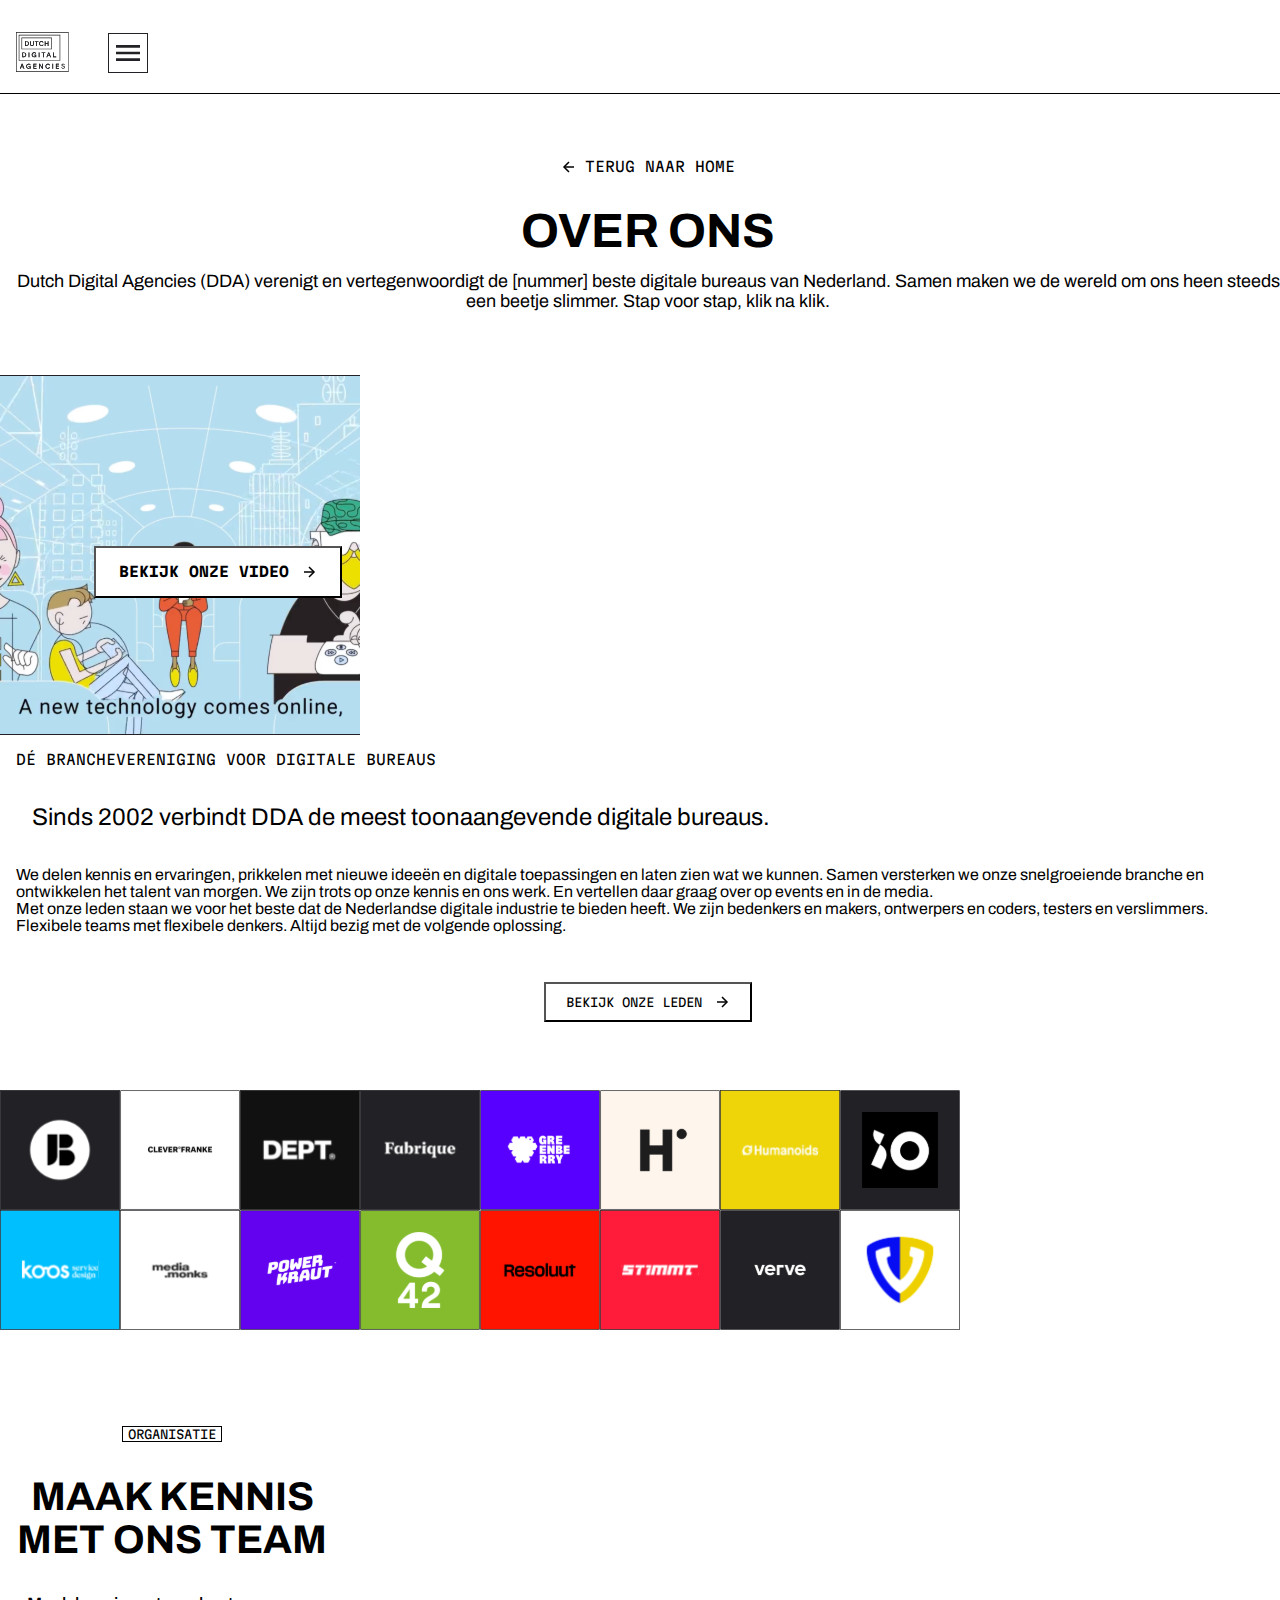
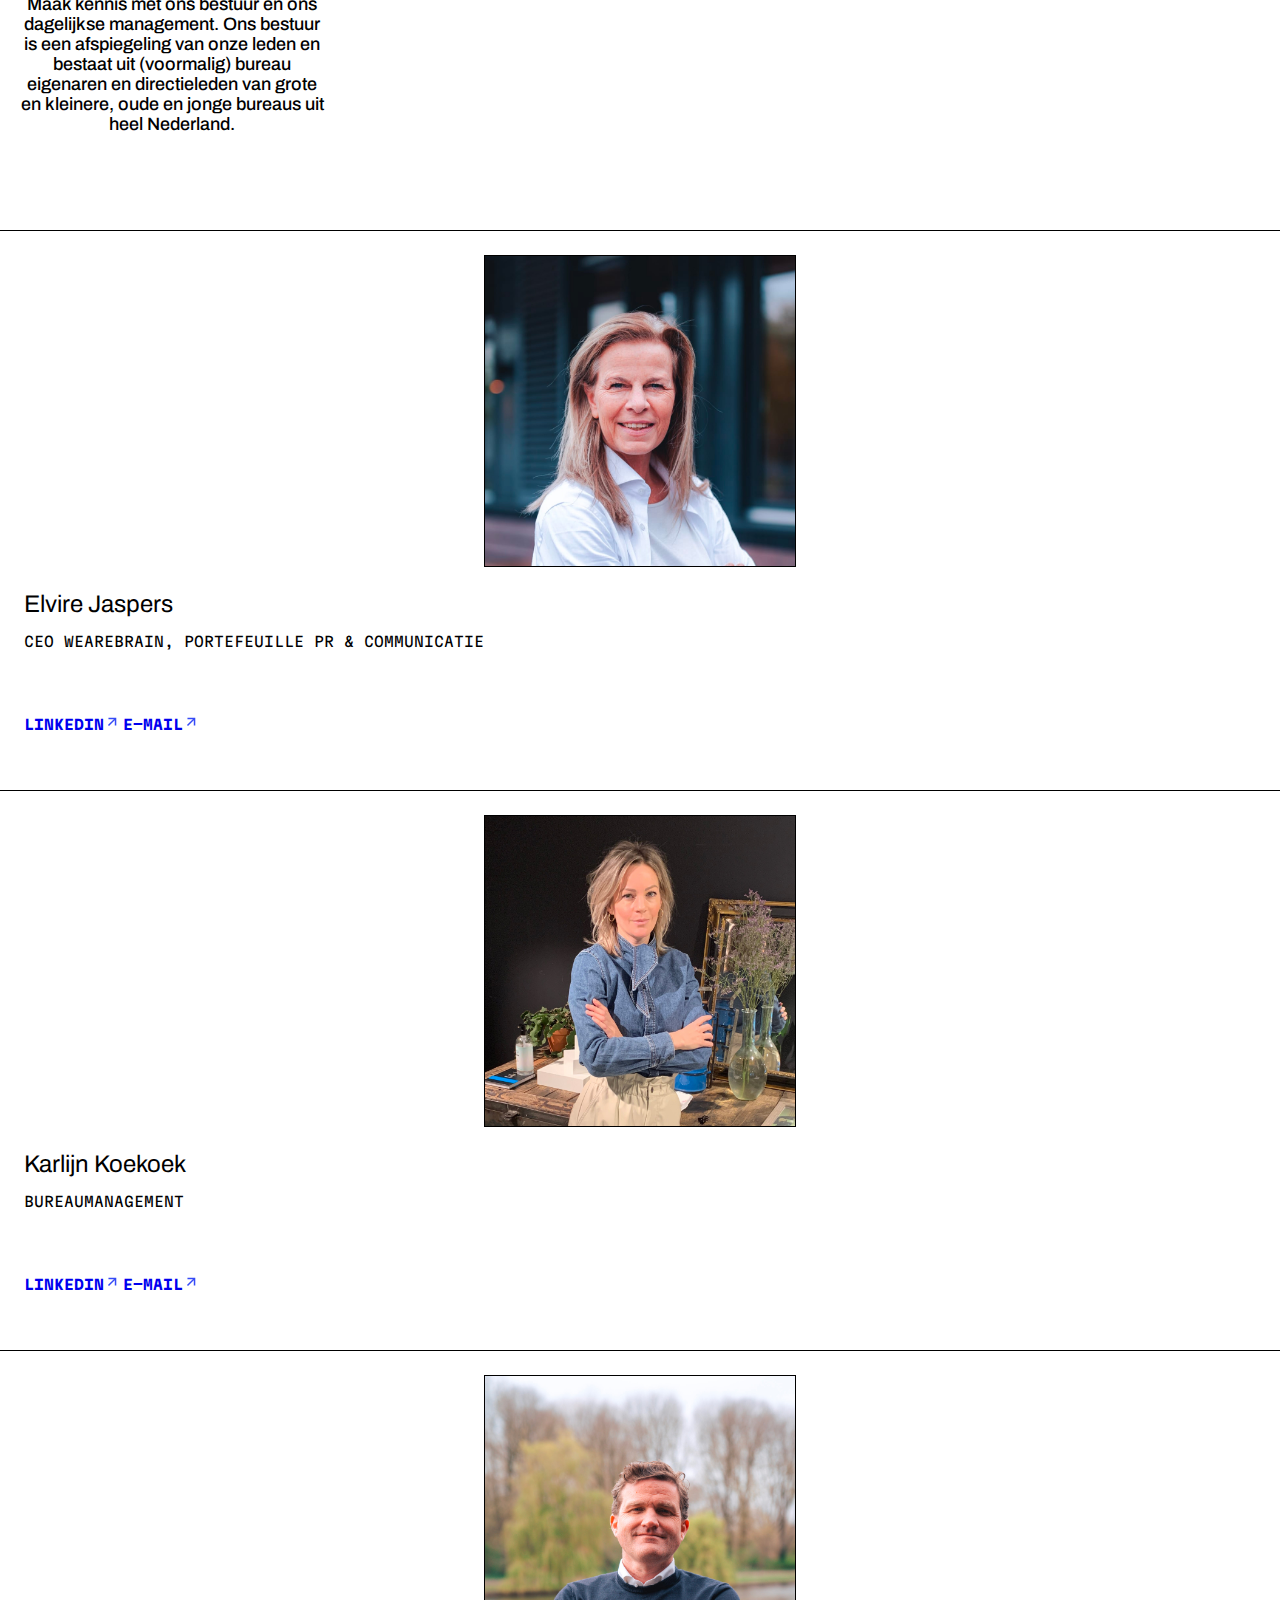
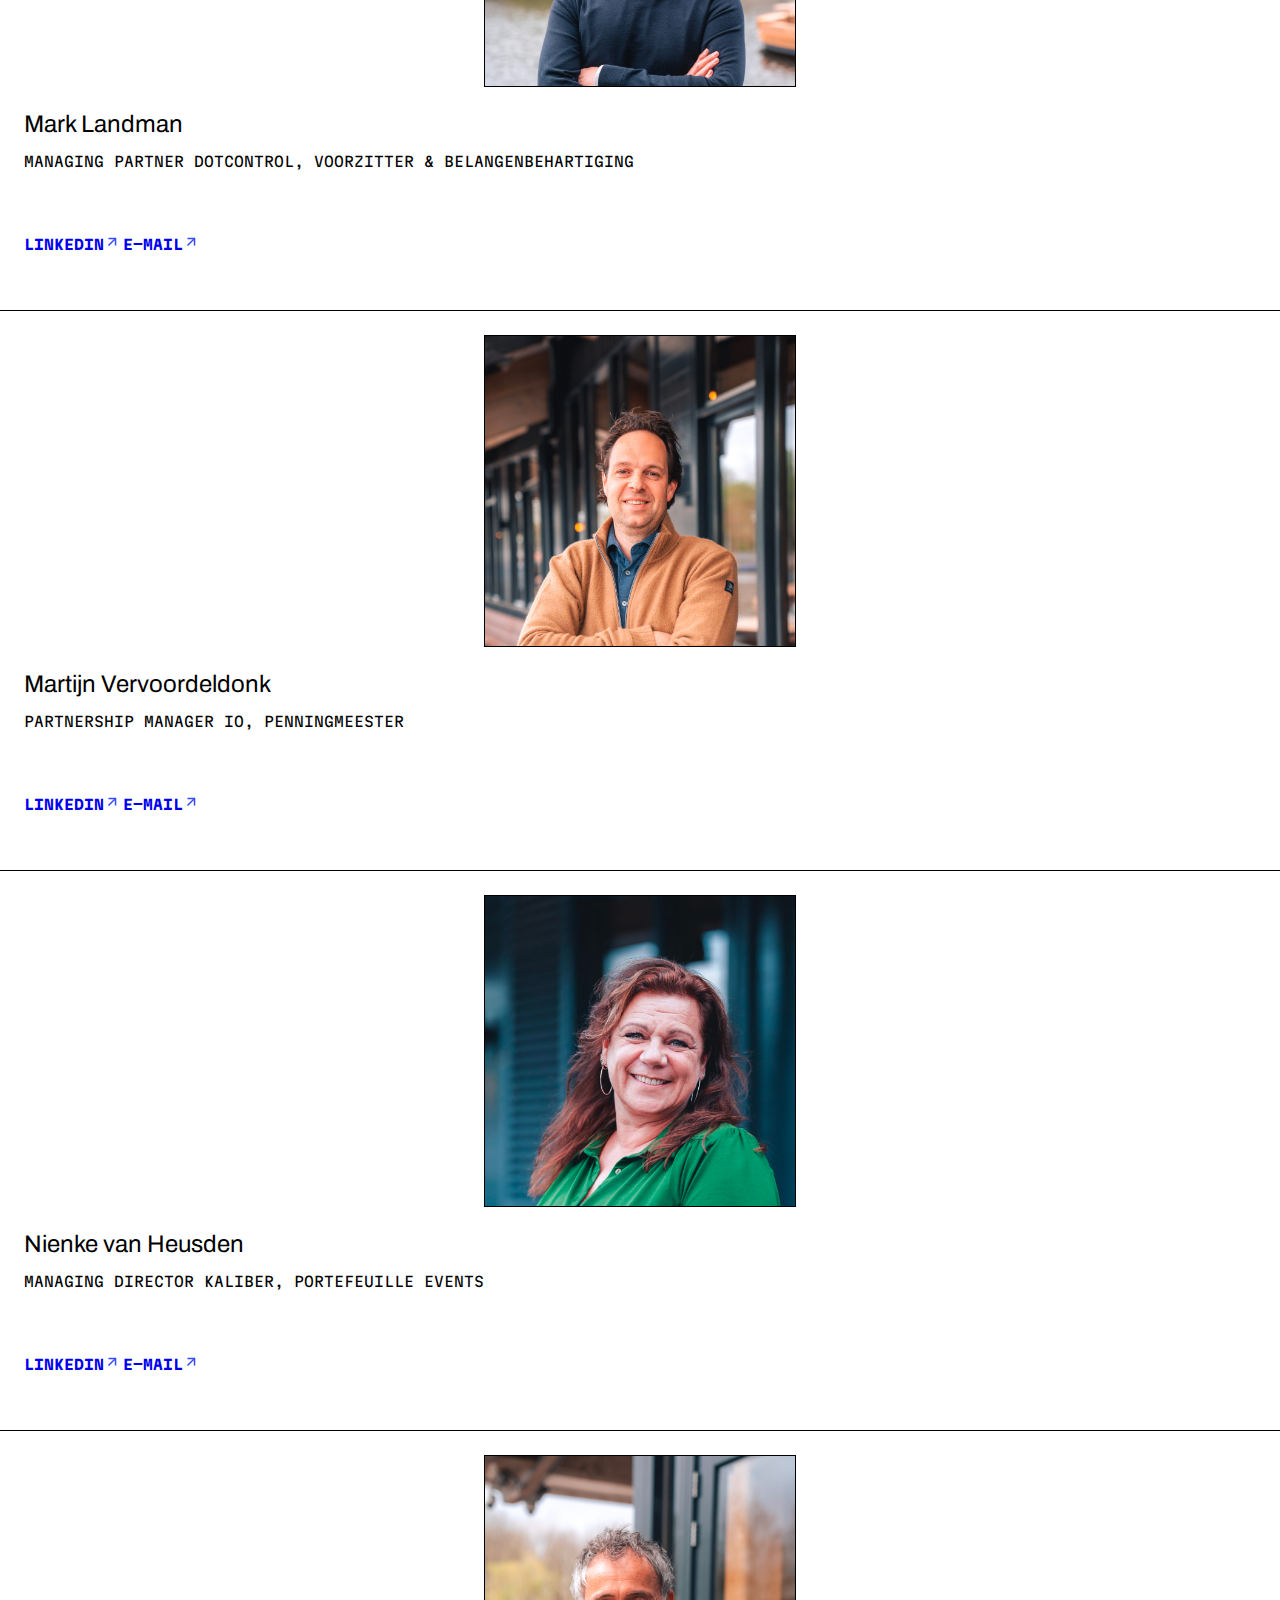
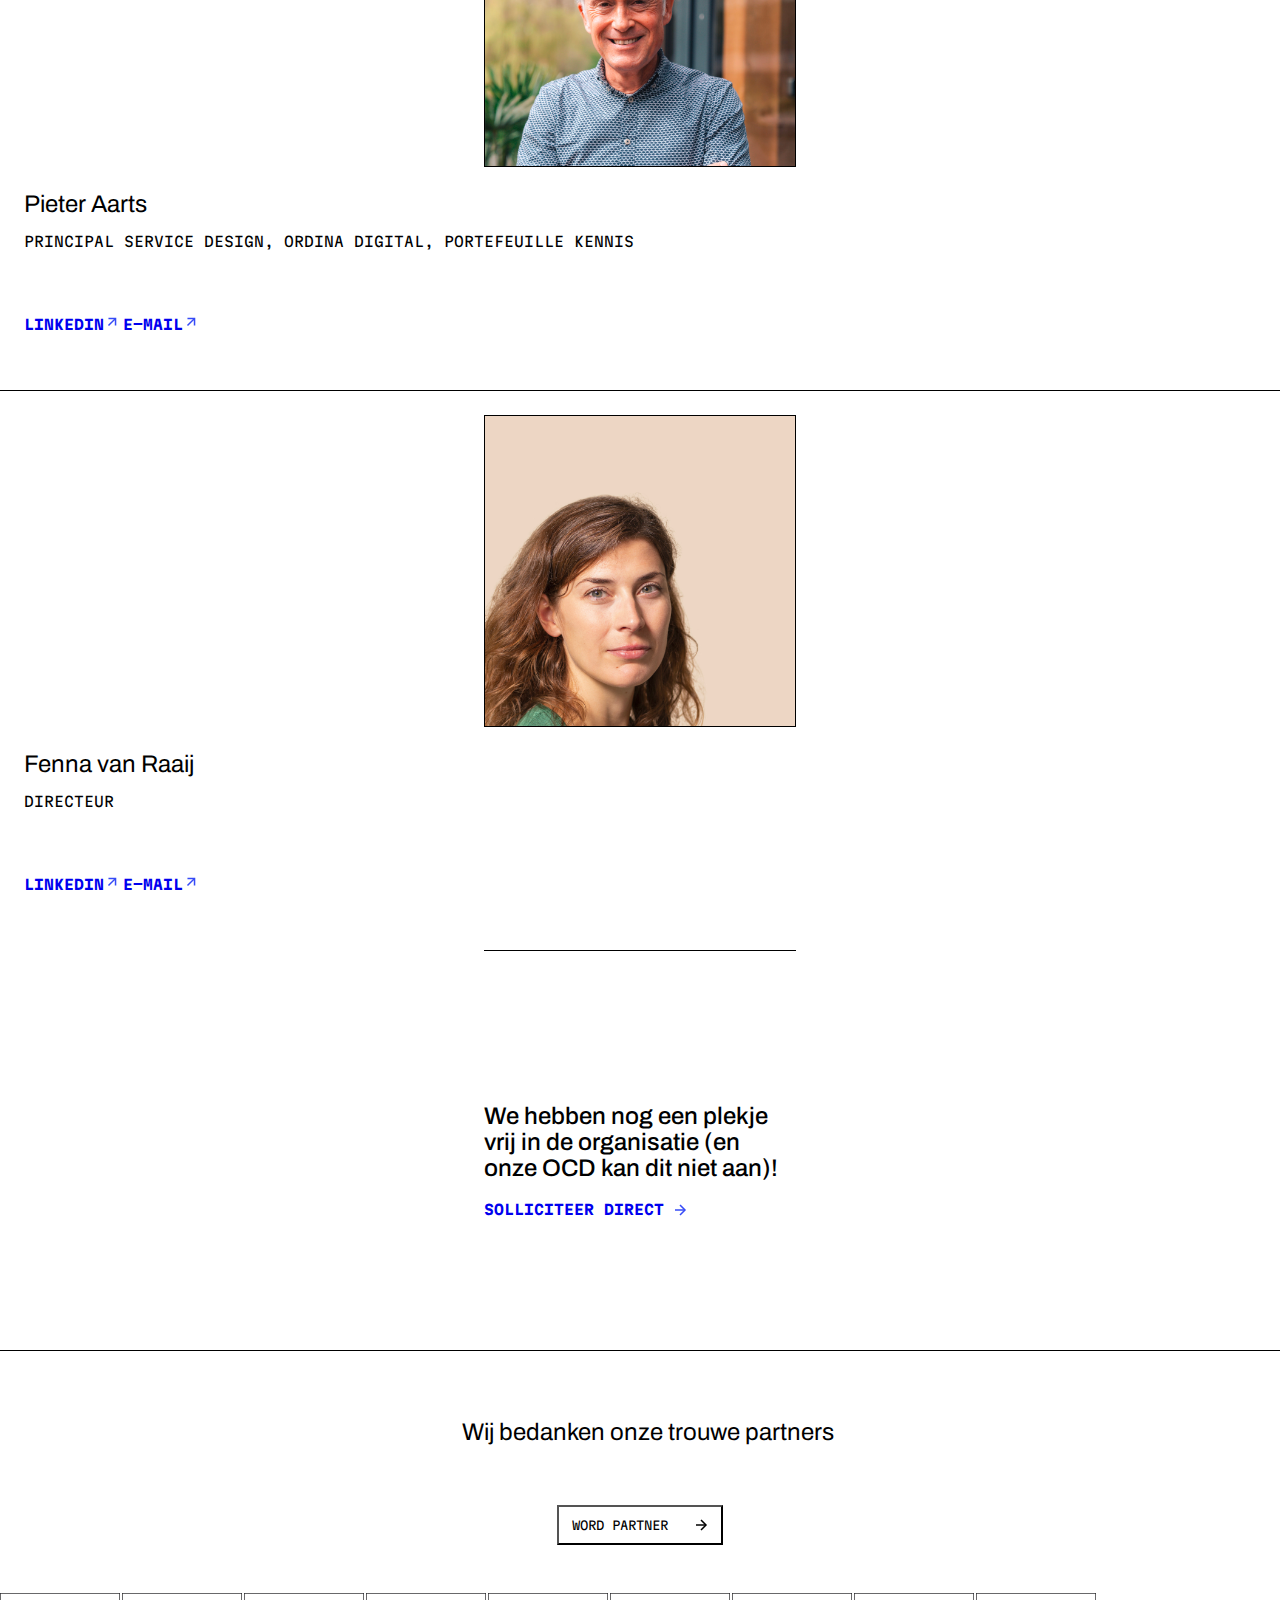
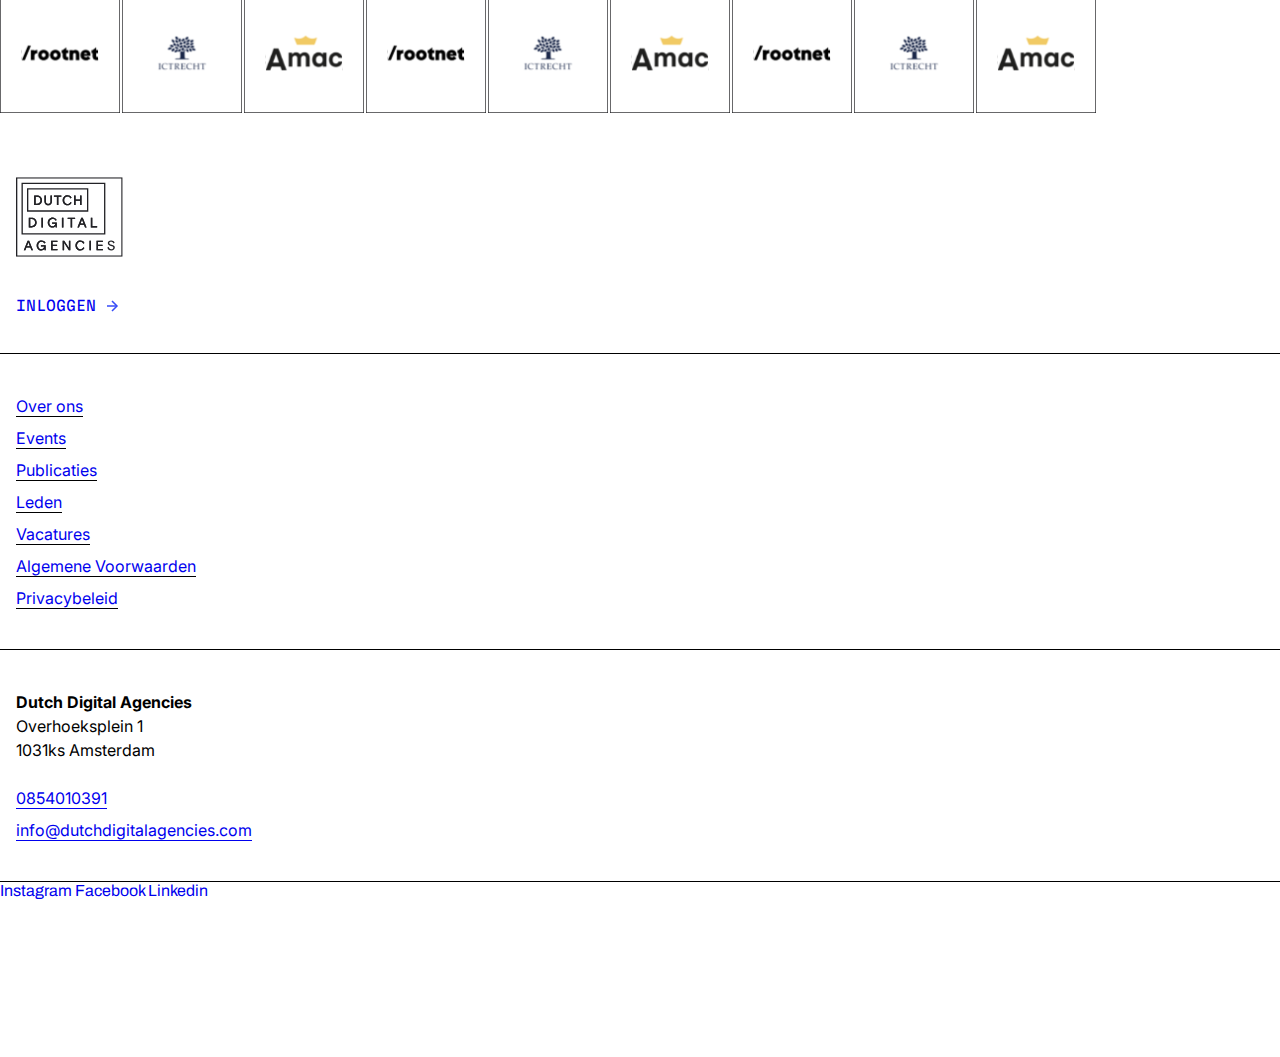
==== dda.html @ 10913c3f "css" ====
<!DOCTYPE html>
<html lang="nl">

 <head>
    <meta charset="UTF-8">
    <meta name="viewport" content="width=device-width, initial-scale=1.0">
    <link rel="stylesheet" href="styles/dda.css">

    <link rel="preconnect" href="https://fonts.googleapis.com">
    <link rel="preconnect" href="https://fonts.gstatic.com" crossorigin>
    <link href="https://fonts.googleapis.com/css2?family=Archivo:ital,wght@0,100..900;1,100..900&display=swap" rel="stylesheet">

    <link rel="preconnect" href="https://fonts.googleapis.com">
    <link rel="preconnect" href="https://fonts.gstatic.com" crossorigin>
    <link href="https://fonts.googleapis.com/css2?family=Martian+Mono:wght@100..800&display=swap" rel="stylesheet">

    <link rel="preconnect" href="https://fonts.googleapis.com">
    <link rel="preconnect" href="https://fonts.gstatic.com" crossorigin>
    <link href="https://fonts.googleapis.com/css2?family=Inter:ital,opsz,wght@0,14..32,100..900;1,14..32,100..900&display=swap" rel="stylesheet">
    
    <title>Squadpage 1H</title>

 </head>

<body>
 <header>
  

  <img id="logo" src="content/dda-logo-white.svg" width="53.33" height="40" alt="logo dda">
    
  <!-- navigatiebalk -->

    <nav>
      <div><a href="#">over ons</a></div>
      <div><a href="#">events</a></div>
      <div><a href="#">publicaties</a></div>
      <div><a href="#">leden</a></div>
      <div><a href="#">vacatures</a></div>
      <div><a href="#">inloggen</a></div>
      <button id="word-lid">word lid           
        <svg width="16" height="16" viewBox="0 0 16 16" fill="none" xmlns="http://www.w3.org/2000/svg">
        <path d="M8 3L13.0001 8.0001L8 13.0002" stroke="#364BF7" stroke-width="1.5" stroke-miterlimit="4.62023"/>
        <path d="M3 8L13 8" stroke="#364BF7" stroke-width="1.5" stroke-miterlimit="4.62023" stroke-linejoin="round"/>
        </svg>
      </button>
      <div onclick=showSidebar()><button id="menubalk" href="#">
        
        <svg width="40" height="40" viewBox="0 0 40 40" fill="none" xmlns="http://www.w3.org/2000/svg">
          <rect x="0.5" y="0.5" width="39" height="39" stroke="#222226"/>
          <mask id="mask0_5_18742" style="mask-type:alpha" maskUnits="userSpaceOnUse" x="4" y="4" width="32" height="32">
          <rect x="4" y="4" width="32" height="32" fill="#D9D9D9"/>
          </mask>
          <g mask="url(#mask0_5_18742)">
          <path d="M8 28V25.3333H32V28H8ZM8 21.3333V18.6667H32V21.3333H8ZM8 14.6667V12H32V14.6667H8Z" fill="#222226"/></g>
        </svg>
      </button>
    </div>
    </nav>
 </header>


    <div class="over-ons black-box" >

      <!-- over dda -->

     <a id="terug-home" href="#">
      <svg width="16" height="16" viewBox="0 0 16 16" fill="none" xmlns="http://www.w3.org/2000/svg">
        <path d="M8 13L2.9999 7.9999L8 2.99979" stroke="#000000" stroke-width="1.5" stroke-miterlimit="4.62023"/>
        <path d="M13 8L3 8" stroke="#000000" stroke-width="1.5" stroke-miterlimit="4.62023" stroke-linejoin="round"/>
        </svg>Terug naar home</a>
         <h1>Over ons</h1>
          <p id="text1">Dutch Digital Agencies (DDA) verenigt en vertegenwoordigt de [nummer] beste digitale bureaus van Nederland. 
             Samen maken we de wereld om ons heen steeds een beetje slimmer. Stap voor stap, klik na klik.</p>
    </div>

  <div class="video-button">

      <!-- video dda -->

   <img id="video" src="content/video.svg" alt="video">
    <div class="video-overlay">
      <button id="bekijk-video">bekijk onze video
       <svg width="16" height="16" viewBox="0 0 16 16" fill="none" xmlns="http://www.w3.org/2000/svg">
        <path d="M8 3L13.0001 8.0001L8 13.0002" stroke="#000000" stroke-width="1.5" stroke-miterlimit="4.62023"/>
        <path d="M3 8L13 8" stroke="#000000" stroke-width="1.5" stroke-miterlimit="4.62023" stroke-linejoin="round"/>
        </svg>
      </button>
    </div>
     <p id="text2">Dé branchevereniging voor digitale bureaus</p>
    </div>

    <div class="informatie">

      <!-- informatie over DDA -->

      <h2>Sinds 2002 verbindt DDA de meest toonaangevende digitale bureaus.</h2>
       <p id="text3">We delen kennis en ervaringen, prikkelen met nieuwe ideeën en digitale toepassingen en laten zien wat we kunnen. 
        Samen versterken we onze snelgroeiende branche en ontwikkelen het talent van morgen. 
        We zijn trots op onze kennis en ons werk. En vertellen daar graag over op events en in de media.
       </p>
        <p id="text4">Met onze leden staan we voor het beste dat de Nederlandse digitale industrie te bieden heeft. 
         We zijn bedenkers en makers, ontwerpers en coders, testers en verslimmers. Flexibele teams met flexibele denkers. 
         Altijd bezig met de volgende oplossing.
       </p>

       <div class="button-leden">
        <button id="bekijk-leden">bekijk onze leden
          <svg width="16" height="16" viewBox="0 0 16 16" fill="none" xmlns="http://www.w3.org/2000/svg">
          <path d="M8 3L13.0001 8.0001L8 13.0002" stroke="#000000" stroke-width="1.5" stroke-miterlimit="4.62023"/>
          <path d="M3 8L13 8" stroke="#000000" stroke-width="1.5" stroke-miterlimit="4.62023" stroke-linejoin="round"/>
          </svg>
        </button>
       </div>
    </div> 

    <div class="logoscroller">

      <!-- logoslider -->

     <img src="content/logos/Logob.svg" alt="logo1">
     <img src="content/logos/Logocleverfranke.svg" alt="logo2">
     <img src="content/logos/Logodept.svg" alt="logo3">
     <img src="content/logos/Logofabrique.svg" alt="logo4">
     <img src="content/logos/Logogrenberry.svg" alt="logo5">
     <img src="content/logos/Logoh.svg" alt="logo6">
     <img src="content/logos/Logohumanoids.svg" alt="logo7">
     <img src="content/logos/Logoio.svg" alt="logo8">
    </div>

    <div class="logoscroller2">

     <!-- logoslider2 -->

      <img src="content/logos/Logokoos.svg" alt="logo9">
      <img src="content/logos/Logomediamonks.svg" alt="logo10">
      <img src="content/logos/Logopowerkraut.svg" alt="logo11">
      <img src="content/logos/Logoq42.svg" alt="logo12">
      <img src="content/logos/Logoresoluut.svg" alt="logo13">
      <img src="content/logos/Logostimmt.svg" alt="logo14">
      <img src="content/logos/Logoverve.svg" alt="logo15">
      <img src="content/logos/Logovoorhoede.svg" alt="logo16">
    </div>
    

    <section class="ons-team">

     <!-- ons team en werknemers -->
      
      <p id="organisatie-kop">organisatie</p>
      <h2 id="ons-team-kop">Maak kennis met ons team</h2>
      <p id="tekst5">Maak kennis met ons bestuur en ons dagelijkse management. 
         Ons bestuur is een afspiegeling van onze leden en bestaat uit (voormalig) bureau eigenaren en directieleden van grote en kleinere,
          oude en jonge bureaus uit heel Nederland.</p>
    </section>
    
    <section class="medewerkers">
      
      <article class="elvire black-box">
        
        <img src="content/personen/elvire-no-border.jpg" alt="elvire" width="312" height="312">

        <div class="article-info" >
          <h3 class="naam-medewerker">Elvire Jaspers</h3>
          <p class="infopersoon">CEO WeAreBrain, portefeuille PR & Communicatie</p>
          <a class="links-personen" href="https://www.linkedin.com/in/elvirejaspers/" target="_blank">Linkedin<img src="content/arrow-right-up.svg" alt="linkedin elvire"></a>
          <a class="links-personen" href="mailto:info@dutchdigitalagencies.com;" target="_blank">E-Mail<img src="content/arrow-right-up.svg" alt="mail elvire"></a>
        </div>
      </article>

      <article class="karlijn black-box">

        <img src="content/personen/karlijn-no-border.jpg" alt="karlijn" width="312" height="312">

        <div class="article-info">
          <h3 class="naam-medewerker">Karlijn Koekoek</h3>
          <p class="infopersoon">Bureaumanagement</p>
          <a class="links-personen" href="https://www.linkedin.com/in/karlijn-koekoek-858248b/" target="_blank">Linkedin<img src="content/arrow-right-up.svg" alt="linkedin karlijn"></a>
          <a class="links-personen" href="mailto:karlijn@dutchdigitalagencies.com;" target="_blank">E-Mail<img src="content/arrow-right-up.svg" alt="email karlijn"></a>
        </div>
      </article>

      <article class="mark black-box">

        <img src="content/personen/mark-no-border.jpg" alt="mark" width="312" height="312">
      
        <div class="article-info">
          <h3 class="naam-medewerker">Mark Landman</h3>
          <p class="infopersoon">Managing partner DotControl, Voorzitter & Belangenbehartiging</p>
          <a class="links-personen" href="https://www.linkedin.com/in/marklandman/" target="_blank">Linkedin<img src="content/arrow-right-up.svg" alt="linkedin mark"></a>
          <a class="links-personen" href="mailto:info@dutchdigitalagencies.com;" target="_blank">E-Mail<img src="content/arrow-right-up.svg" alt="mail mark"></a>
        </div>
      </article>
      
      <article class="martijn black-box">
      
        <img src="content/personen/martijn-no-border.jpg" alt="martijn" width="312" height="312">
        
        <div class="article-info">
          <h3 class="naam-medewerker">Martijn Vervoordeldonk</h3>
          <p class="infopersoon">Partnership manager iO, Penningmeester</p>
          <a class="links-personen" href="https://www.linkedin.com/in/martijnvervoordeldonk/" target="_blank">Linkedin<img src="content/arrow-right-up.svg" alt="linkedin martijn"></a>
          <a class="links-personen" href="mailto:info@dutchdigitalagencies.com;" target="_blank">E-Mail<img src="content/arrow-right-up.svg" alt="mail martijn"></a>
        </div>
      </article>

      <article class="nienke black-box">

        <img src="content/personen/nienke-no-border.jpg" alt="nienke" width="312" height="312">
        
        <div class="article-info">
          <h3 class="naam-medewerker">Nienke van Heusden</h3>
          <p class="infopersoon">Managing Director Kaliber, portefeuille Events</p>
          <a class="links-personen" href="https://www.linkedin.com/in/nienkevanheusden/" target="_blank">Linkedin<img src="content/arrow-right-up.svg" alt="linkedin nienke"></a>
          <a class="links-personen" href="mailto:info@dutchdigitalagencies.com;" target="_blank">E-Mail<img src="content/arrow-right-up.svg" alt="mail nienke"></a>
        </div>
      </article>
     
      <article class="pieter black-box">
  
        <img src="content/personen/pieter-no-border.jpg" alt="pieter" width="312" height="312">

        <div class="article-info">
          <h3 class="naam-medewerker">Pieter Aarts</h3>
          <p class="infopersoon">Principal Service Design, Ordina Digital, portefeuille Kennis</p>
          <a class="links-personen" href="https://www.linkedin.com/in/pietera/" target="_blank">Linkedin<img src="content/arrow-right-up.svg" alt="linkedin pieter"></a>
          <a class="links-personen" href="mailto:info@dutchdigitalagencies.com;" target="_blank">E-Mail<img src="content/arrow-right-up.svg" alt="mail pieter"></a>
        </div>
      </article>

      <article class="fenna black-box">

        <img src="content/personen/fenna-no-border.jpg" alt="fenna" width="312" height="312">

        <div class="article-info">
         <h3 class="naam-medewerker">Fenna van Raaij</h3>
         <p class="infopersoon">Directeur</p>
         <a class="links-personen" href="https://www.linkedin.com/in/fenna-van-raaij-a4652733/" target="_blank">Linkedin<img src="content/arrow-right-up.svg" alt="linkedin fenna"></a>
         <a class="links-personen" href="mailto:fenna@dutchdigitalagencies.com;" target="_blank">E-Mail<img src="content/arrow-right-up.svg" alt="mail fenna"></a>
        </div>
      </article>

      <div class="solliciteer black-box">
  
       <h2>We hebben nog een plekje vrij in de organisatie 
        (en onze OCD kan dit niet aan)!</h2>
       <a href="#">solliciteer direct
        <svg width="16" height="16" viewBox="0 0 16 16" fill="none" xmlns="http://www.w3.org/2000/svg">
          <path d="M8 3L13.0001 8.0001L8 13.0002" stroke="#364BF7" stroke-width="1.5" stroke-miterlimit="4.62023"/>
          <path d="M3 8L13 8" stroke="#364BF7" stroke-width="1.5" stroke-miterlimit="4.62023" stroke-linejoin="round"/>
          </svg></a>

        </div>
    </section>

    <section class="partner black-box">

      <!-- samenwerkingen -->

     <h2>Wij bedanken onze trouwe partners</h2>
     <button>word partner 
      <svg width="16" height="16" viewBox="0 0 16 16" fill="none" xmlns="http://www.w3.org/2000/svg">
        <path d="M8 3L13.0001 8.0001L8 13.0002" stroke="#000000" stroke-width="1.5" stroke-miterlimit="4.62023"/>
        <path d="M3 8L13 8" stroke="#000000" stroke-width="1.5" stroke-miterlimit="4.62023" stroke-linejoin="round"/>
      </svg>
     </button>
    </section>

    <section class="partner-logos">

     <img src="content/logos/Logorootnet.svg" alt="logo rootnet">
     <img src="content/logos/LogoIctrecht.svg" alt="logo ictrecht">
     <img src="content/logos/Logoamac.svg" alt="logo amac">
     <img src="content/logos/Logorootnet.svg" alt="logo rootnet">
     <img src="content/logos/LogoIctrecht.svg" alt="logo ictrecht">
     <img src="content/logos/Logoamac.svg" alt="logo amac">
     <img src="content/logos/Logorootnet.svg" alt="logo rootnet">
     <img src="content/logos/LogoIctrecht.svg" alt="logo ictrecht">
     <img src="content/logos/Logoamac.svg" alt="logo amac">
    </section>

    
      <div class="logo-inloggen">
      <!-- links naar andere subpaginas en contact -->

        <img id="logo-dda-footer" src="content/dda-logo-white.svg" width="106.67" height="80" alt="logo dda">
         <a id="inloggen" href="#">inloggen 
           <svg width="16" height="16" viewBox="0 0 16 16" fill="none" xmlns="http://www.w3.org/2000/svg">
            <path d="M8 3L13.0001 8.0001L8 13.0002" stroke="#364BF7" stroke-width="1.5" stroke-miterlimit="4.62023"/>
            <path d="M3 8L13 8" stroke="#364BF7" stroke-width="1.5" stroke-miterlimit="4.62023" stroke-linejoin="round"/>
           </svg>
         </a>
        </div>

      <nav class="footer-linkjes black-box ">
        <a href="#">Over ons</a>
        <a href="#">Events</a>
        <a href="#">Publicaties</a>
        <a href="#">Leden</a>
        <a href="#">Vacatures</a>
        <a href="#">Algemene Voorwaarden</a>
        <a href="#">Privacybeleid</a>
      </nav>

     <section class="footer-info black-box">

        <p id="tekst-naam-dda">Dutch Digital Agencies</p>
        <p class="tekst-adres">Overhoeksplein 1</p>
        <p class="tekst-adres">1031ks Amsterdam</p>
        <a id="telefoonnummer"href="#">0854010391</a>
        <a id="emailbedrijf" href="mailto:info@dutchdigitalagencies.com">info@dutchdigitalagencies.com</a>
     </section>

     <section class="footer-social black-box">

        <a href="https://www.instagram.com/dutchdigitalagencies/">Instagram</a>
        <a href="https://www.facebook.com/DutchDigitalAgencies/">Facebook</a>
        <a href="https://nl.linkedin.com/company/dutch-digital-agencies">Linkedin</a>
     </section>
</body>
---- styles/dda.css ----
html {
    background: white; 

    * {
        box-sizing: border-box; } }

body {
    font-family:"Archivo", Arial, Helvetica, sans-serif; 
    margin: 0px;}

button {
    font-family: "Martian Mono";
    text-transform: uppercase; }
   
h3, p {
    margin: 0; }    

a {
    text-decoration: none; }

header {
    display: grid;
    grid-template-columns: 70px 70px 70px 70px;
    gap: 16px;
    margin: 16px;
    padding-top: 16px;

    #menubalk {
        color: white;
        background: none;
        border: none; }

    a, #word-lid { 
        display:none ; } }

#word-lid {
    display: flex;
    align-items: center;
    justify-content: center;
    font-size: 14px;
    font-weight: bold;
    height: 52px;
    width: 248px ;
    gap: 12px;
    background-color: white;
    border: 10% solid black; }

.black-box {
    border-top: 1px solid black;
    border-width: auto; }   
    
#terug-home {
    display: flex;
    align-items: center;
    justify-content: center;
    font-family: "Martian Mono";
    text-transform: uppercase;
    font-size: 14px;
    gap: 8px;
    color: black;
    padding-top: 64px; }

.over-ons {
    display: flex;
    align-items: center;
    flex-direction: column;
    text-align: center; 
    padding-bottom: 64px;
    padding-left:16px ;}

h1 {
    font-size: 48px;
    text-transform: uppercase;
    margin-bottom: 16px;
    line-height: 100%;
    letter-spacing: -4%; }

#text1 {
    font-size: 18px; }    


.video-button {
    position: relative;
    width: fit-content; }

#video {
    display: flex;
    justify-content: center;
    align-items: center;}

.video-overlay {
    position: absolute;
    top: 0;
    left: 0;
    width: 100%;
    height: 100%;
    display: flex;
    justify-content: center;
    align-items: center;}
    
#bekijk-video {
    display: flex;
    align-items: center;
    justify-content: center;
    font-size: 14px;
    font-weight: bold;
    height: 52px;
    width: 248px ;
    gap: 12px;
    background-color: white;
    border: 10% solid black; }
   
#text2 {
    font-family: "Martian Mono" ;
    font-size: 14px;
    text-transform: uppercase;
    padding-left: 16px; 
    padding-top: 16px;}


.informatie {
    padding-left: 16px;

   h2 { 
    font-size: 24px;
    font-weight: 400;
    padding-bottom: 62px;
    padding-top: 92px;
    padding: 16px; } 

    p {
        padding-right: 16px; } }


.button-leden {
    display: flex;
    align-items: center;
    justify-content: center;
    padding-top: 48px;
    padding-bottom: 68px; }

#bekijk-leden {
    display: flex;
    align-items: center;
    justify-content: center;
    font-size: 12px;
    height: 40px;
    width: 208px ;
    gap: 12px;
    background-color: white;
    border: 10% solid black; }    


.logoscroller {
    display: flex;
    flex-direction: row;
    overflow: hidden;

    img {
        width: 120px;
        height: 120px; }}

.logoscroller2 {
    display: flex;
    flex-direction: row; 
    overflow: hidden;

    img {
        width: 120px;
        height: 120px; }}


.ons-team {
    display: flex;
    justify-content: center;
    align-items: center;
    flex-direction: column;
    text-align: center;
    padding-top: 96px;
    padding-bottom: 96px;
    width: 328px;
    padding-left: 16px; }

#organisatie-kop {
    display: flex;
    align-items: center;
    justify-content: center;
    font-family: "Martian Mono" ;
    font-size: 12px;
    text-transform: uppercase;
    border: solid 1px;
    width: 100px; }    

#ons-team-kop {
    font-size: 40px;
    text-transform: uppercase; }   
 
#tekst5 {
    font-size: 18px;
    font-weight: 500; }    


.medewerkers {
    display: flex;
    justify-content: center;
    align-items: center;
    flex-direction: column;
    
    article {
        display: flex;
        flex-direction: column;
        height: 560px;
        width: 100%; 
        padding: 24px; }

    article > img {
        align-self: center;
        object-fit: cover; 
        object-position: top;
        outline: 1px solid black;
        outline-offset: -1px; } }

.naam-medewerker {
    font-family:"Archivo";
    font-size: 24px;
    font-weight: 400;
    padding-top: 24px; }     

.infopersoon {
    font-family: "Martian Mono";
    text-transform: uppercase;
    font-size: 14px;
    padding-top: 16px; 
    padding-bottom: 64px; }

.links-personen {

    font-family: "Martian Mono";
    font-weight: bold;
    font-size: 14px;
    text-transform: uppercase;
    gap: 16px;
    padding-bottom: 24px; }    

.solliciteer {
    display: flex;
    justify-content: center;
    flex-direction: column;
    height: 400px;
    width: 312px;
   
    h2 {
      font-family: "Archivo";
      font-size: 24px;
      font-weight: 500;
    }
    a {
      display: flex;  
      align-items: center;
      font-family: "Martian Mono";
      font-size: 14px;
      gap: 8px;
      text-transform: uppercase;
      font-weight: bold; } }

.partner {
    display: flex;
    flex-direction: column;
    align-items: center; 
    padding-top: 48px;
    padding-bottom: 48px;

    button {
        display: flex;
        align-items: center;
        justify-content: center;
        font-size: 12px;
        font-weight: 400;
        height: 40px;
        width: 166px;
        gap: 25px;
        background-color: white;
        border: 10% solid black; }
    
    h2 {
        padding-left: 16px;
        font-size: 24px;
        font-weight: 400;
        padding-bottom: 40px; } }


.partner-logos {
    display: flex;
    align-items: center;
    overflow: hidden; 
    gap: 2px; 
   
    img { 
        width: 120px;
        height: 120px; }}

.logo-inloggen {
    display: flex;
    flex-direction: column;
    height: 240px; 
    padding-left: 16px;}

#logo-dda-footer {
   margin-top: 64px; }    

 #inloggen {
    display: flex;
    align-items: center;
    font-family: "Martian Mono";
    text-transform: uppercase;
    gap:8px;
    font-size: 14px; 
    margin-top: 40px;}
    
.footer-linkjes {
    display: flex;
    justify-content: center;
    flex-direction: column;
    font-family: "Inter";
    font-size: 16px;
    line-height: 24px;
    text-transform: unset;
    text-decoration: underline; 
    text-underline-offset: 4px;
    row-gap: 8px;
    padding-left: 16px; 
    height: 296px; }

.footer-info {
    display: flex;
    justify-content: center;
    flex-direction: column;
    height: 232px; 
    font-family: "Inter";
    font-size: 16px;
    line-height: 24px;
    padding-left: 16px;

    a {
        text-decoration: underline; 
        text-underline-offset: 4px; }}

#tekst-naam-dda {
    font-weight: bold; }

#telefoonnummer {
    margin-top: 24px;
    margin-bottom: 8px;

}

.footer-social {
    height:176px; }
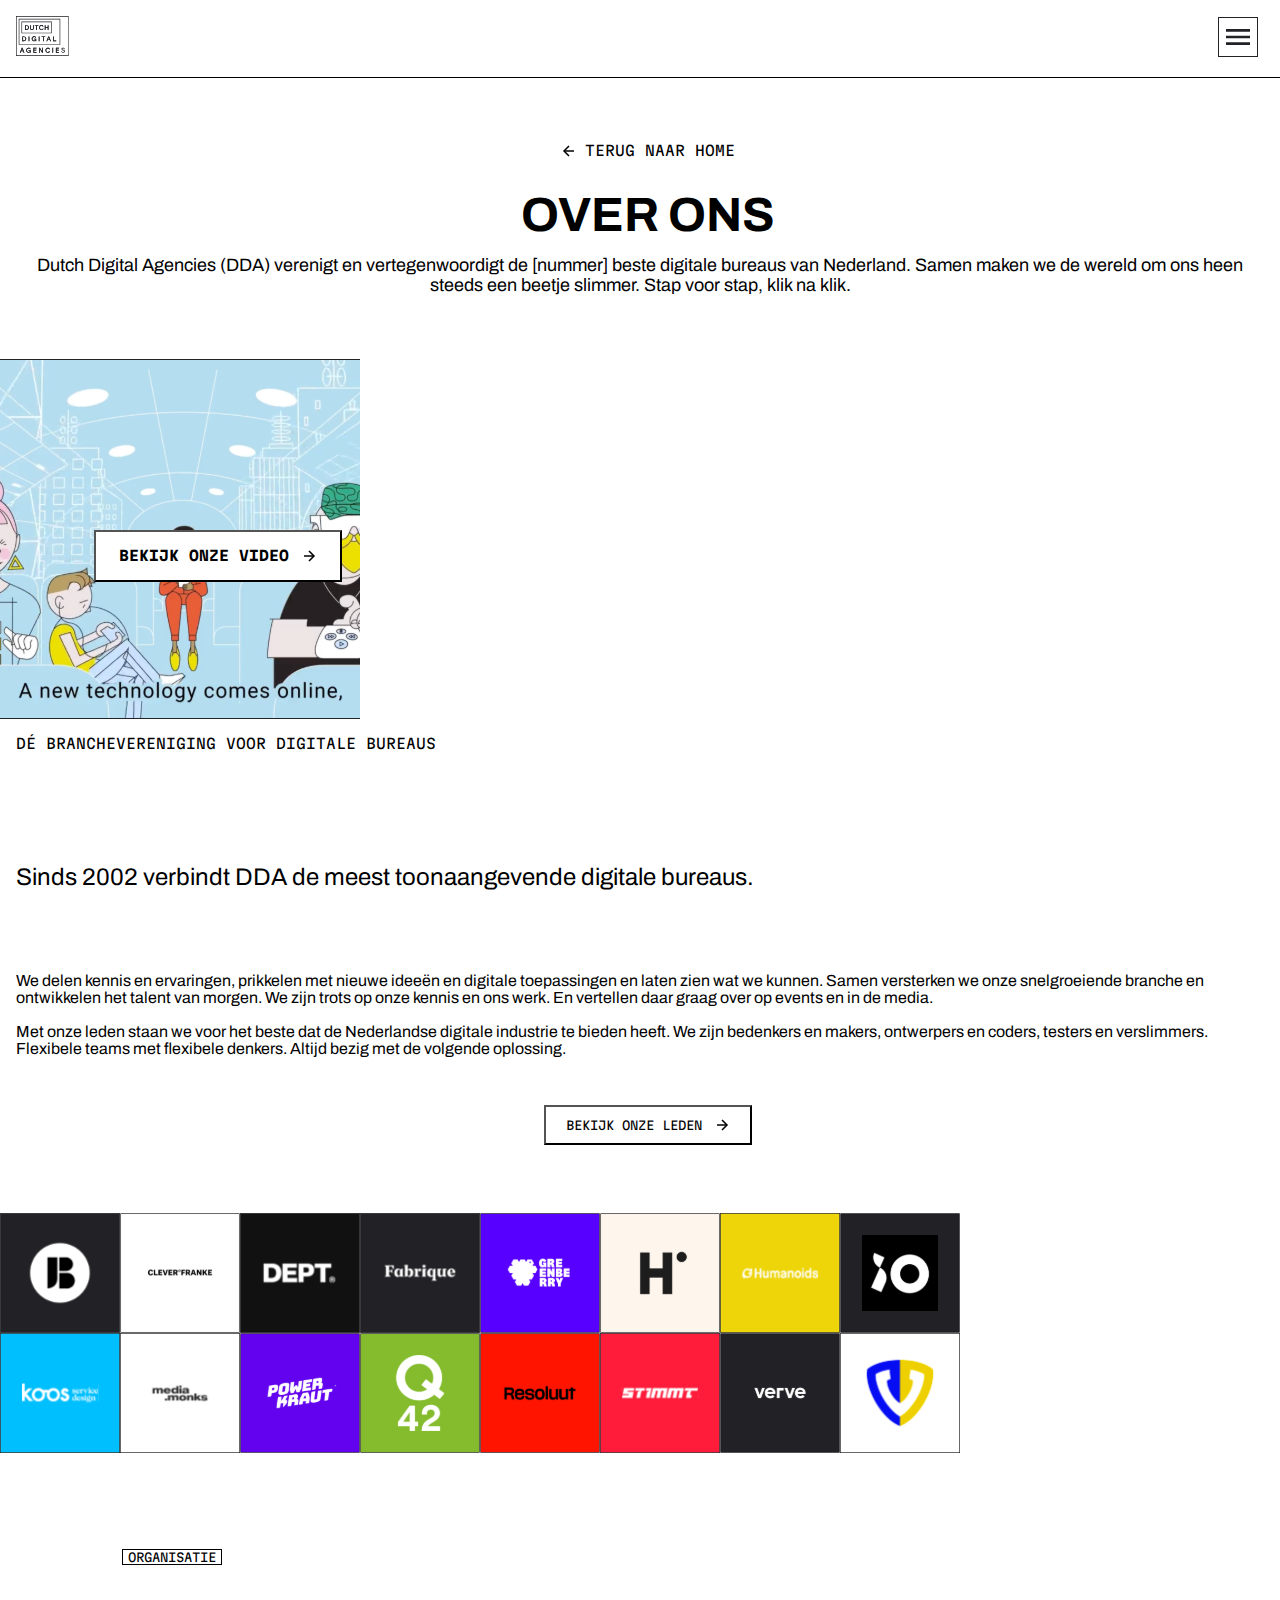
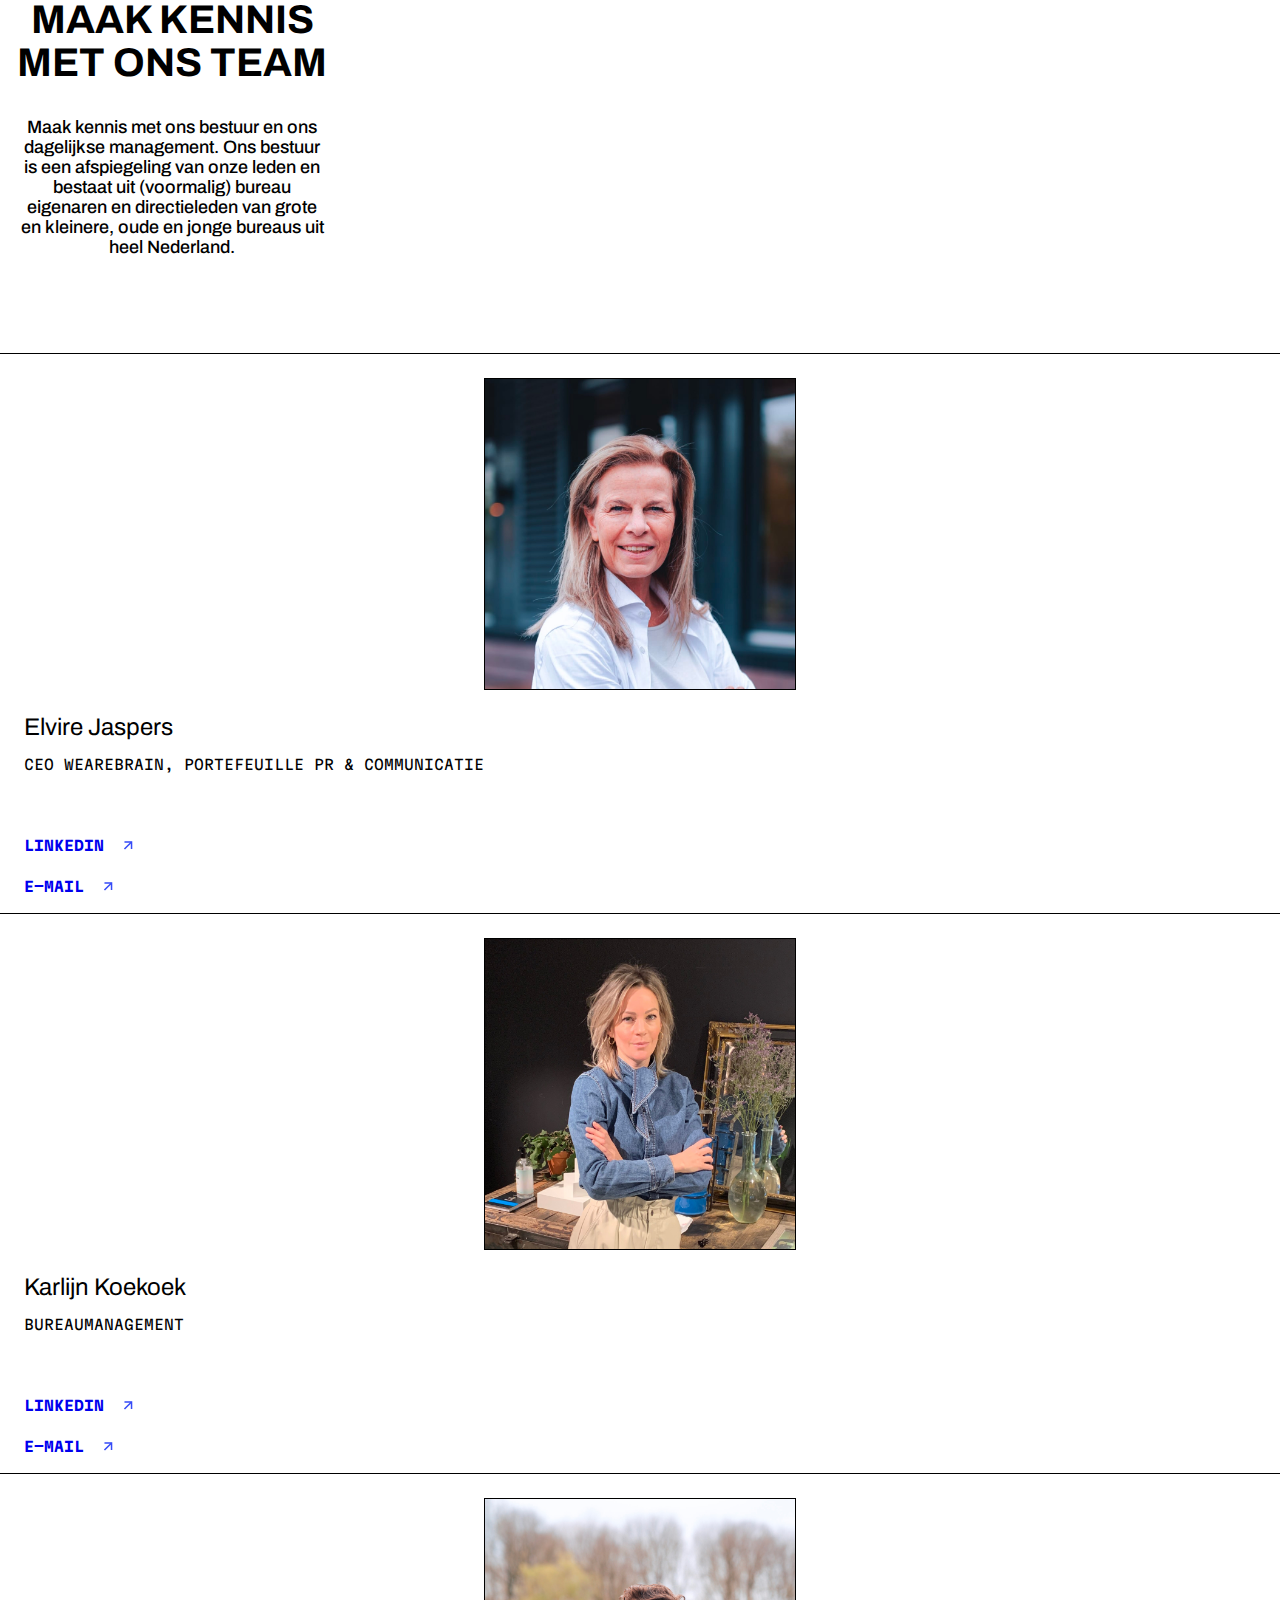
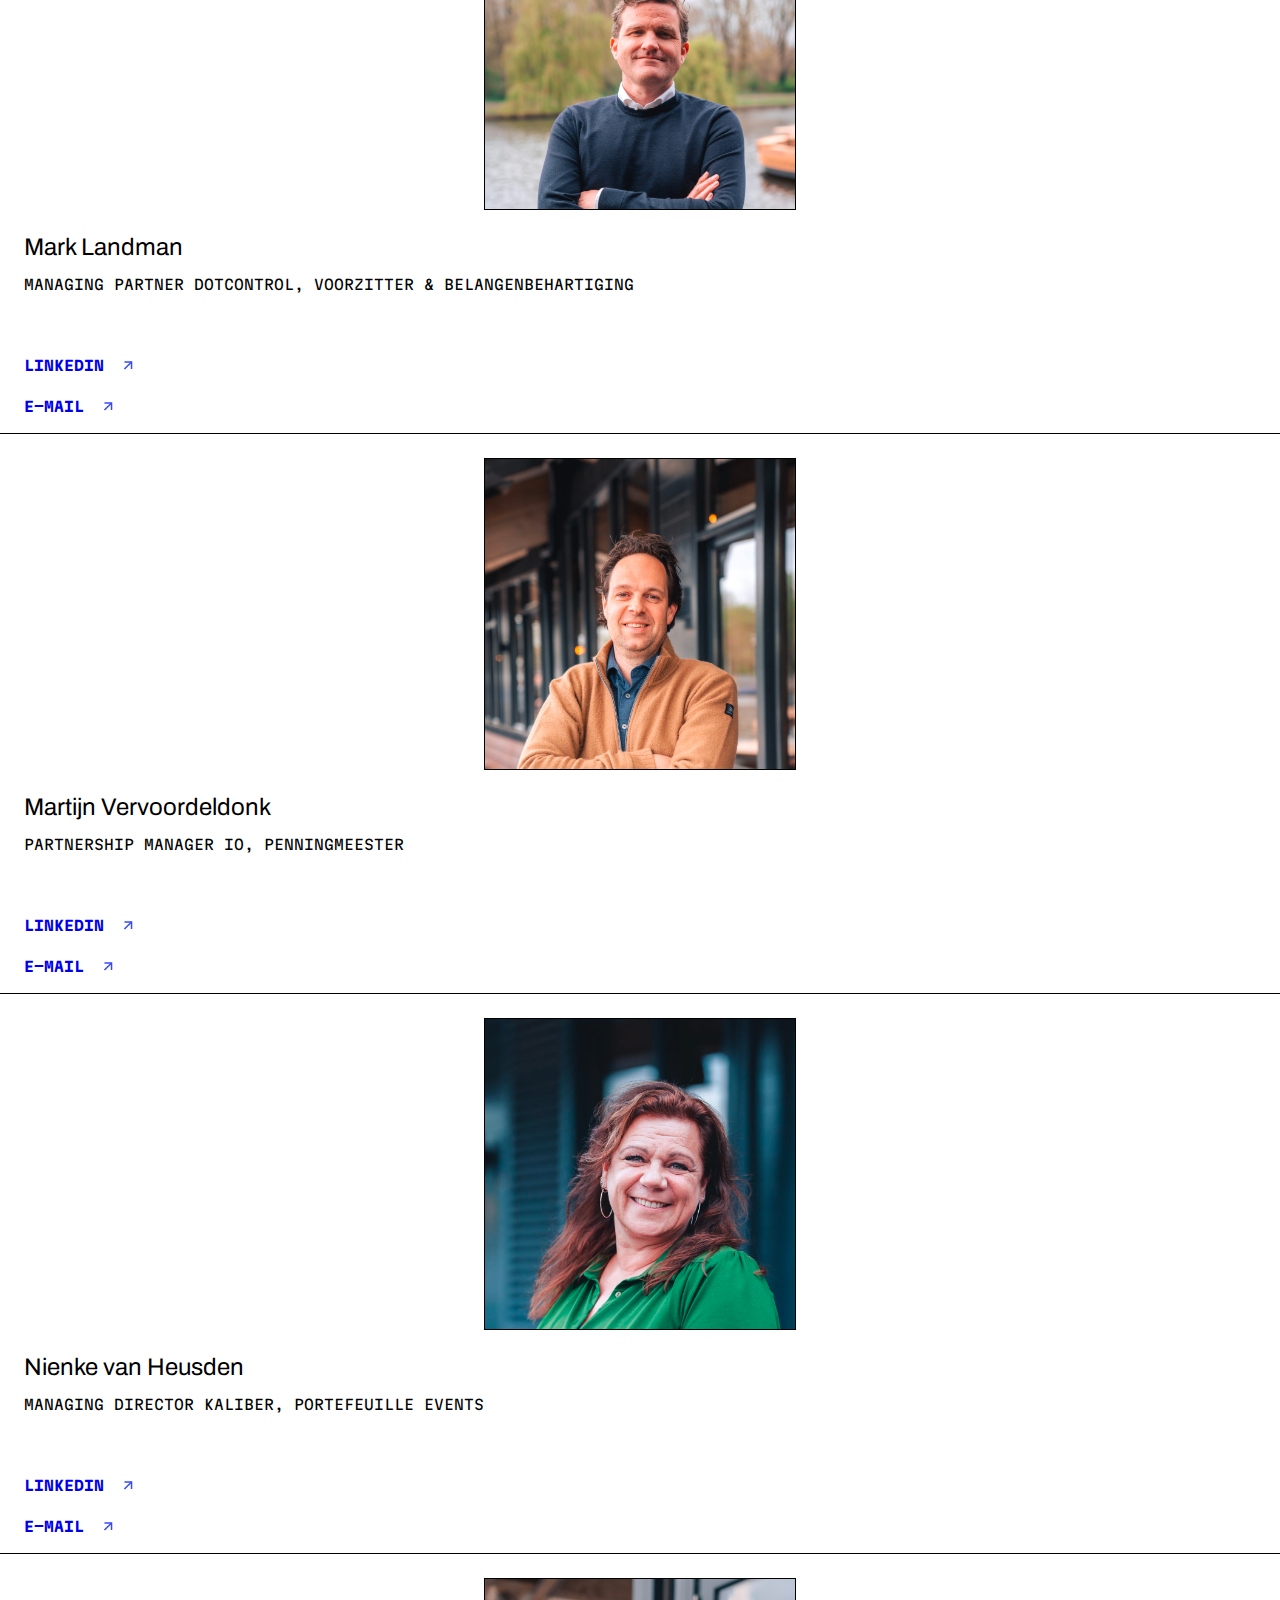
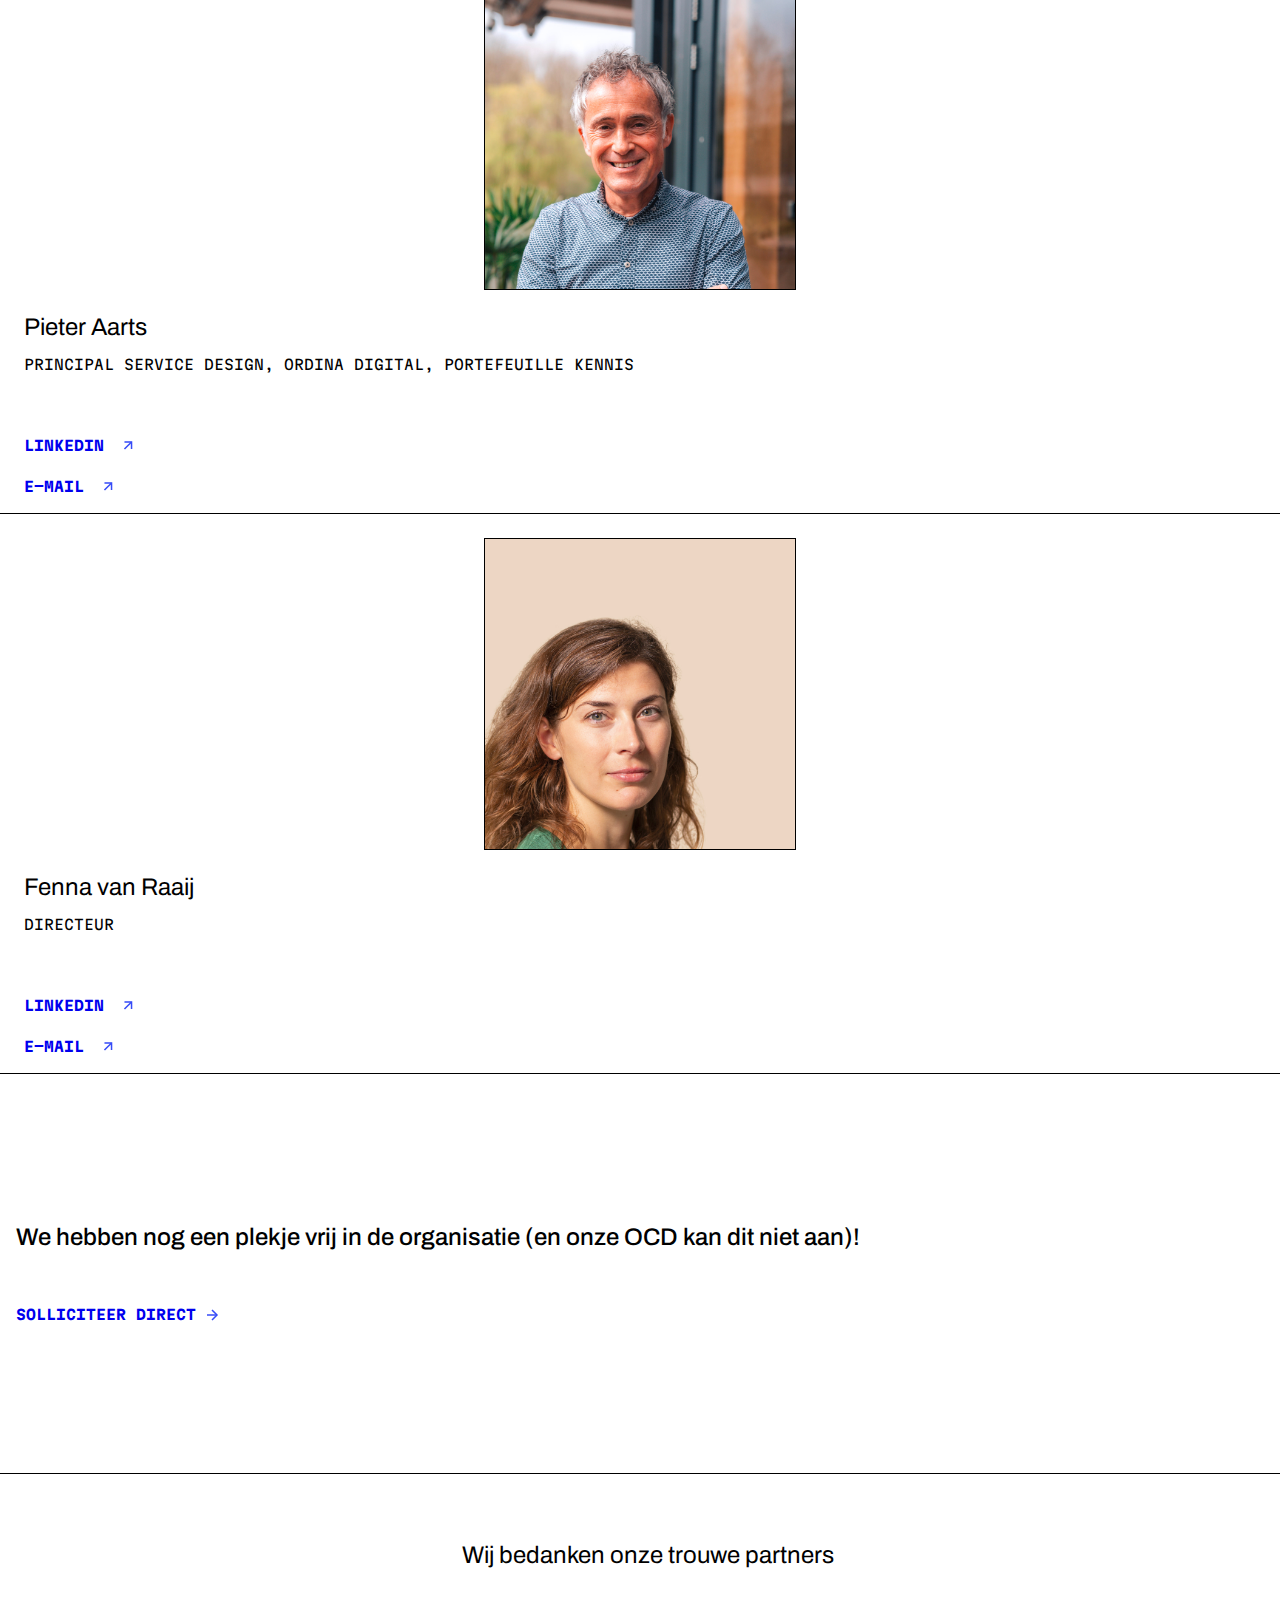
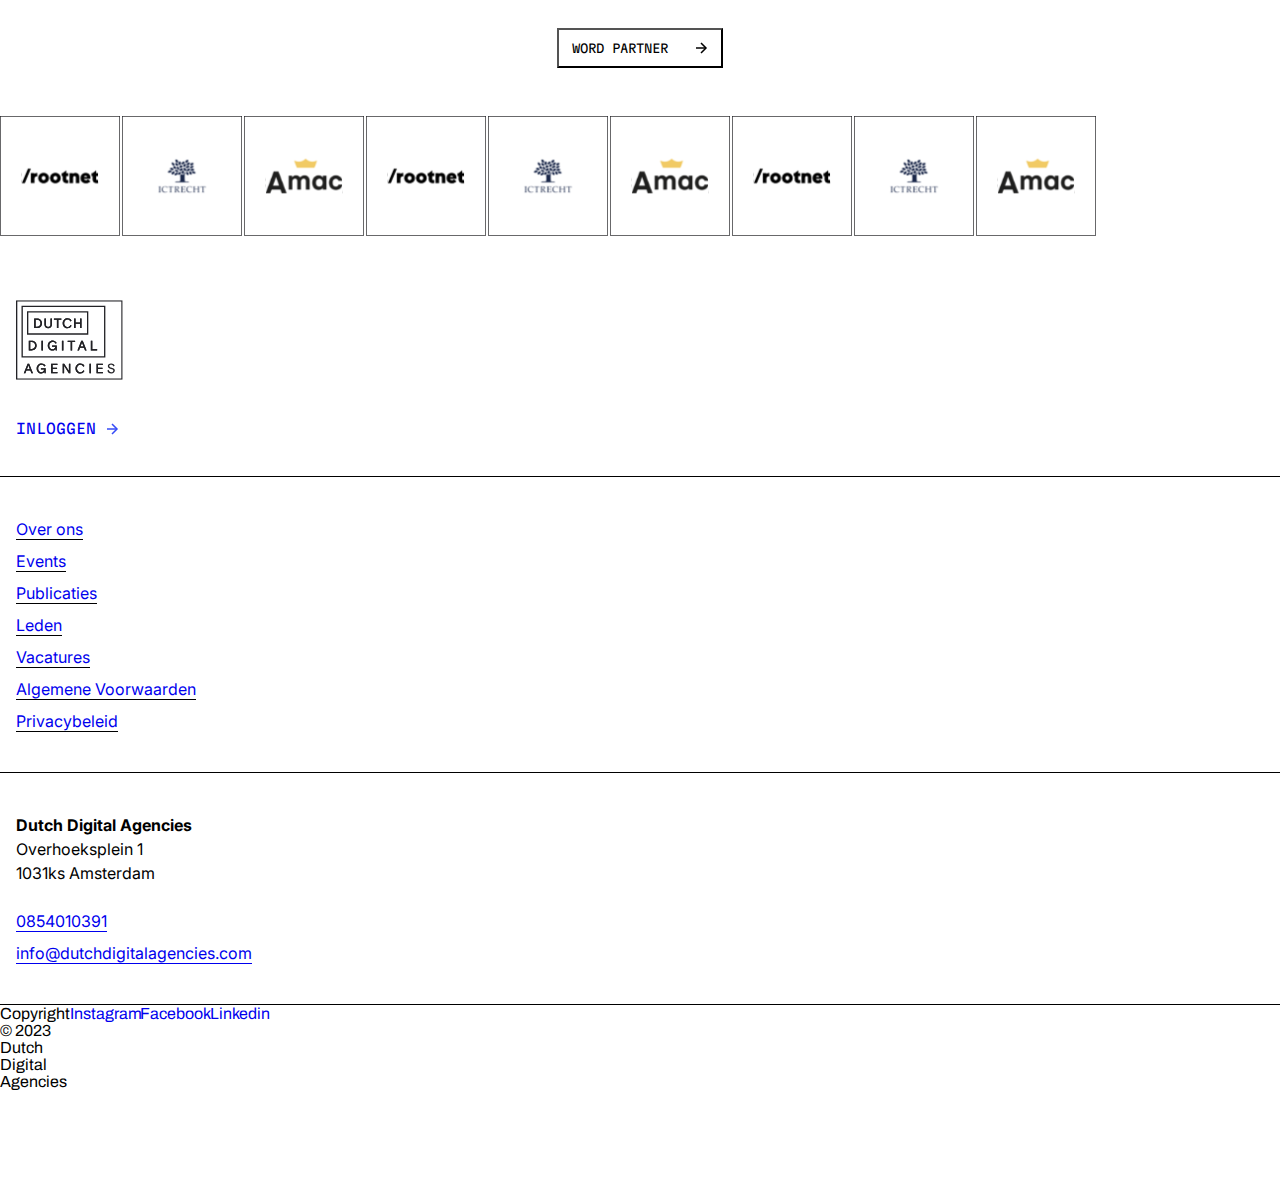
==== commit 7a0b7997: "fixed some P" ====
--- a/dda.html
+++ b/dda.html
@@ -98,6 +98,7 @@
         Samen versterken we onze snelgroeiende branche en ontwikkelen het talent van morgen. 
         We zijn trots op onze kennis en ons werk. En vertellen daar graag over op events en in de media.
        </p>
+        <br>
         <p id="text4">Met onze leden staan we voor het beste dat de Nederlandse digitale industrie te bieden heeft. 
          We zijn bedenkers en makers, ontwerpers en coders, testers en verslimmers. Flexibele teams met flexibele denkers. 
          Altijd bezig met de volgende oplossing.
@@ -234,15 +235,17 @@
         <div class="article-info">
          <h3 class="naam-medewerker">Fenna van Raaij</h3>
          <p class="infopersoon">Directeur</p>
-         <a class="links-personen" href="https://www.linkedin.com/in/fenna-van-raaij-a4652733/" target="_blank">Linkedin<img src="content/arrow-right-up.svg" alt="linkedin fenna"></a>
-         <a class="links-personen" href="mailto:fenna@dutchdigitalagencies.com;" target="_blank">E-Mail<img src="content/arrow-right-up.svg" alt="mail fenna"></a>
-        </div>
+         <div class="container-links-personen">
+          <a class="links-personen" href="https://www.linkedin.com/in/fenna-van-raaij-a4652733/" target="_blank">Linkedin<img src="content/arrow-right-up.svg" alt="linkedin fenna"></a>
+          <a class="links-personen" href="mailto:fenna@dutchdigitalagencies.com;" target="_blank">E-Mail<img src="content/arrow-right-up.svg" alt="mail fenna"></a>
+         </div>
+         </div>
       </article>
 
       <div class="solliciteer black-box">
   
-       <h2>We hebben nog een plekje vrij in de organisatie 
-        (en onze OCD kan dit niet aan)!</h2>
+       <h3>We hebben nog een plekje vrij in de organisatie 
+        (en onze OCD kan dit niet aan)!</h3>
        <a href="#">solliciteer direct
         <svg width="16" height="16" viewBox="0 0 16 16" fill="none" xmlns="http://www.w3.org/2000/svg">
           <path d="M8 3L13.0001 8.0001L8 13.0002" stroke="#364BF7" stroke-width="1.5" stroke-miterlimit="4.62023"/>
@@ -311,7 +314,8 @@
      </section>
 
      <section class="footer-social black-box">
-
+        
+        <p>Copyright © 2023 Dutch Digital Agencies</p>
         <a href="https://www.instagram.com/dutchdigitalagencies/">Instagram</a>
         <a href="https://www.facebook.com/DutchDigitalAgencies/">Facebook</a>
         <a href="https://nl.linkedin.com/company/dutch-digital-agencies">Linkedin</a>
--- a/styles/dda.css
+++ b/styles/dda.css
@@ -19,11 +19,10 @@
     text-decoration: none; }
 
 header {
-    display: grid;
-    grid-template-columns: 70px 70px 70px 70px;
+    display: flex;
+    justify-content: space-between;
     gap: 16px;
     margin: 16px;
-    padding-top: 16px;
 
     #menubalk {
         color: white;
@@ -76,7 +75,8 @@
     letter-spacing: -4%; }
 
 #text1 {
-    font-size: 18px; }    
+    font-size: 18px; 
+    margin-right: 16px;}    
 
 
 .video-button {
@@ -105,7 +105,7 @@
     font-size: 14px;
     font-weight: bold;
     height: 52px;
-    width: 248px ;
+    width: 248px;
     gap: 12px;
     background-color: white;
     border: 10% solid black; }
@@ -125,8 +125,7 @@
     font-size: 24px;
     font-weight: 400;
     padding-bottom: 62px;
-    padding-top: 92px;
-    padding: 16px; } 
+    padding-top: 92px; } 
 
     p {
         padding-right: 16px; } }
@@ -158,7 +157,7 @@
 
     img {
         width: 120px;
-        height: 120px; }}
+        height: 120px; } }
 
 .logoscroller2 {
     display: flex;
@@ -167,7 +166,7 @@
 
     img {
         width: 120px;
-        height: 120px; }}
+        height: 120px; } }
 
 
 .ons-team {
@@ -219,6 +218,7 @@
         object-position: top;
         outline: 1px solid black;
         outline-offset: -1px; } }
+        
 
 .naam-medewerker {
     font-family:"Archivo";
@@ -234,7 +234,7 @@
     padding-bottom: 64px; }
 
 .links-personen {
-
+    display: flex;
     font-family: "Martian Mono";
     font-weight: bold;
     font-size: 14px;
@@ -247,19 +247,24 @@
     justify-content: center;
     flex-direction: column;
     height: 400px;
-    width: 312px;
+    width: 100%;
    
-    h2 {
+    h3 {
       font-family: "Archivo";
       font-size: 24px;
       font-weight: 500;
-    }
+      margin-left: 16px;
+      margin-right: 16px;}
+      
     a {
       display: flex;  
       align-items: center;
       font-family: "Martian Mono";
       font-size: 14px;
       gap: 8px;
+      margin-left: 16px;
+      margin-right: 16px;
+      margin-top: 56px;
       text-transform: uppercase;
       font-weight: bold; } }
 
@@ -355,4 +360,6 @@
 }
 
 .footer-social {
+    display: grid;
+    grid-template-columns: repeat(4,70px);
     height:176px; }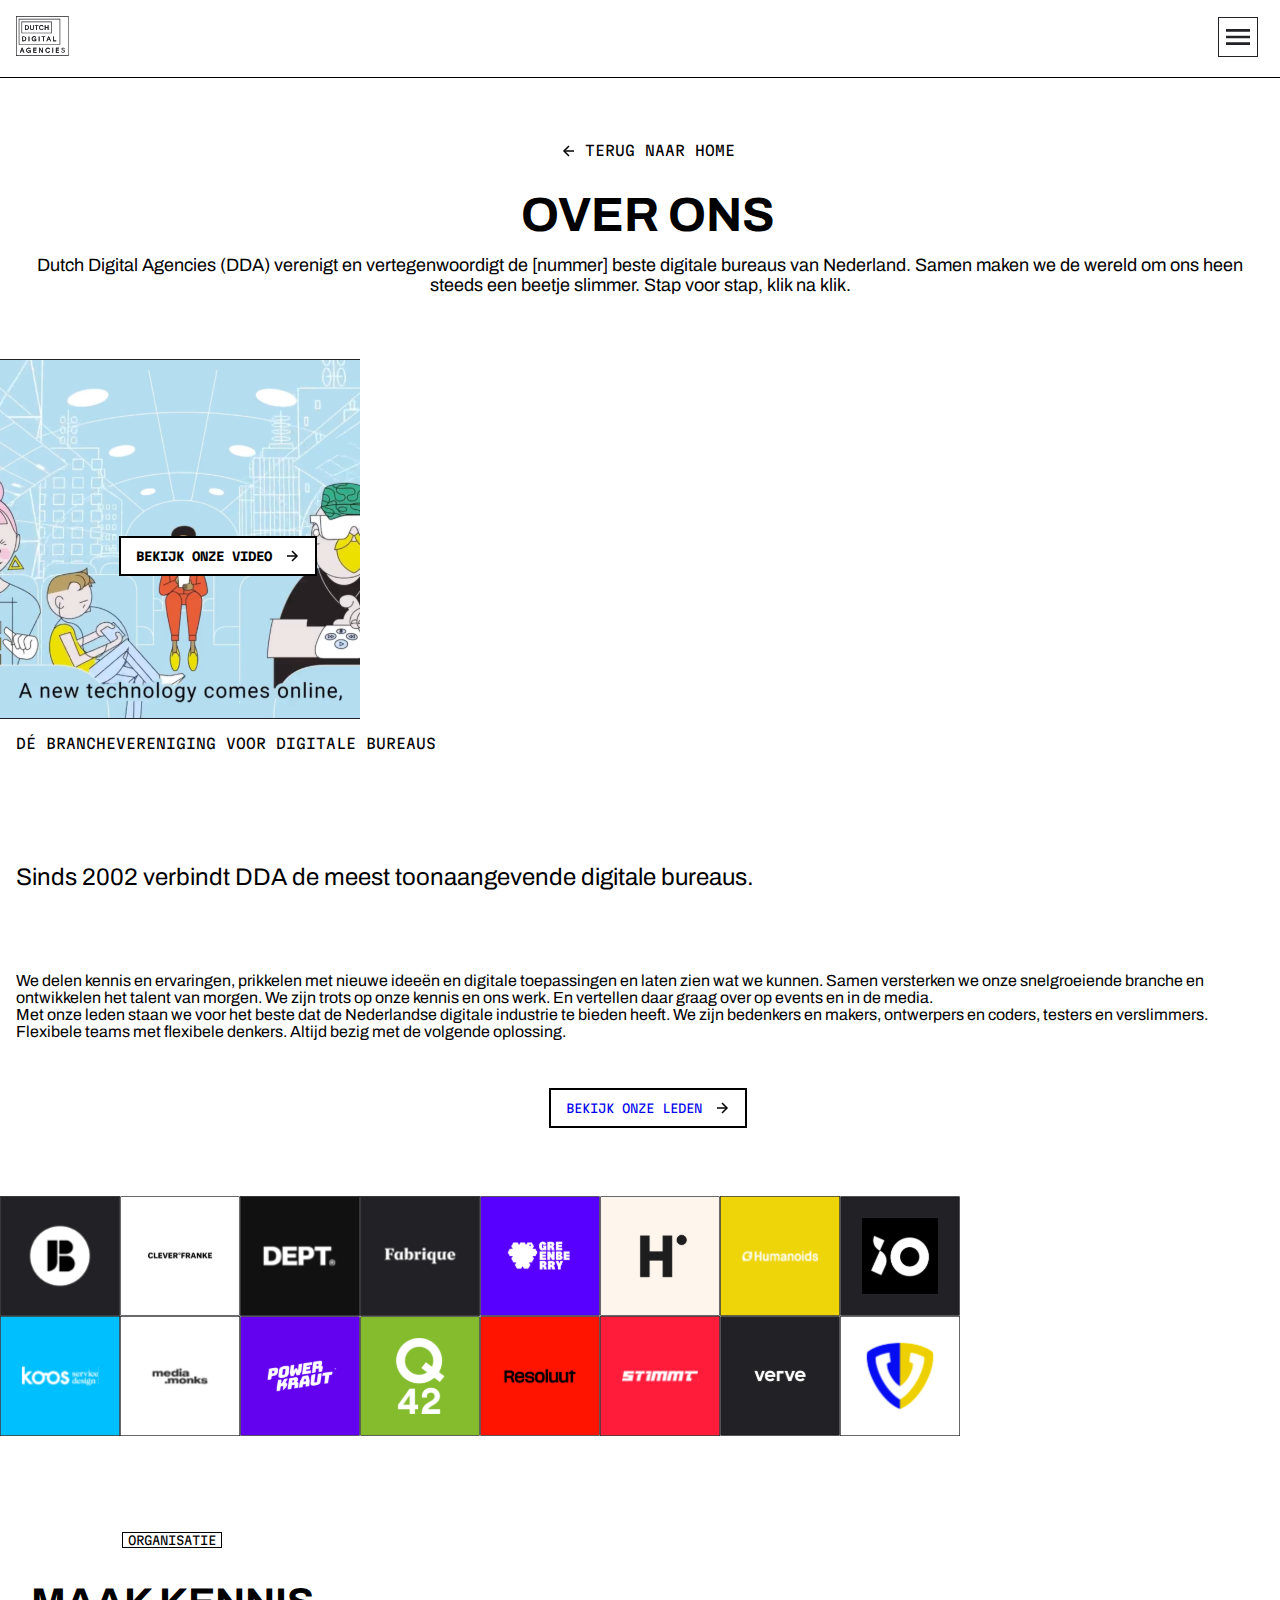
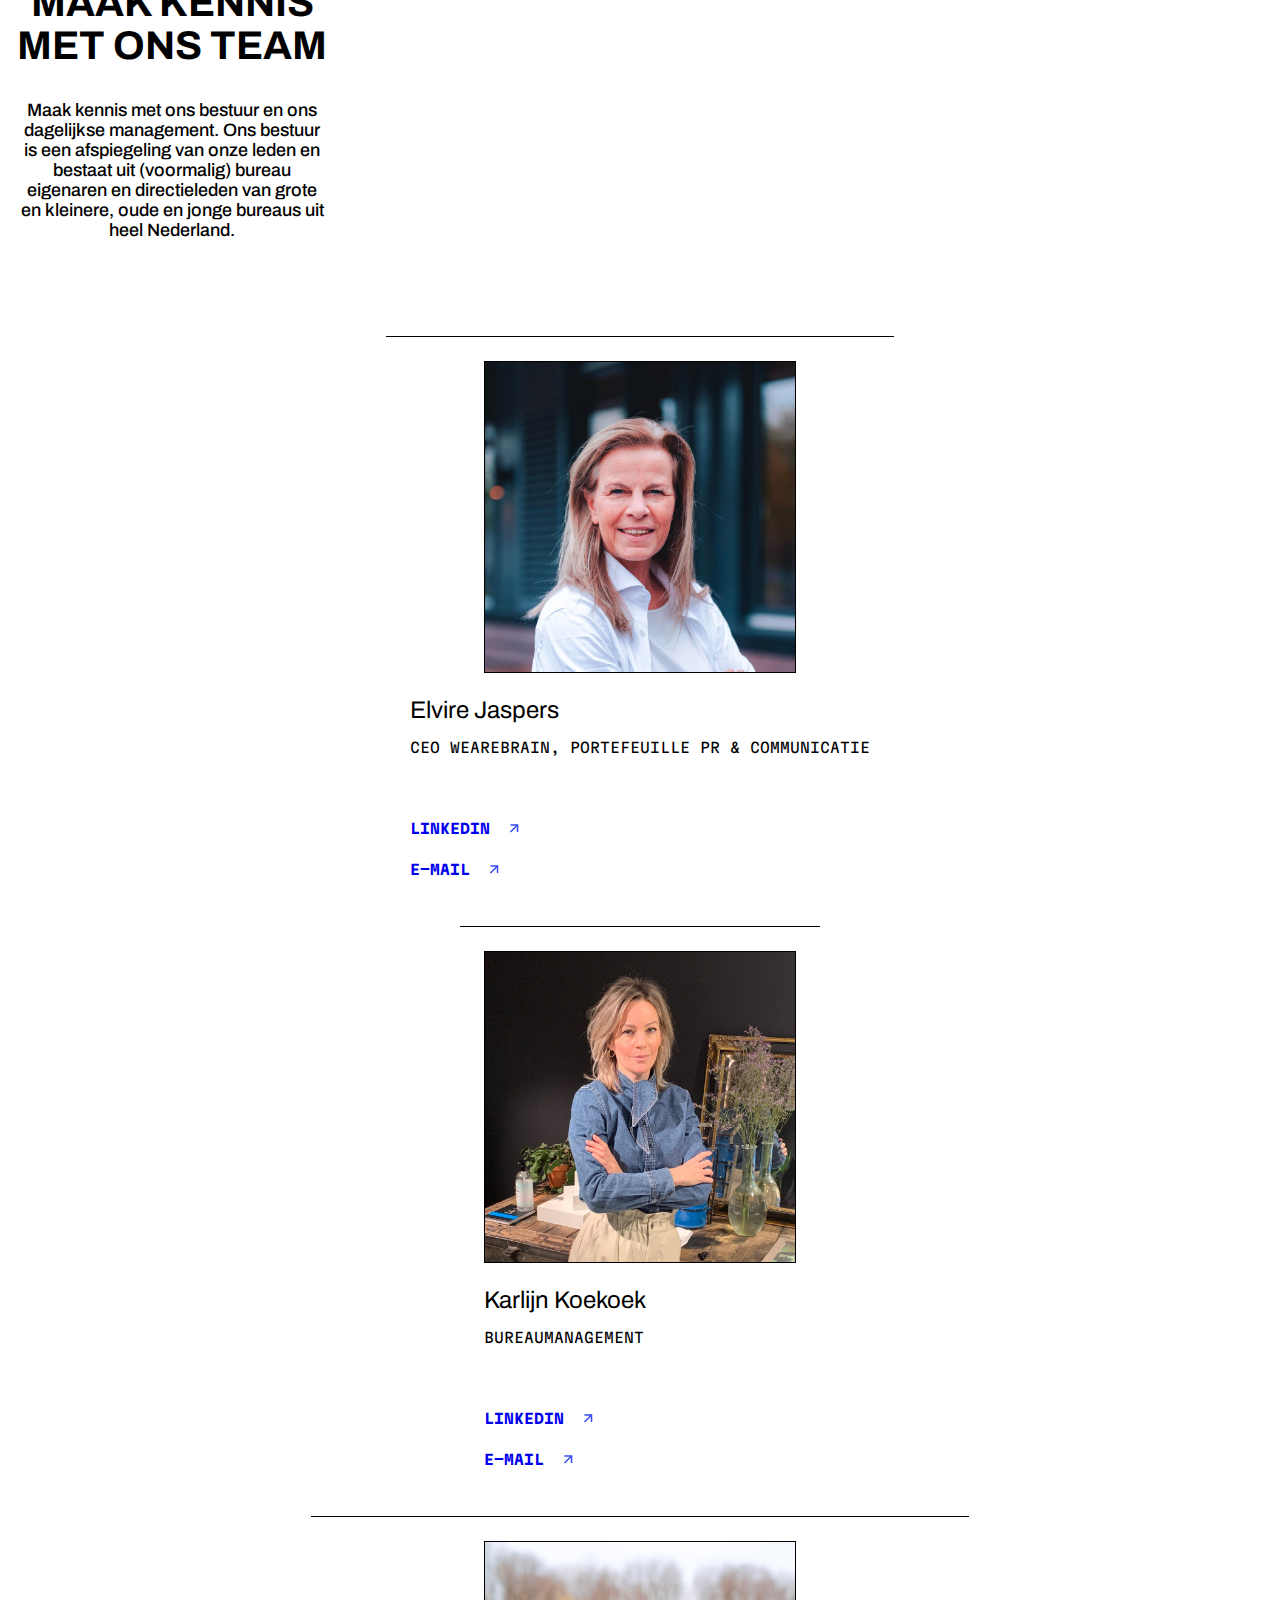
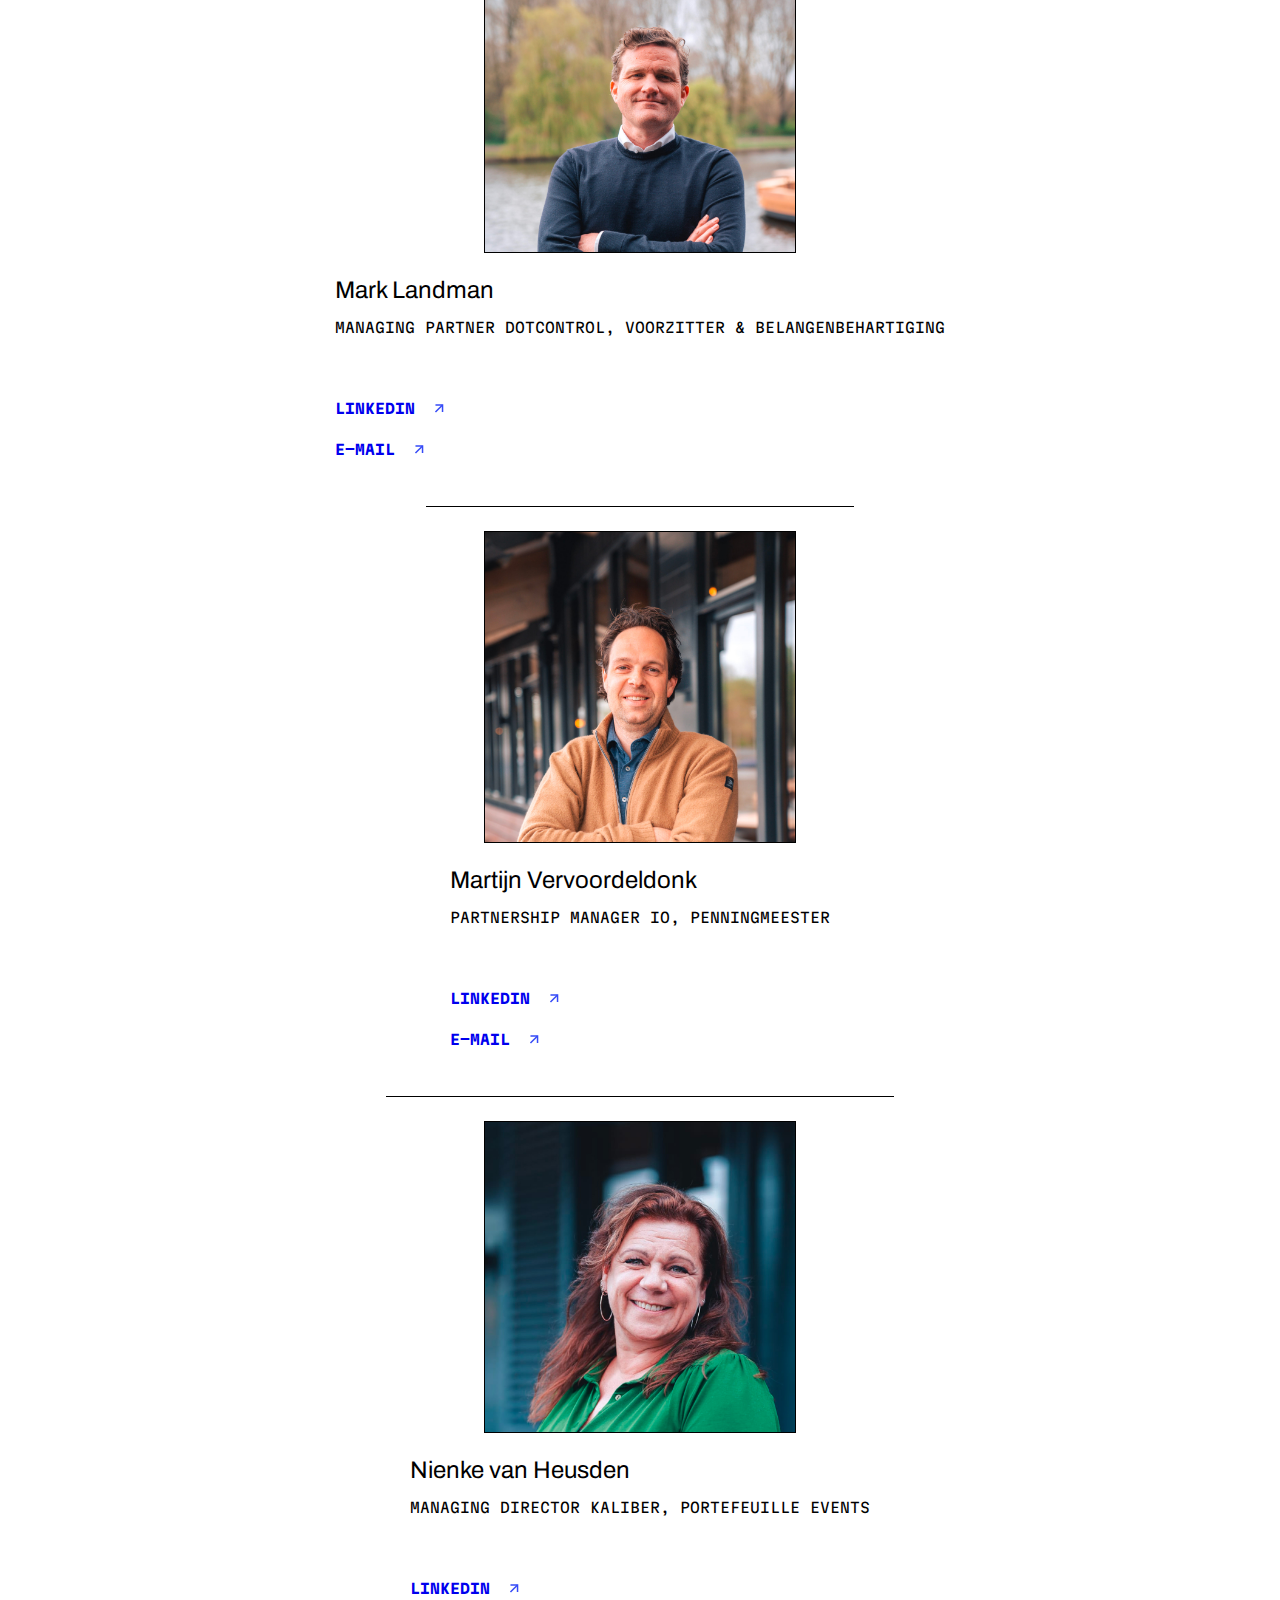
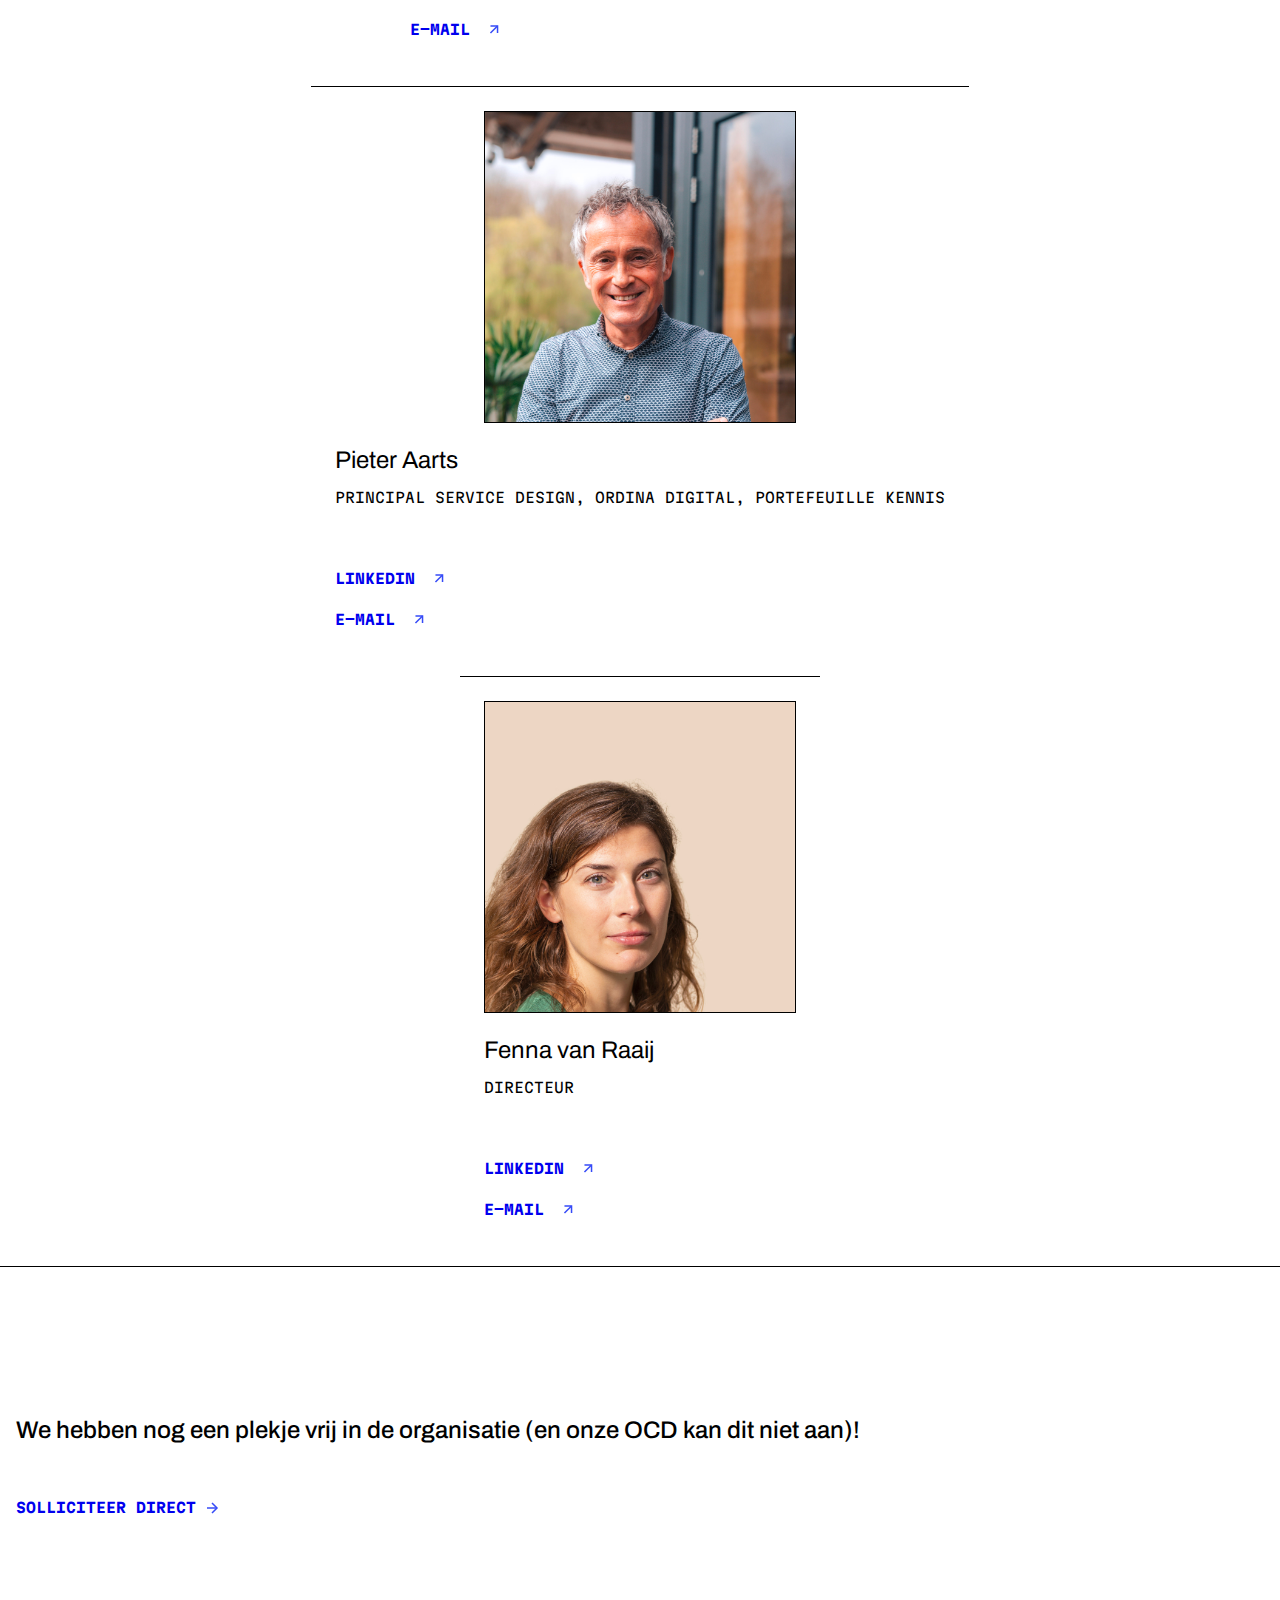
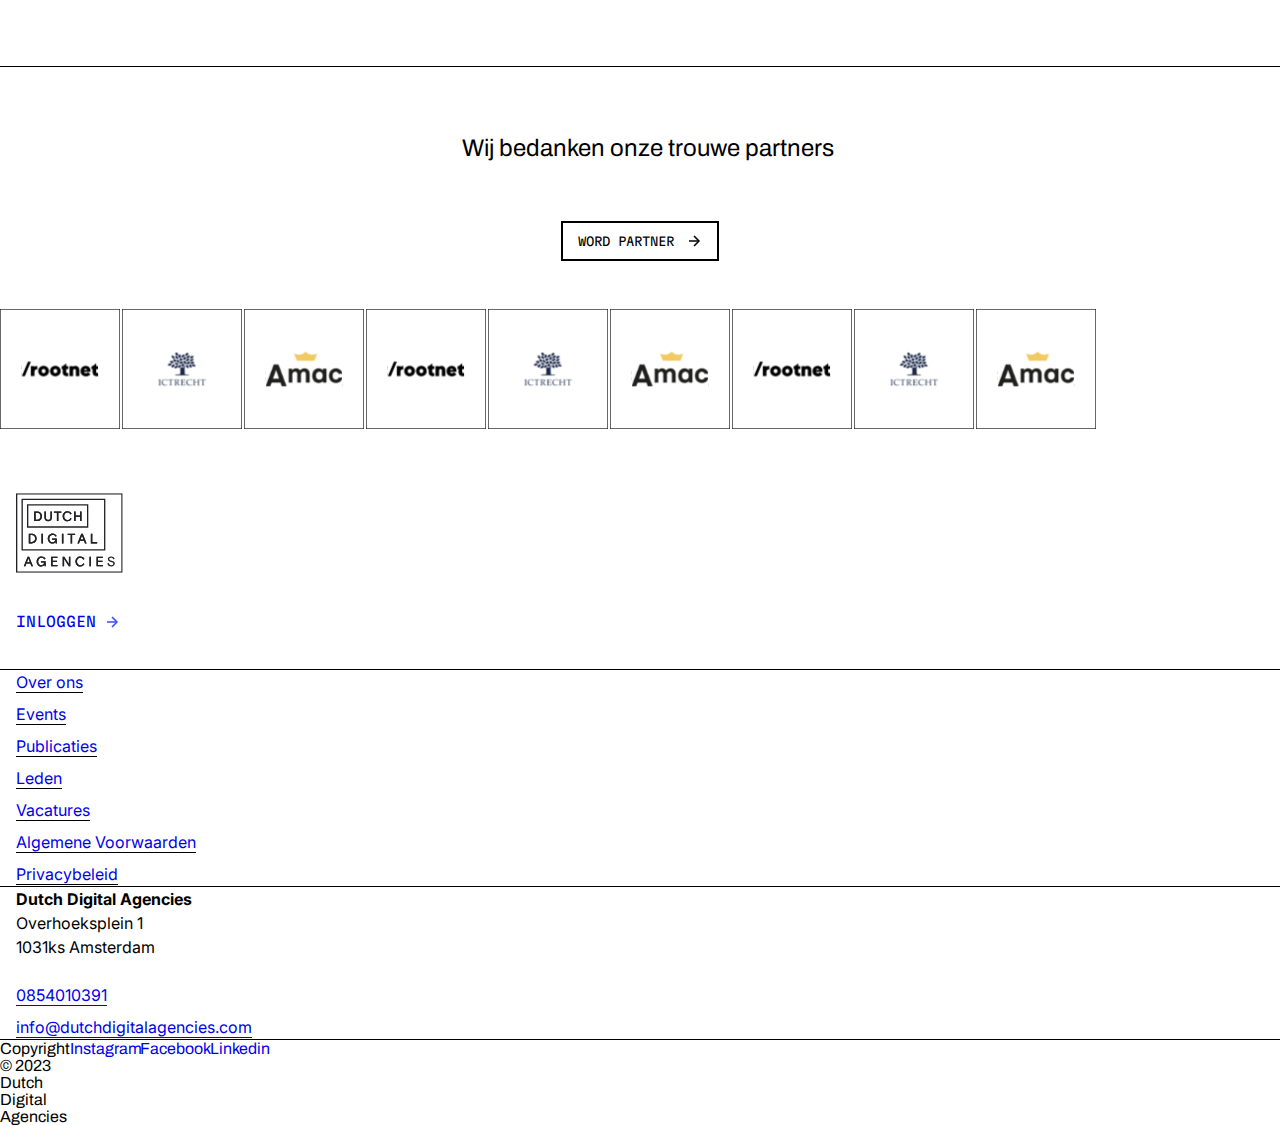
==== commit 4fee918d: "made the css smaller" ====
--- a/dda.html
+++ b/dda.html
@@ -18,7 +18,7 @@
     <link rel="preconnect" href="https://fonts.gstatic.com" crossorigin>
     <link href="https://fonts.googleapis.com/css2?family=Inter:ital,opsz,wght@0,14..32,100..900;1,14..32,100..900&display=swap" rel="stylesheet">
     
-    <title>Squadpage 1H</title>
+    <title>DDA Vacatures</title>
 
  </head>
 
@@ -79,7 +79,7 @@
 
    <img id="video" src="content/video.svg" alt="video">
     <div class="video-overlay">
-      <button id="bekijk-video">bekijk onze video
+      <button class="button button-bold">bekijk onze video
        <svg width="16" height="16" viewBox="0 0 16 16" fill="none" xmlns="http://www.w3.org/2000/svg">
         <path d="M8 3L13.0001 8.0001L8 13.0002" stroke="#000000" stroke-width="1.5" stroke-miterlimit="4.62023"/>
         <path d="M3 8L13 8" stroke="#000000" stroke-width="1.5" stroke-miterlimit="4.62023" stroke-linejoin="round"/>
@@ -98,19 +98,18 @@
         Samen versterken we onze snelgroeiende branche en ontwikkelen het talent van morgen. 
         We zijn trots op onze kennis en ons werk. En vertellen daar graag over op events en in de media.
        </p>
-        <br>
         <p id="text4">Met onze leden staan we voor het beste dat de Nederlandse digitale industrie te bieden heeft. 
          We zijn bedenkers en makers, ontwerpers en coders, testers en verslimmers. Flexibele teams met flexibele denkers. 
          Altijd bezig met de volgende oplossing.
        </p>
 
        <div class="button-leden">
-        <button id="bekijk-leden">bekijk onze leden
+        <a href="#TODO" class="button">bekijk onze leden
           <svg width="16" height="16" viewBox="0 0 16 16" fill="none" xmlns="http://www.w3.org/2000/svg">
           <path d="M8 3L13.0001 8.0001L8 13.0002" stroke="#000000" stroke-width="1.5" stroke-miterlimit="4.62023"/>
           <path d="M3 8L13 8" stroke="#000000" stroke-width="1.5" stroke-miterlimit="4.62023" stroke-linejoin="round"/>
           </svg>
-        </button>
+        </a>
        </div>
     </div> 
 
@@ -260,7 +259,7 @@
       <!-- samenwerkingen -->
 
      <h2>Wij bedanken onze trouwe partners</h2>
-     <button>word partner 
+     <button class="button">word partner 
       <svg width="16" height="16" viewBox="0 0 16 16" fill="none" xmlns="http://www.w3.org/2000/svg">
         <path d="M8 3L13.0001 8.0001L8 13.0002" stroke="#000000" stroke-width="1.5" stroke-miterlimit="4.62023"/>
         <path d="M3 8L13 8" stroke="#000000" stroke-width="1.5" stroke-miterlimit="4.62023" stroke-linejoin="round"/>
--- a/styles/dda.css
+++ b/styles/dda.css
@@ -7,16 +7,30 @@
 body {
     font-family:"Archivo", Arial, Helvetica, sans-serif; 
     margin: 0px;}
-
-button {
-    font-family: "Martian Mono";
-    text-transform: uppercase; }
    
 h3, p {
     margin: 0; }    
 
 a {
     text-decoration: none; }
+
+.button {
+    display: flex;
+    align-items: center;
+    justify-content: center;
+    font-size: 12px;
+    height: 40px;
+    padding: 0 15px;
+    font-family: "Martian Mono";
+    text-transform: uppercase;
+    gap: 12px;
+    background-color: white;
+    border: 2px solid black; }
+
+.button-bold {
+    font-weight: 700;
+}
+
 
 header {
     display: flex;
@@ -97,18 +111,7 @@
     display: flex;
     justify-content: center;
     align-items: center;}
-    
-#bekijk-video {
-    display: flex;
-    align-items: center;
-    justify-content: center;
-    font-size: 14px;
-    font-weight: bold;
-    height: 52px;
-    width: 248px;
-    gap: 12px;
-    background-color: white;
-    border: 10% solid black; }
+
    
 #text2 {
     font-family: "Martian Mono" ;
@@ -131,23 +134,12 @@
         padding-right: 16px; } }
 
 
-.button-leden {
-    display: flex;
-    align-items: center;
-    justify-content: center;
-    padding-top: 48px;
-    padding-bottom: 68px; }
-
-#bekijk-leden {
-    display: flex;
-    align-items: center;
-    justify-content: center;
-    font-size: 12px;
-    height: 40px;
-    width: 208px ;
-    gap: 12px;
-    background-color: white;
-    border: 10% solid black; }    
+        .button-leden {
+            display: flex;
+            align-items: center;
+            justify-content: center;
+            padding-top: 48px;
+            padding-bottom: 68px; }
 
 
 .logoscroller {
@@ -208,8 +200,6 @@
     article {
         display: flex;
         flex-direction: column;
-        height: 560px;
-        width: 100%; 
         padding: 24px; }
 
     article > img {
@@ -274,18 +264,6 @@
     align-items: center; 
     padding-top: 48px;
     padding-bottom: 48px;
-
-    button {
-        display: flex;
-        align-items: center;
-        justify-content: center;
-        font-size: 12px;
-        font-weight: 400;
-        height: 40px;
-        width: 166px;
-        gap: 25px;
-        background-color: white;
-        border: 10% solid black; }
     
     h2 {
         padding-left: 16px;
@@ -333,14 +311,12 @@
     text-decoration: underline; 
     text-underline-offset: 4px;
     row-gap: 8px;
-    padding-left: 16px; 
-    height: 296px; }
+    padding-left: 16px; }
 
 .footer-info {
     display: flex;
     justify-content: center;
     flex-direction: column;
-    height: 232px; 
     font-family: "Inter";
     font-size: 16px;
     line-height: 24px;
@@ -361,5 +337,6 @@
 
 .footer-social {
     display: grid;
-    grid-template-columns: repeat(4,70px);
-    height:176px; }+    grid-template-columns: repeat(4,70px); }
+
+
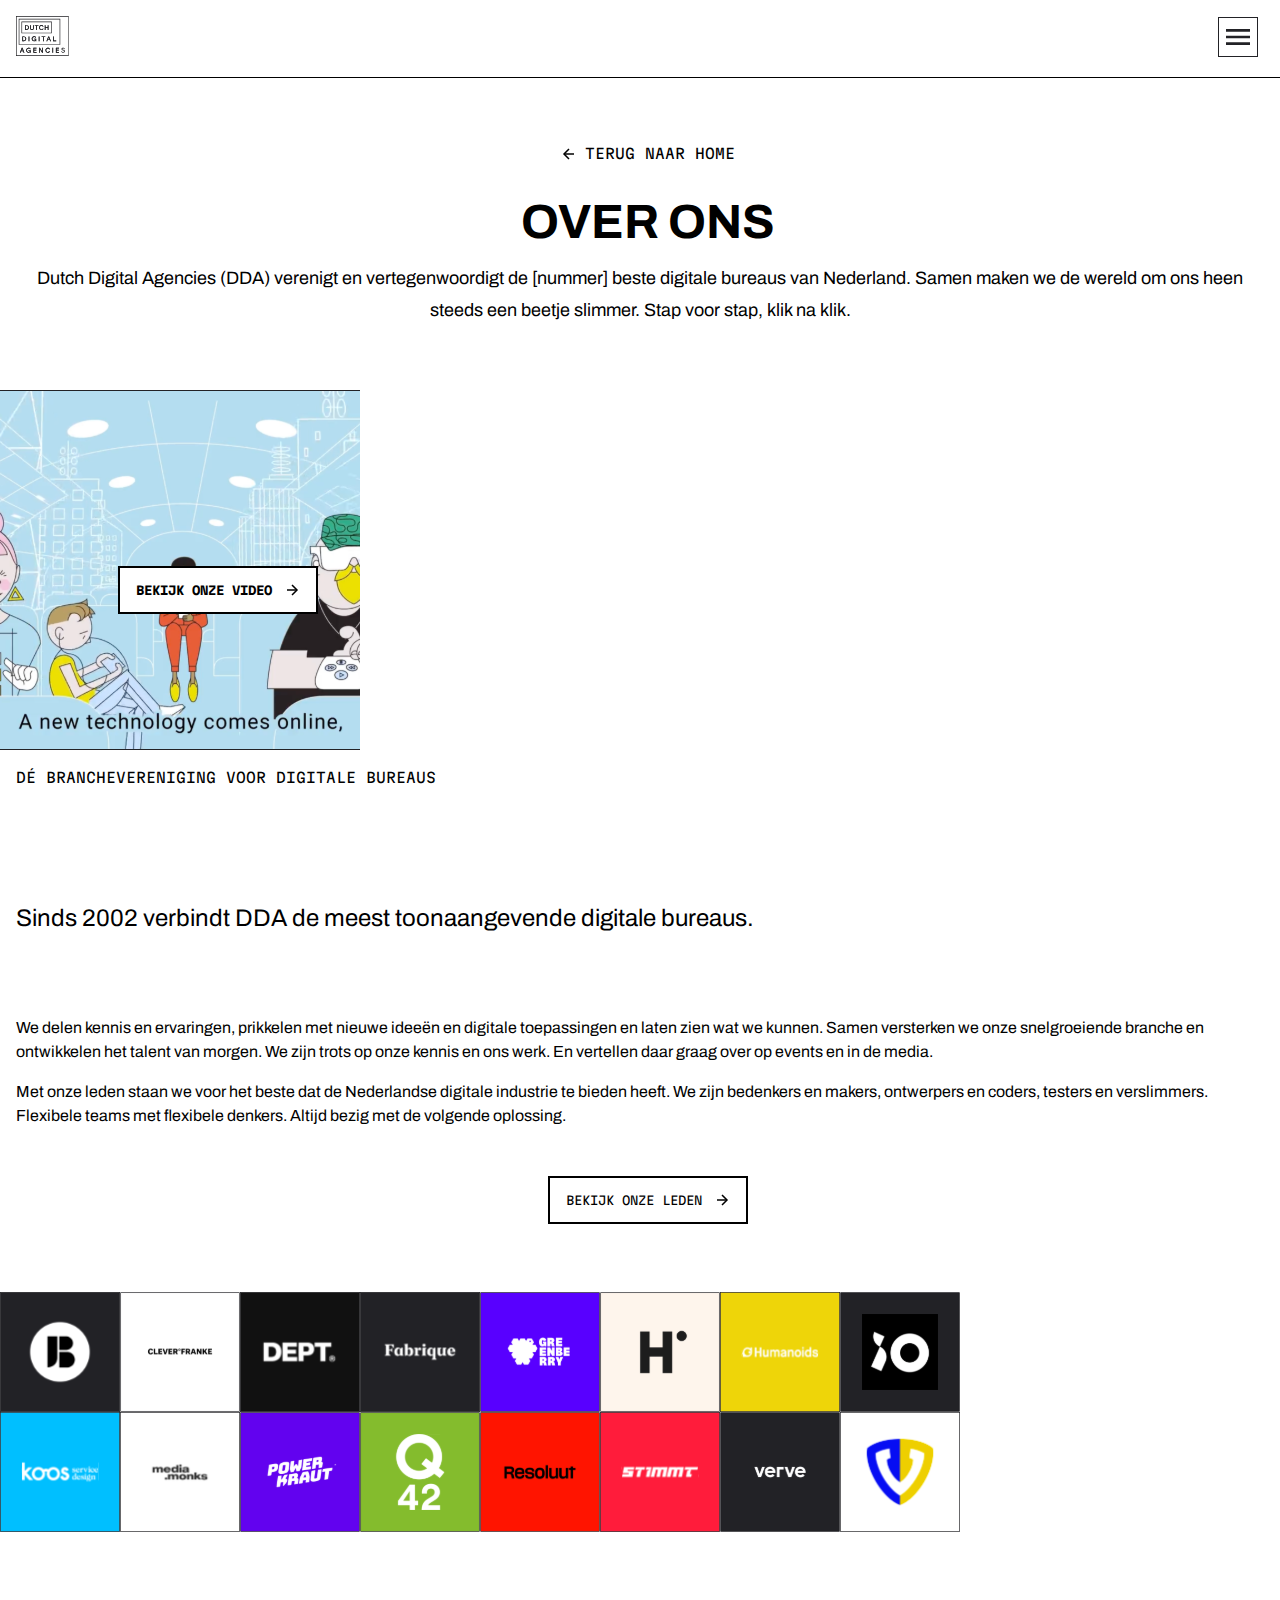
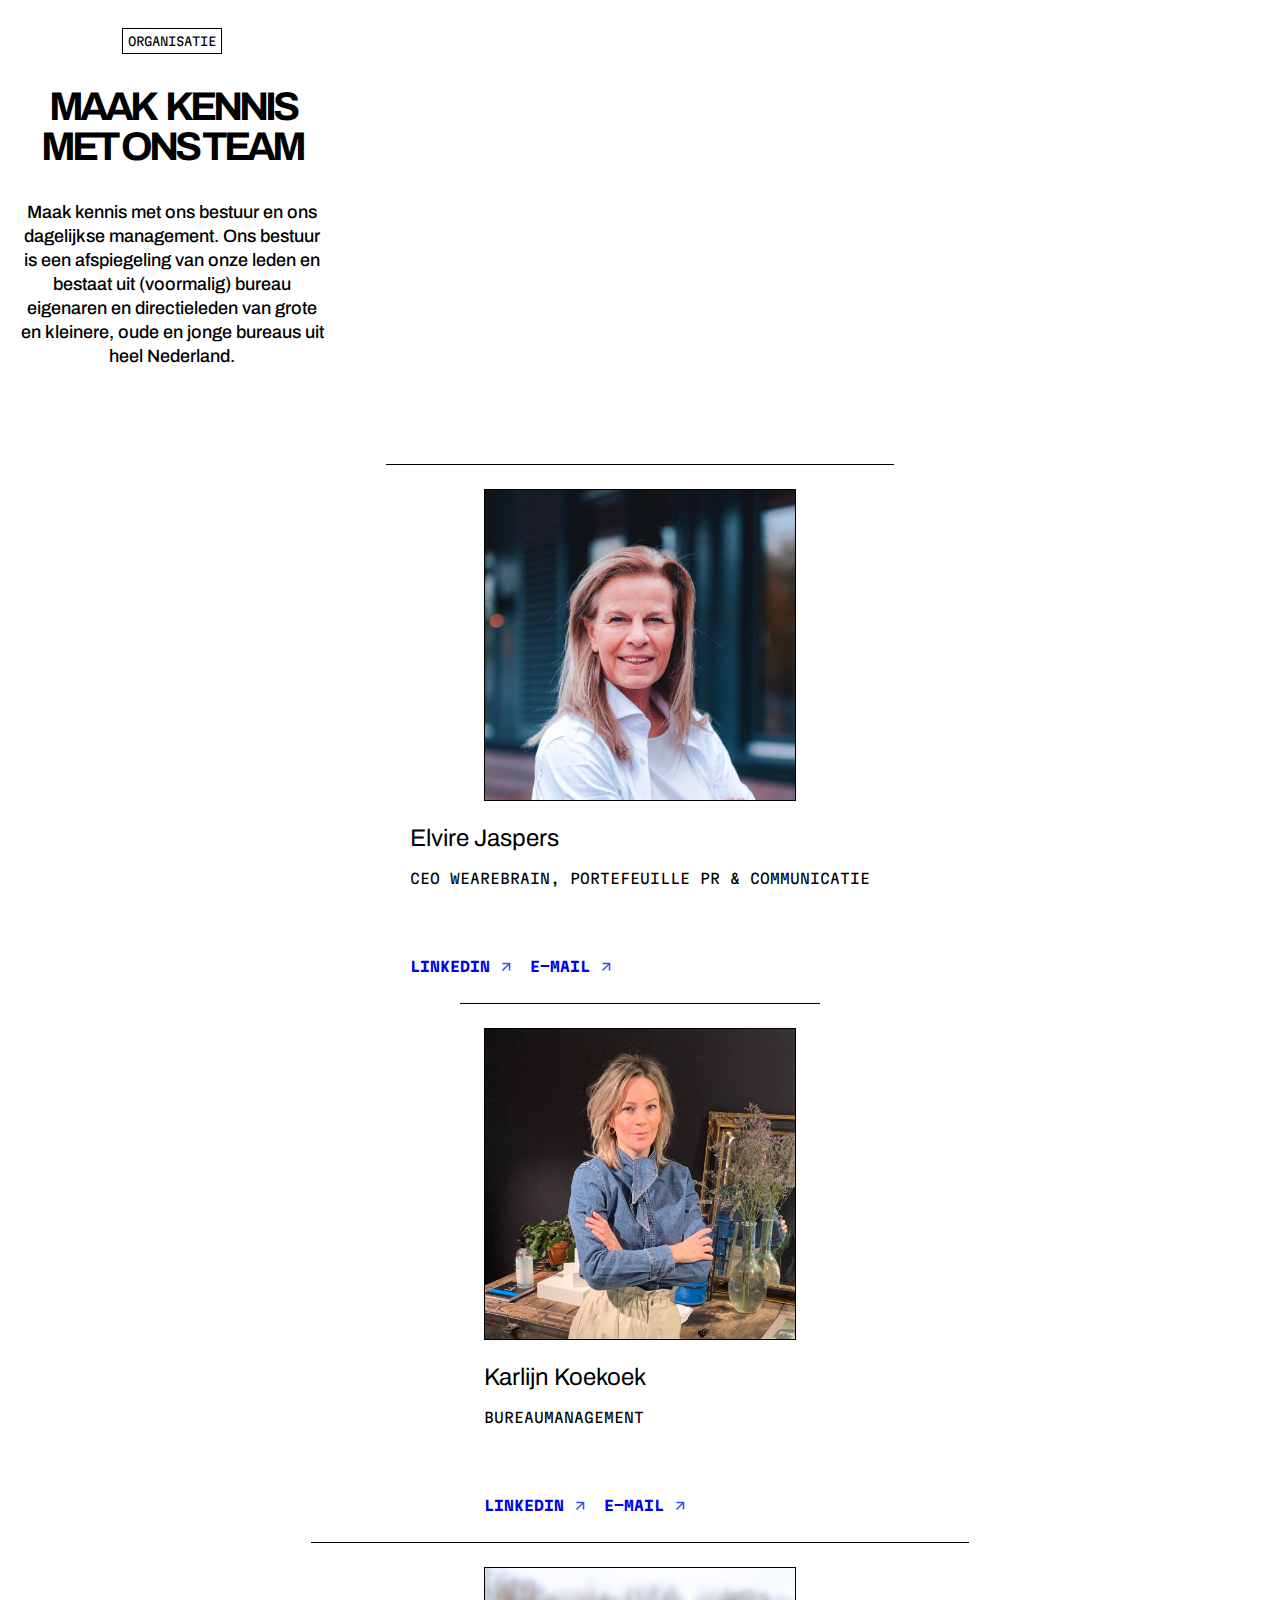
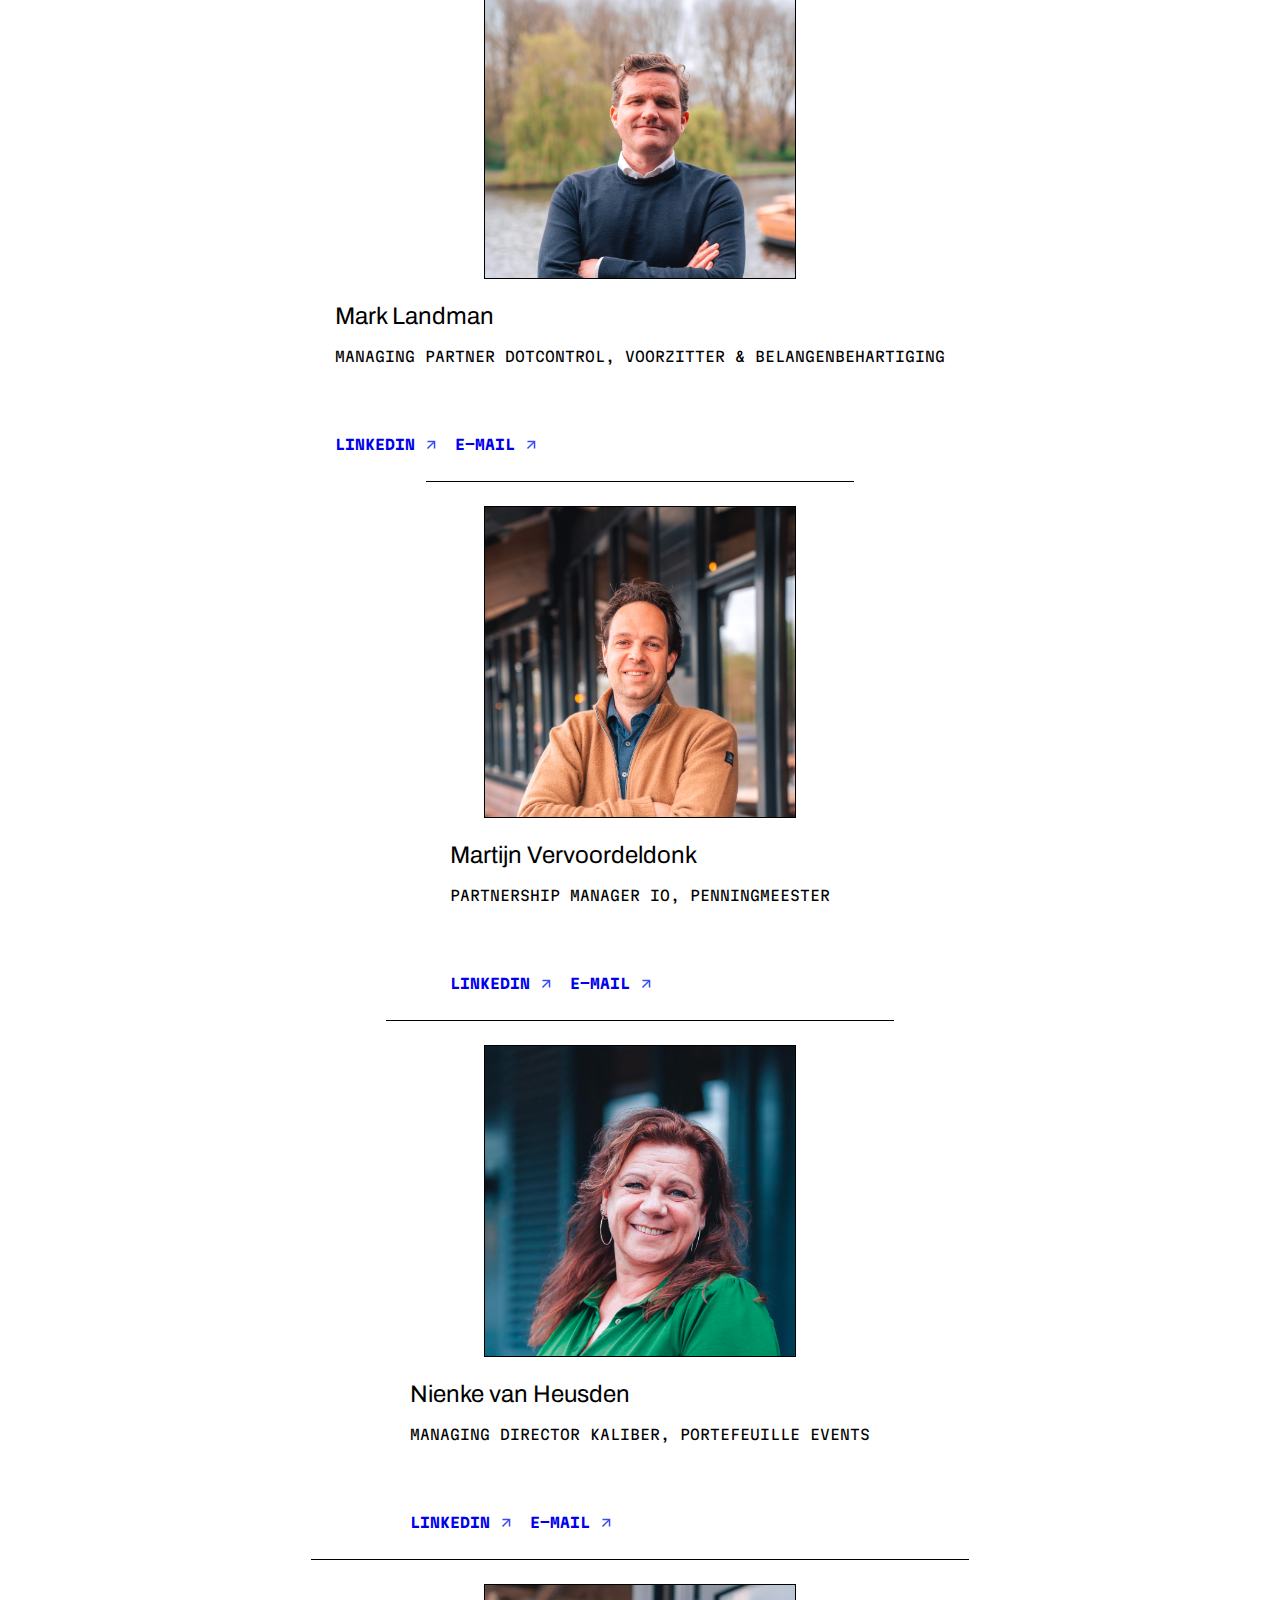
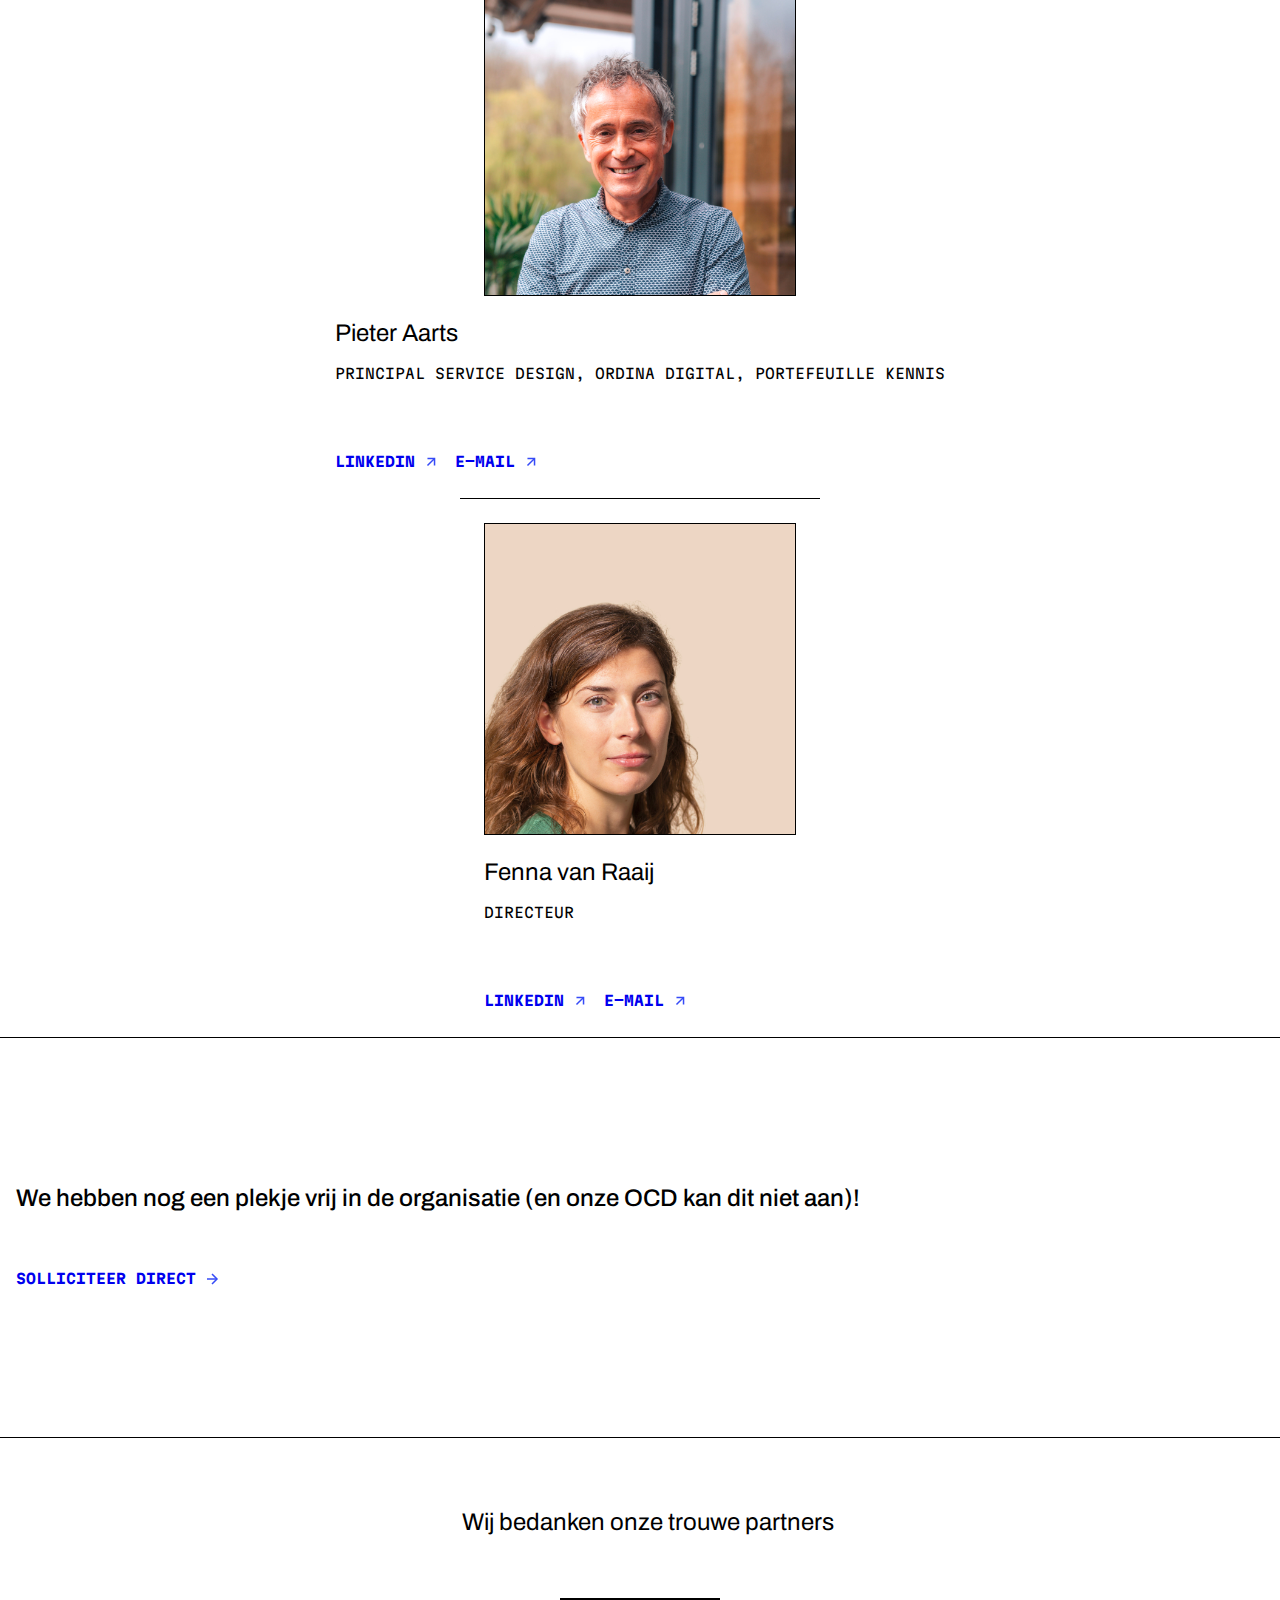
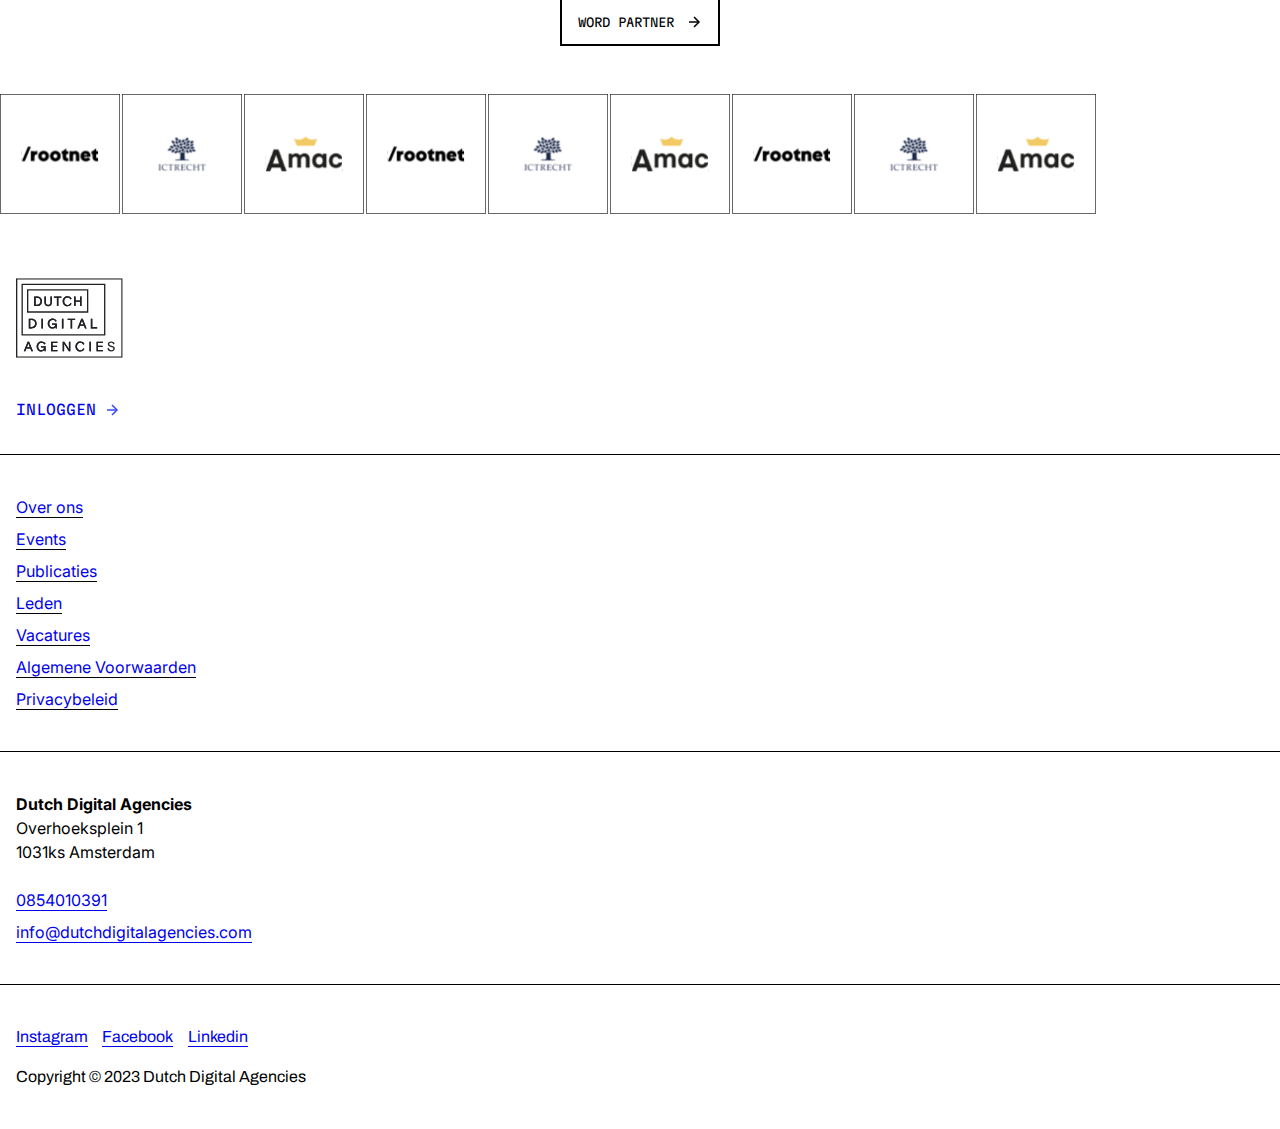
==== commit a69c7496: "completed the style" ====
--- a/dda.html
+++ b/dda.html
@@ -58,7 +58,7 @@
     </nav>
  </header>
 
-
+ <main>
     <div class="over-ons black-box" >
 
       <!-- over dda -->
@@ -104,12 +104,12 @@
        </p>
 
        <div class="button-leden">
-        <a href="#TODO" class="button">bekijk onze leden
+        <button class="button">bekijk onze leden
           <svg width="16" height="16" viewBox="0 0 16 16" fill="none" xmlns="http://www.w3.org/2000/svg">
           <path d="M8 3L13.0001 8.0001L8 13.0002" stroke="#000000" stroke-width="1.5" stroke-miterlimit="4.62023"/>
           <path d="M3 8L13 8" stroke="#000000" stroke-width="1.5" stroke-miterlimit="4.62023" stroke-linejoin="round"/>
           </svg>
-        </a>
+        </button>
        </div>
     </div> 
 
@@ -147,7 +147,7 @@
      <!-- ons team en werknemers -->
       
       <p id="organisatie-kop">organisatie</p>
-      <h2 id="ons-team-kop">Maak kennis met ons team</h2>
+      <h2 id="ons-team-kop">Maak &nbsp kennis met ons team</h2>
       <p id="tekst5">Maak kennis met ons bestuur en ons dagelijkse management. 
          Ons bestuur is een afspiegeling van onze leden en bestaat uit (voormalig) bureau eigenaren en directieleden van grote en kleinere,
           oude en jonge bureaus uit heel Nederland.</p>
@@ -162,8 +162,11 @@
         <div class="article-info" >
           <h3 class="naam-medewerker">Elvire Jaspers</h3>
           <p class="infopersoon">CEO WeAreBrain, portefeuille PR & Communicatie</p>
-          <a class="links-personen" href="https://www.linkedin.com/in/elvirejaspers/" target="_blank">Linkedin<img src="content/arrow-right-up.svg" alt="linkedin elvire"></a>
-          <a class="links-personen" href="mailto:info@dutchdigitalagencies.com;" target="_blank">E-Mail<img src="content/arrow-right-up.svg" alt="mail elvire"></a>
+
+          <div class="container-links-personen">
+           <a class="links-personen" href="https://www.linkedin.com/in/elvirejaspers/" target="_blank">Linkedin<img src="content/arrow-right-up.svg" alt="linkedin elvire"></a>
+           <a class="links-personen" href="mailto:info@dutchdigitalagencies.com;" target="_blank">E-Mail<img src="content/arrow-right-up.svg" alt="mail elvire"></a>
+          </div>
         </div>
       </article>
 
@@ -174,8 +177,11 @@
         <div class="article-info">
           <h3 class="naam-medewerker">Karlijn Koekoek</h3>
           <p class="infopersoon">Bureaumanagement</p>
-          <a class="links-personen" href="https://www.linkedin.com/in/karlijn-koekoek-858248b/" target="_blank">Linkedin<img src="content/arrow-right-up.svg" alt="linkedin karlijn"></a>
-          <a class="links-personen" href="mailto:karlijn@dutchdigitalagencies.com;" target="_blank">E-Mail<img src="content/arrow-right-up.svg" alt="email karlijn"></a>
+
+          <div class="container-links-personen">
+           <a class="links-personen" href="https://www.linkedin.com/in/karlijn-koekoek-858248b/" target="_blank">Linkedin<img src="content/arrow-right-up.svg" alt="linkedin karlijn"></a>
+           <a class="links-personen" href="mailto:karlijn@dutchdigitalagencies.com;" target="_blank">E-Mail<img src="content/arrow-right-up.svg" alt="email karlijn"></a>
+          </div>
         </div>
       </article>
 
@@ -186,8 +192,11 @@
         <div class="article-info">
           <h3 class="naam-medewerker">Mark Landman</h3>
           <p class="infopersoon">Managing partner DotControl, Voorzitter & Belangenbehartiging</p>
-          <a class="links-personen" href="https://www.linkedin.com/in/marklandman/" target="_blank">Linkedin<img src="content/arrow-right-up.svg" alt="linkedin mark"></a>
-          <a class="links-personen" href="mailto:info@dutchdigitalagencies.com;" target="_blank">E-Mail<img src="content/arrow-right-up.svg" alt="mail mark"></a>
+          
+          <div class="container-links-personen">
+           <a class="links-personen" href="https://www.linkedin.com/in/marklandman/" target="_blank">Linkedin<img src="content/arrow-right-up.svg" alt="linkedin mark"></a>
+           <a class="links-personen" href="mailto:info@dutchdigitalagencies.com;" target="_blank">E-Mail<img src="content/arrow-right-up.svg" alt="mail mark"></a>
+          </div>
         </div>
       </article>
       
@@ -198,8 +207,11 @@
         <div class="article-info">
           <h3 class="naam-medewerker">Martijn Vervoordeldonk</h3>
           <p class="infopersoon">Partnership manager iO, Penningmeester</p>
-          <a class="links-personen" href="https://www.linkedin.com/in/martijnvervoordeldonk/" target="_blank">Linkedin<img src="content/arrow-right-up.svg" alt="linkedin martijn"></a>
-          <a class="links-personen" href="mailto:info@dutchdigitalagencies.com;" target="_blank">E-Mail<img src="content/arrow-right-up.svg" alt="mail martijn"></a>
+
+          <div class="container-links-personen">
+           <a class="links-personen" href="https://www.linkedin.com/in/martijnvervoordeldonk/" target="_blank">Linkedin<img src="content/arrow-right-up.svg" alt="linkedin martijn"></a>
+           <a class="links-personen" href="mailto:info@dutchdigitalagencies.com;" target="_blank">E-Mail<img src="content/arrow-right-up.svg" alt="mail martijn"></a>
+          </div>
         </div>
       </article>
 
@@ -210,8 +222,11 @@
         <div class="article-info">
           <h3 class="naam-medewerker">Nienke van Heusden</h3>
           <p class="infopersoon">Managing Director Kaliber, portefeuille Events</p>
-          <a class="links-personen" href="https://www.linkedin.com/in/nienkevanheusden/" target="_blank">Linkedin<img src="content/arrow-right-up.svg" alt="linkedin nienke"></a>
-          <a class="links-personen" href="mailto:info@dutchdigitalagencies.com;" target="_blank">E-Mail<img src="content/arrow-right-up.svg" alt="mail nienke"></a>
+
+          <div class="container-links-personen">
+           <a class="links-personen" href="https://www.linkedin.com/in/nienkevanheusden/" target="_blank">Linkedin<img src="content/arrow-right-up.svg" alt="linkedin nienke"></a>
+           <a class="links-personen" href="mailto:info@dutchdigitalagencies.com;" target="_blank">E-Mail<img src="content/arrow-right-up.svg" alt="mail nienke"></a>
+          </div>
         </div>
       </article>
      
@@ -220,10 +235,13 @@
         <img src="content/personen/pieter-no-border.jpg" alt="pieter" width="312" height="312">
 
         <div class="article-info">
-          <h3 class="naam-medewerker">Pieter Aarts</h3>
+          <h3 class="naam-medewerker">Pieter Aarts</h3>  
           <p class="infopersoon">Principal Service Design, Ordina Digital, portefeuille Kennis</p>
-          <a class="links-personen" href="https://www.linkedin.com/in/pietera/" target="_blank">Linkedin<img src="content/arrow-right-up.svg" alt="linkedin pieter"></a>
-          <a class="links-personen" href="mailto:info@dutchdigitalagencies.com;" target="_blank">E-Mail<img src="content/arrow-right-up.svg" alt="mail pieter"></a>
+
+          <div class="container-links-personen">
+           <a class="links-personen" href="https://www.linkedin.com/in/pietera/" target="_blank">Linkedin<img src="content/arrow-right-up.svg" alt="linkedin pieter"></a>
+           <a class="links-personen" href="mailto:info@dutchdigitalagencies.com;" target="_blank">E-Mail<img src="content/arrow-right-up.svg" alt="mail pieter"></a>
+          </div>
         </div>
       </article>
 
@@ -234,11 +252,12 @@
         <div class="article-info">
          <h3 class="naam-medewerker">Fenna van Raaij</h3>
          <p class="infopersoon">Directeur</p>
-         <div class="container-links-personen">
-          <a class="links-personen" href="https://www.linkedin.com/in/fenna-van-raaij-a4652733/" target="_blank">Linkedin<img src="content/arrow-right-up.svg" alt="linkedin fenna"></a>
-          <a class="links-personen" href="mailto:fenna@dutchdigitalagencies.com;" target="_blank">E-Mail<img src="content/arrow-right-up.svg" alt="mail fenna"></a>
-         </div>
-         </div>
+
+          <div class="container-links-personen">
+           <a class="links-personen" href="https://www.linkedin.com/in/fenna-van-raaij-a4652733/" target="_blank">Linkedin<img src="content/arrow-right-up.svg" alt="linkedin fenna"></a>
+           <a class="links-personen" href="mailto:fenna@dutchdigitalagencies.com;" target="_blank">E-Mail<img src="content/arrow-right-up.svg" alt="mail fenna"></a>
+          </div>
+        </div>
       </article>
 
       <div class="solliciteer black-box">
@@ -292,7 +311,8 @@
            </svg>
          </a>
         </div>
-
+ </main>
+    <footer>
       <nav class="footer-linkjes black-box ">
         <a href="#">Over ons</a>
         <a href="#">Events</a>
@@ -315,9 +335,11 @@
      <section class="footer-social black-box">
         
         <p>Copyright © 2023 Dutch Digital Agencies</p>
-        <a href="https://www.instagram.com/dutchdigitalagencies/">Instagram</a>
-        <a href="https://www.facebook.com/DutchDigitalAgencies/">Facebook</a>
-        <a href="https://nl.linkedin.com/company/dutch-digital-agencies">Linkedin</a>
+        <a id="instagramfooter" href="https://www.instagram.com/dutchdigitalagencies/">Instagram</a>
+        <a id="facebookfooter" href="https://www.facebook.com/DutchDigitalAgencies/">Facebook</a>
+        <a id="linkedinfooter" href="https://nl.linkedin.com/company/dutch-digital-agencies">Linkedin</a>
      </section>
+    </footer>
 </body>
 
+
--- a/styles/dda.css
+++ b/styles/dda.css
@@ -8,8 +8,14 @@
     font-family:"Archivo", Arial, Helvetica, sans-serif; 
     margin: 0px;}
    
-h3, p {
-    margin: 0; }    
+h3, p, a {
+    margin: 0; }  
+
+h2 {
+    line-height: 32px; }
+
+    p, a {
+        line-height: 24px; }
 
 a {
     text-decoration: none; }
@@ -19,8 +25,7 @@
     align-items: center;
     justify-content: center;
     font-size: 12px;
-    height: 40px;
-    padding: 0 15px;
+    padding: 14px 16px 14px 16px;
     font-family: "Martian Mono";
     text-transform: uppercase;
     gap: 12px;
@@ -28,8 +33,7 @@
     border: 2px solid black; }
 
 .button-bold {
-    font-weight: 700;
-}
+    font-weight: 700; }
 
 
 header {
@@ -90,6 +94,7 @@
 
 #text1 {
     font-size: 18px; 
+    line-height: 32px;
     margin-right: 16px;}    
 
 
@@ -116,6 +121,7 @@
 #text2 {
     font-family: "Martian Mono" ;
     font-size: 14px;
+    letter-spacing: -4%;
     text-transform: uppercase;
     padding-left: 16px; 
     padding-top: 16px;}
@@ -132,15 +138,16 @@
 
     p {
         padding-right: 16px; } }
-
-
+        
         .button-leden {
             display: flex;
             align-items: center;
             justify-content: center;
             padding-top: 48px;
-            padding-bottom: 68px; }
-
+            padding-bottom: 68px; } 
+
+        #text3 {
+            padding-bottom: 16px;  }
 
 .logoscroller {
     display: flex;
@@ -184,6 +191,8 @@
 
 #ons-team-kop {
     font-size: 40px;
+    line-height: 40px;
+    letter-spacing: -4px;
     text-transform: uppercase; }   
  
 #tekst5 {
@@ -223,14 +232,18 @@
     padding-top: 16px; 
     padding-bottom: 64px; }
 
-.links-personen {
-    display: flex;
-    font-family: "Martian Mono";
-    font-weight: bold;
-    font-size: 14px;
-    text-transform: uppercase;
-    gap: 16px;
-    padding-bottom: 24px; }    
+.container-links-personen {
+    display: flex;
+    flex-direction: row;
+    gap: 16px; }    
+
+    .links-personen {
+        display: flex;
+        font-family: "Martian Mono";
+        font-weight: bold;
+        font-size: 14px;
+        text-transform: uppercase;
+        gap: 8px; }    
 
 .solliciteer {
     display: flex;
@@ -311,7 +324,7 @@
     text-decoration: underline; 
     text-underline-offset: 4px;
     row-gap: 8px;
-    padding-left: 16px; }
+    padding: 40px 0px 40px 16px; }
 
 .footer-info {
     display: flex;
@@ -320,23 +333,48 @@
     font-family: "Inter";
     font-size: 16px;
     line-height: 24px;
-    padding-left: 16px;
+    padding: 40px 0px 40px 16px;
 
     a {
         text-decoration: underline; 
         text-underline-offset: 4px; }}
 
-#tekst-naam-dda {
-    font-weight: bold; }
-
-#telefoonnummer {
-    margin-top: 24px;
-    margin-bottom: 8px;
-
-}
+
+    #tekst-naam-dda {
+        font-weight: bold; }
+
+    #telefoonnummer {
+        margin-top: 24px;
+        margin-bottom: 8px; }
 
 .footer-social {
     display: grid;
-    grid-template-columns: repeat(4,70px); }
-
-
+    grid-template-columns: repeat(4,70px);
+    grid-template-rows: 24px 24px;
+    gap: 16px;
+    padding: 40px 0px 40px 16px; 
+    
+    p {
+        grid-row: 2 ; 
+        grid-column: span 4; } 
+    
+    a {
+        text-decoration: underline;
+        text-underline-offset: 4px; } }
+
+    #insagramfooter {
+        grid-row: 1;
+        grid-column: 1; }
+
+    #facebookfooter {
+        grid-row: 1;
+        grid-column: 2; }
+
+    #linkedinfooter {
+        grid-row: 1;
+        grid-column: 3; }
+
+    
+    
+
+
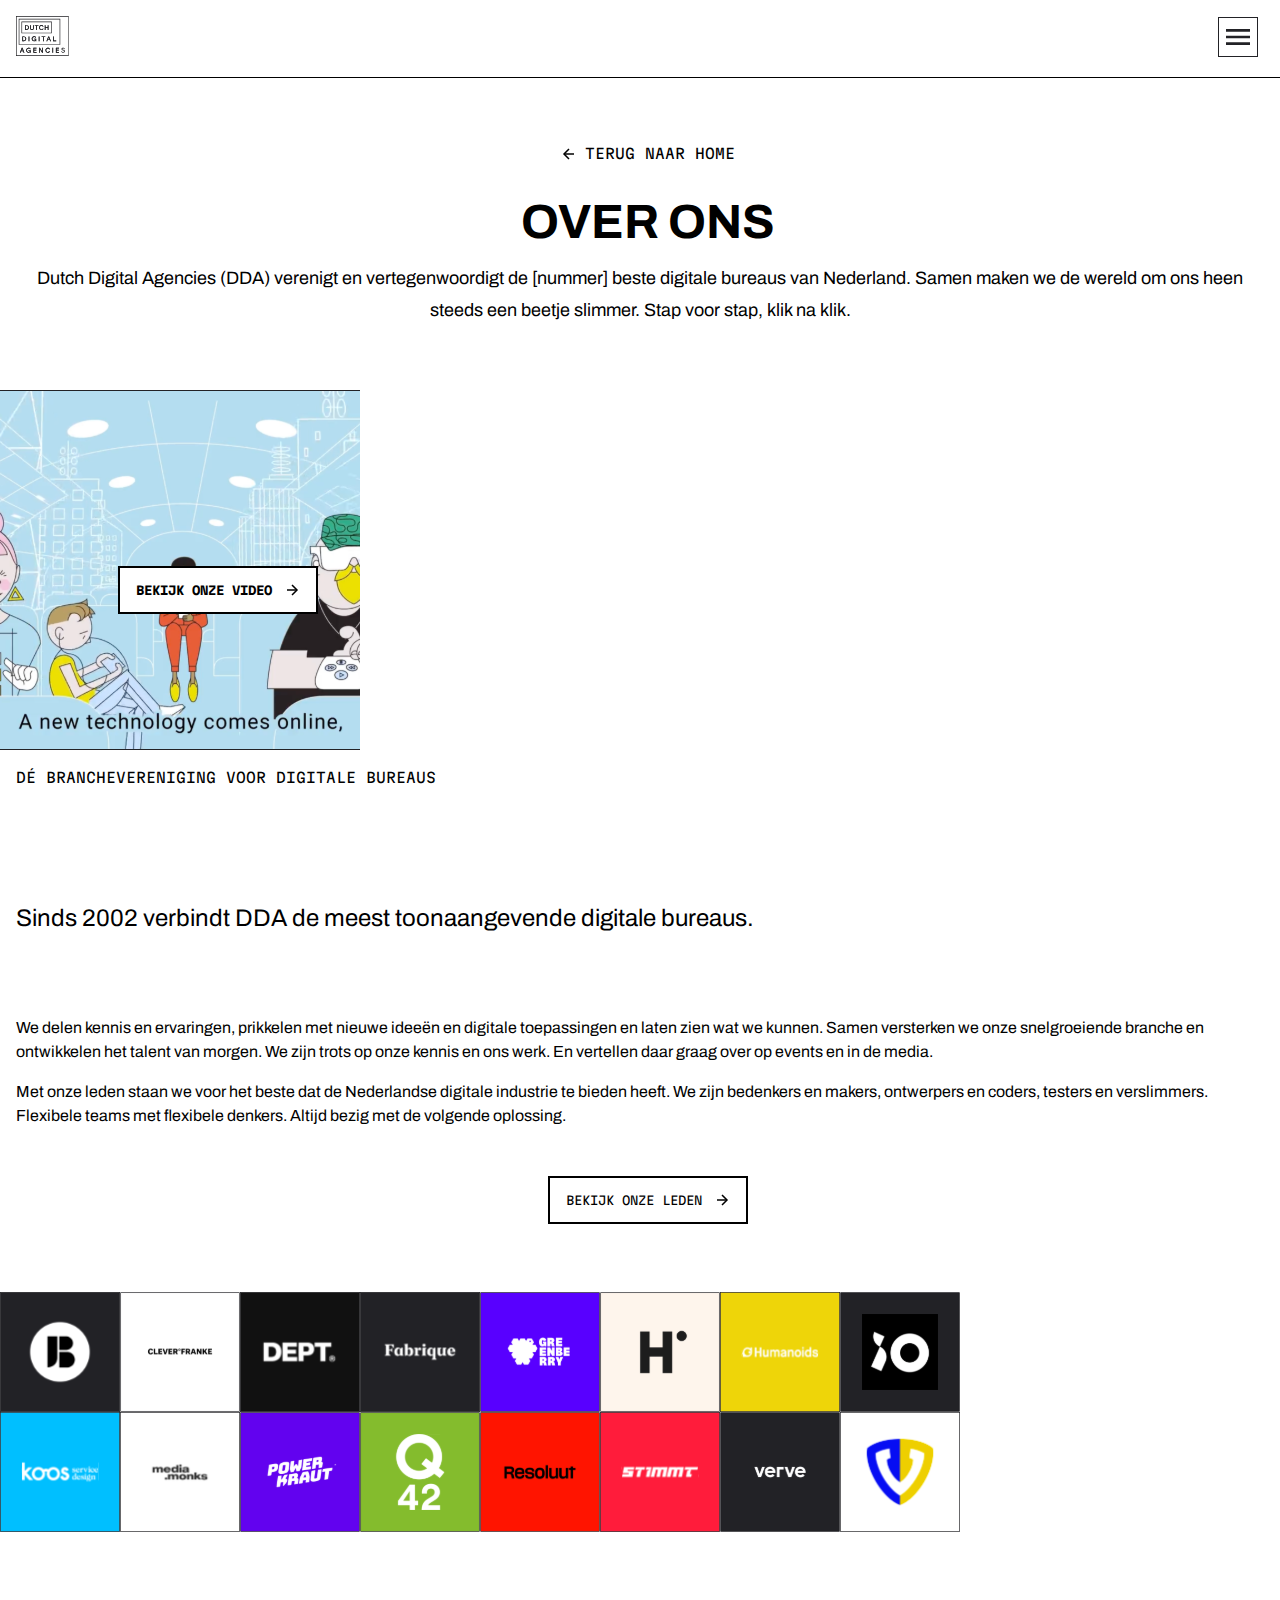
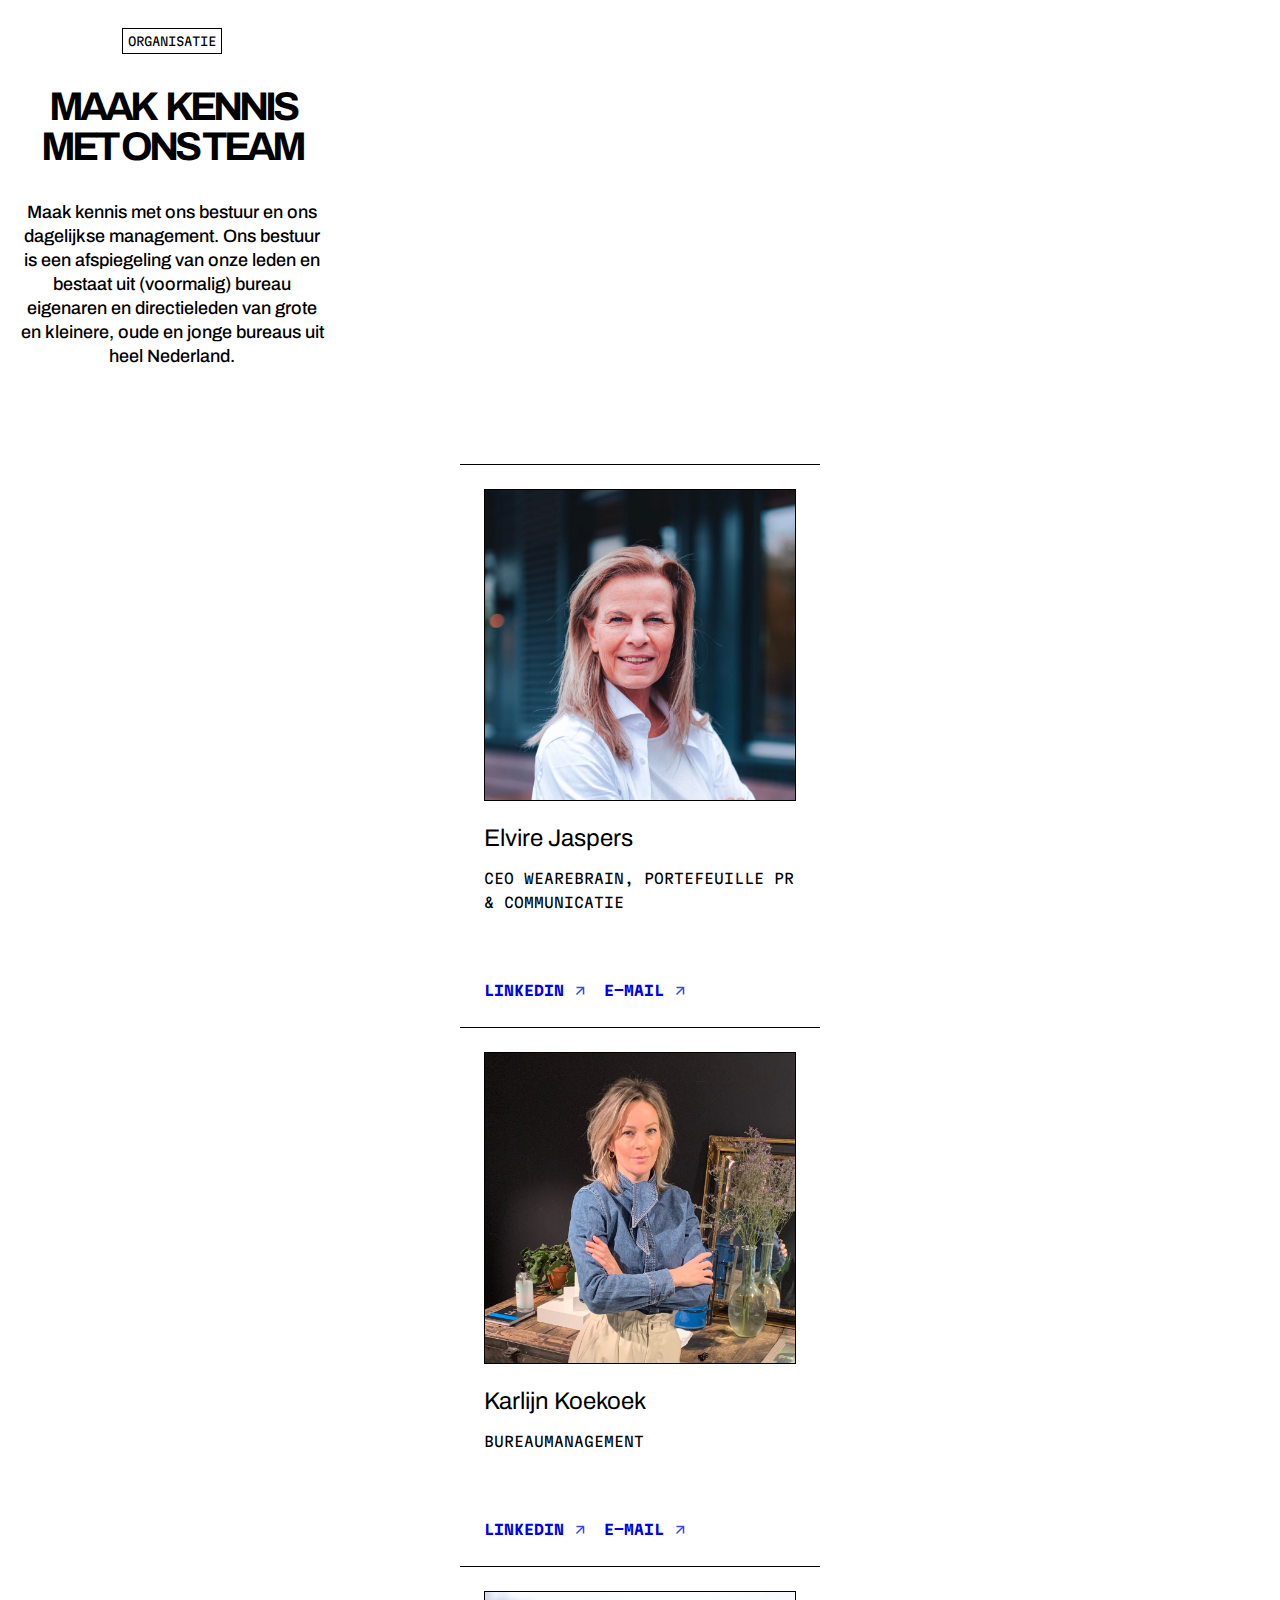
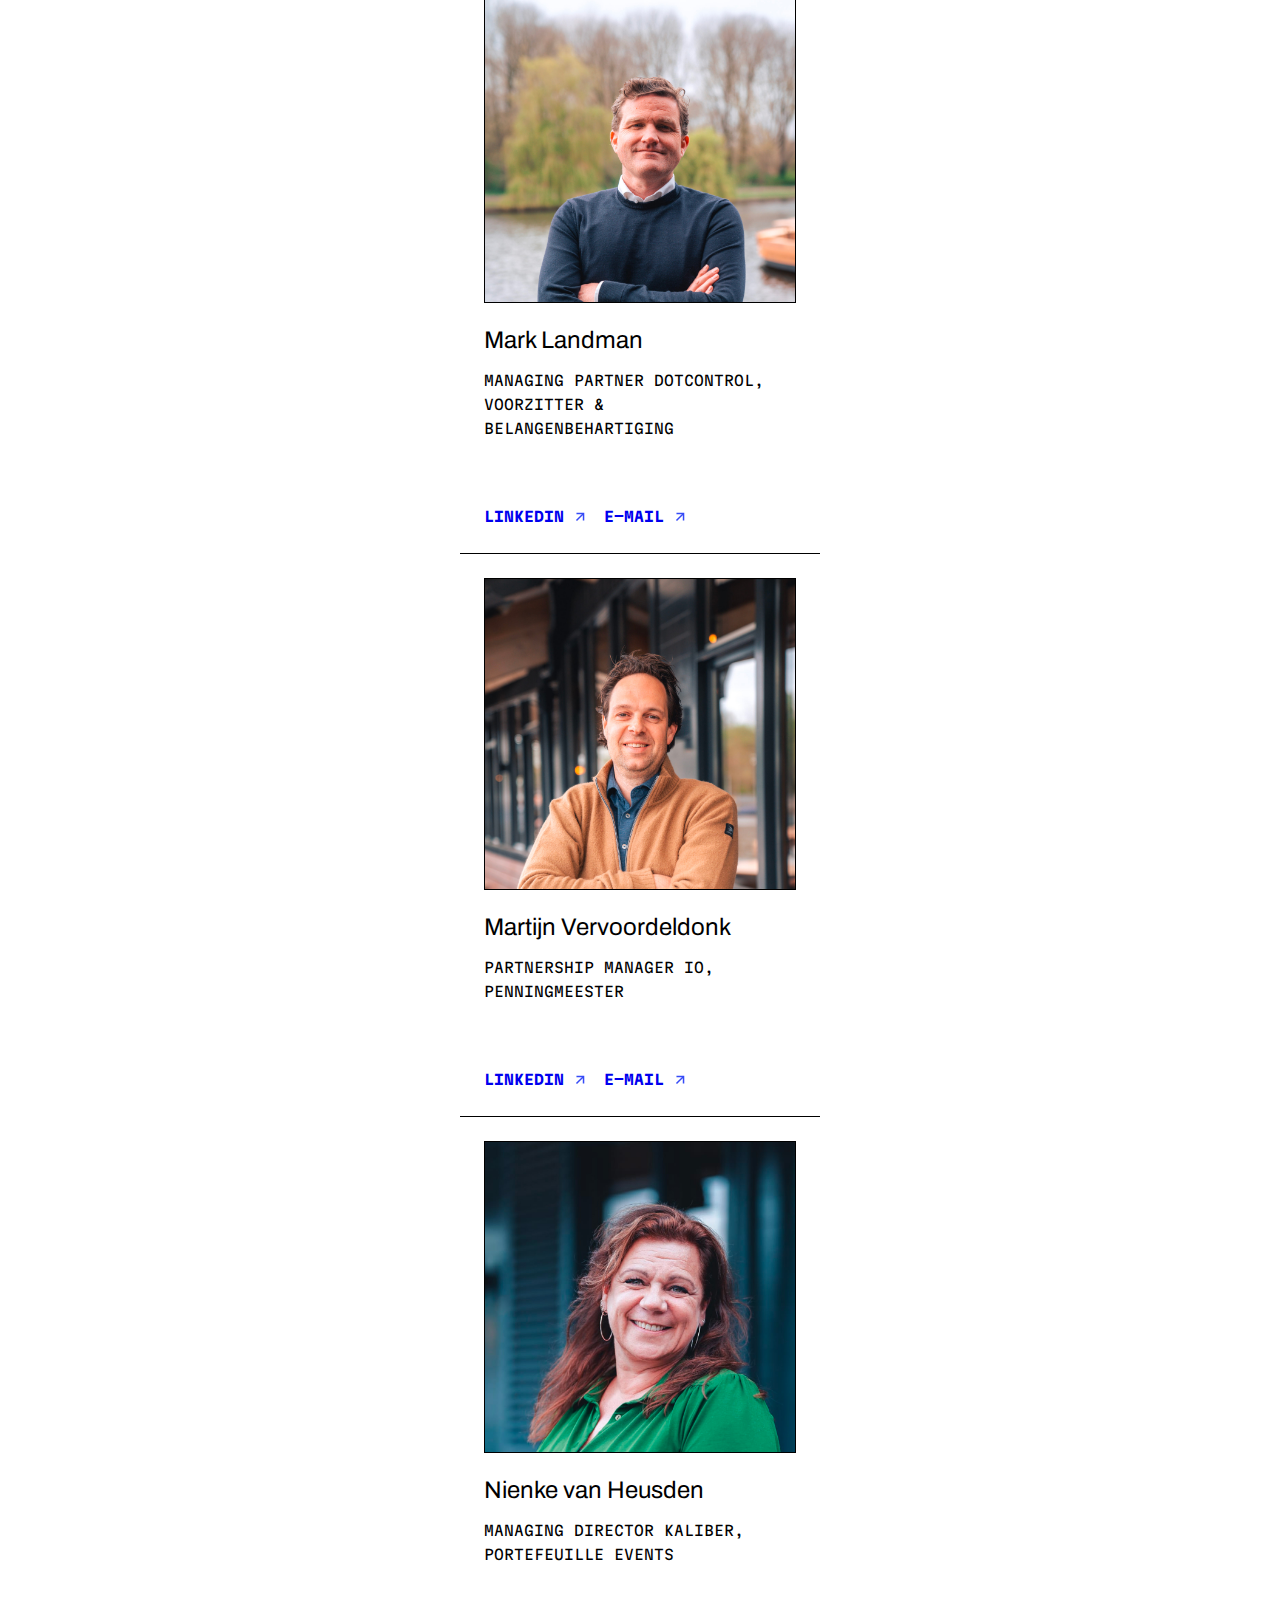
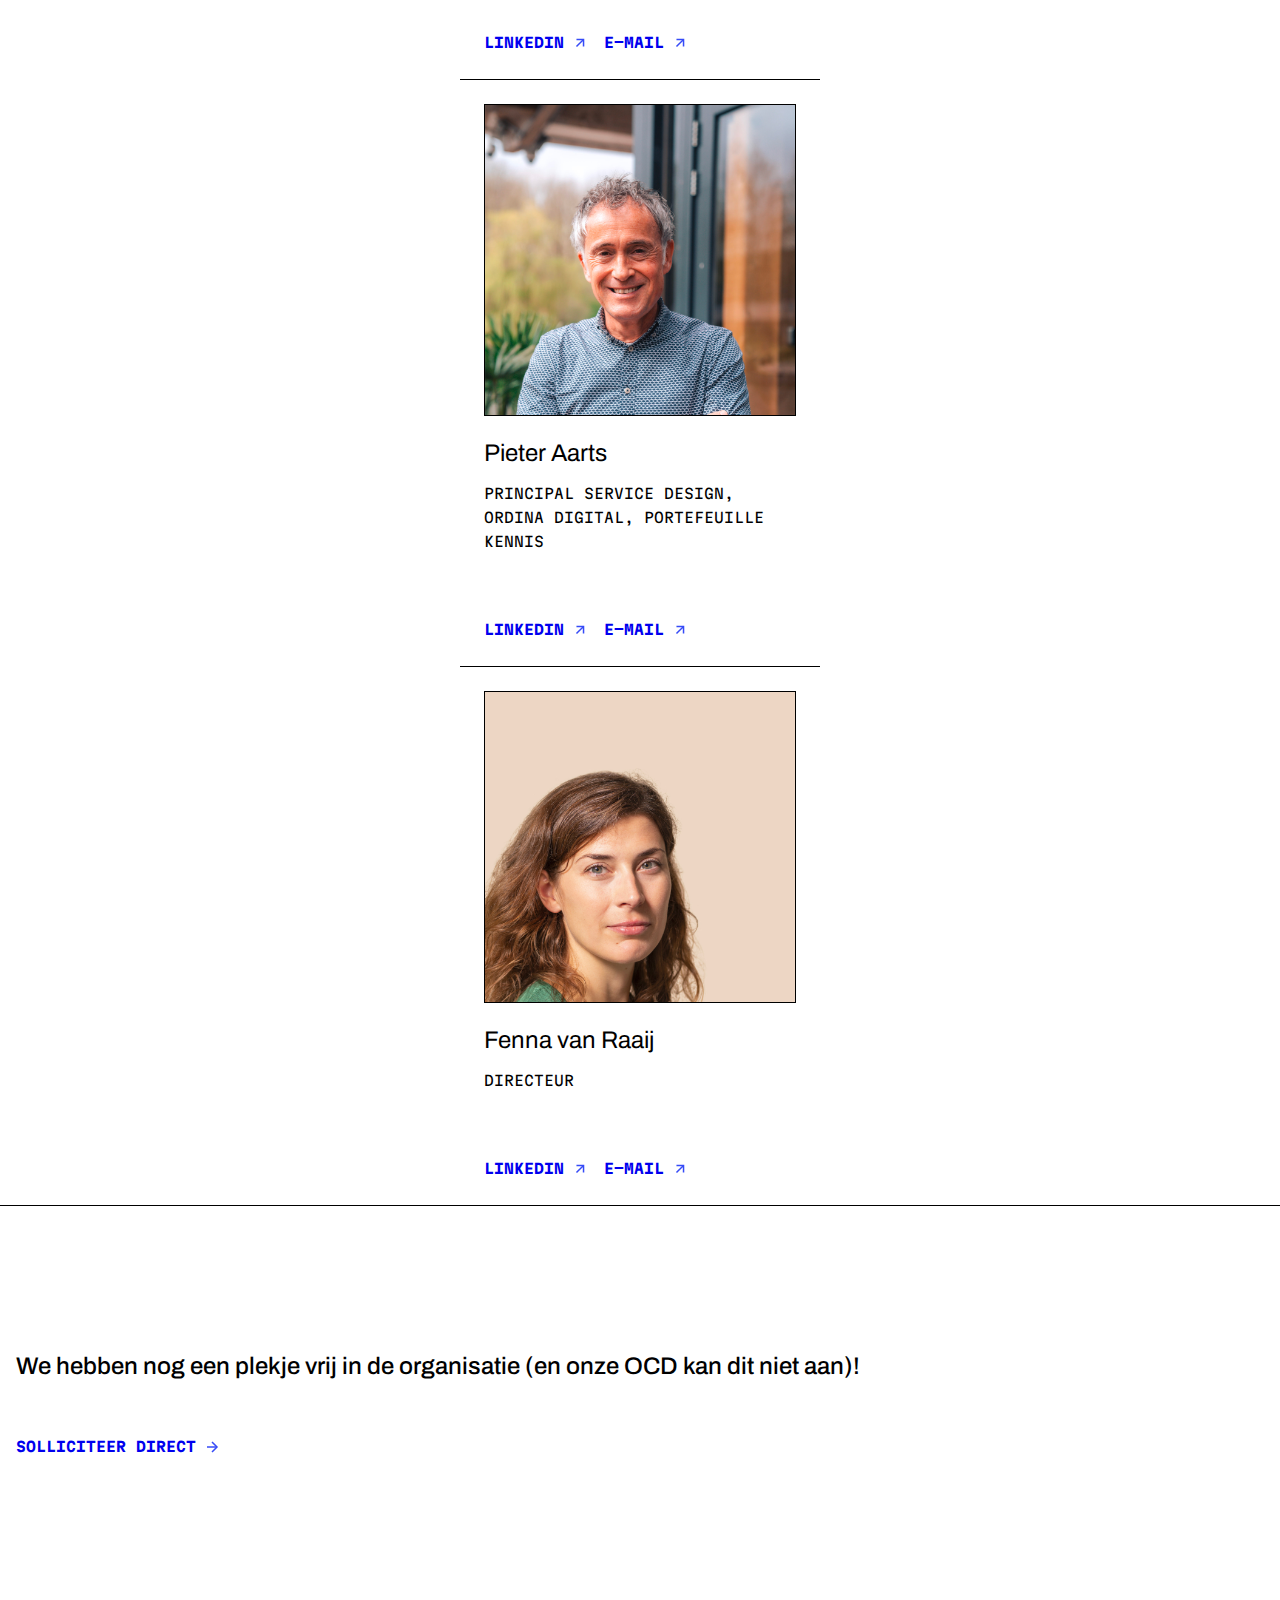
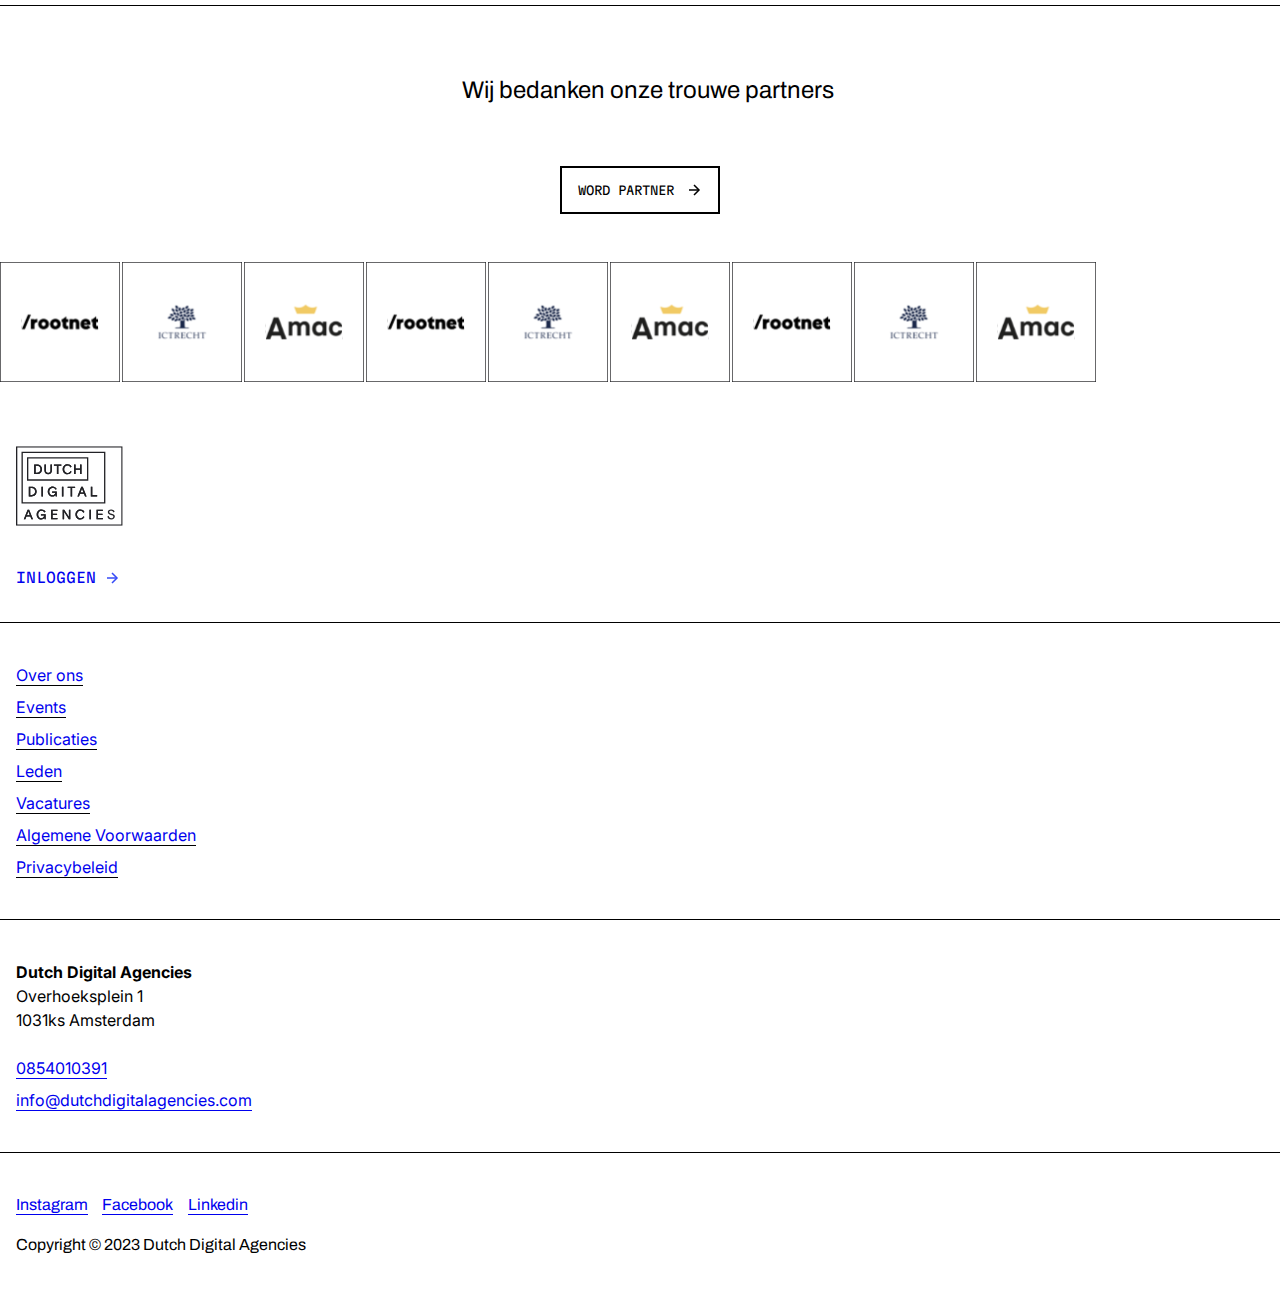
==== commit de4ea808: "fixed button name error" ====
--- a/dda.html
+++ b/dda.html
@@ -43,7 +43,7 @@
         <path d="M3 8L13 8" stroke="#364BF7" stroke-width="1.5" stroke-miterlimit="4.62023" stroke-linejoin="round"/>
         </svg>
       </button>
-      <div onclick=showSidebar()><button id="menubalk" href="#">
+      <div onclick=showSidebar()><button aria-label="open menu" id="menubalk" href="#" >
         
         <svg width="40" height="40" viewBox="0 0 40 40" fill="none" xmlns="http://www.w3.org/2000/svg">
           <rect x="0.5" y="0.5" width="39" height="39" stroke="#222226"/>
--- a/styles/dda.css
+++ b/styles/dda.css
@@ -138,7 +138,7 @@
 
     p {
         padding-right: 16px; } }
-        
+
         .button-leden {
             display: flex;
             align-items: center;
@@ -206,6 +206,7 @@
     align-items: center;
     flex-direction: column;
     
+    
     article {
         display: flex;
         flex-direction: column;
@@ -223,14 +224,16 @@
     font-family:"Archivo";
     font-size: 24px;
     font-weight: 400;
-    padding-top: 24px; }     
+    padding-top: 24px;
+    width: 312px; }     
 
 .infopersoon {
     font-family: "Martian Mono";
     text-transform: uppercase;
     font-size: 14px;
     padding-top: 16px; 
-    padding-bottom: 64px; }
+    padding-bottom: 64px;
+    width: 312px; }
 
 .container-links-personen {
     display: flex;
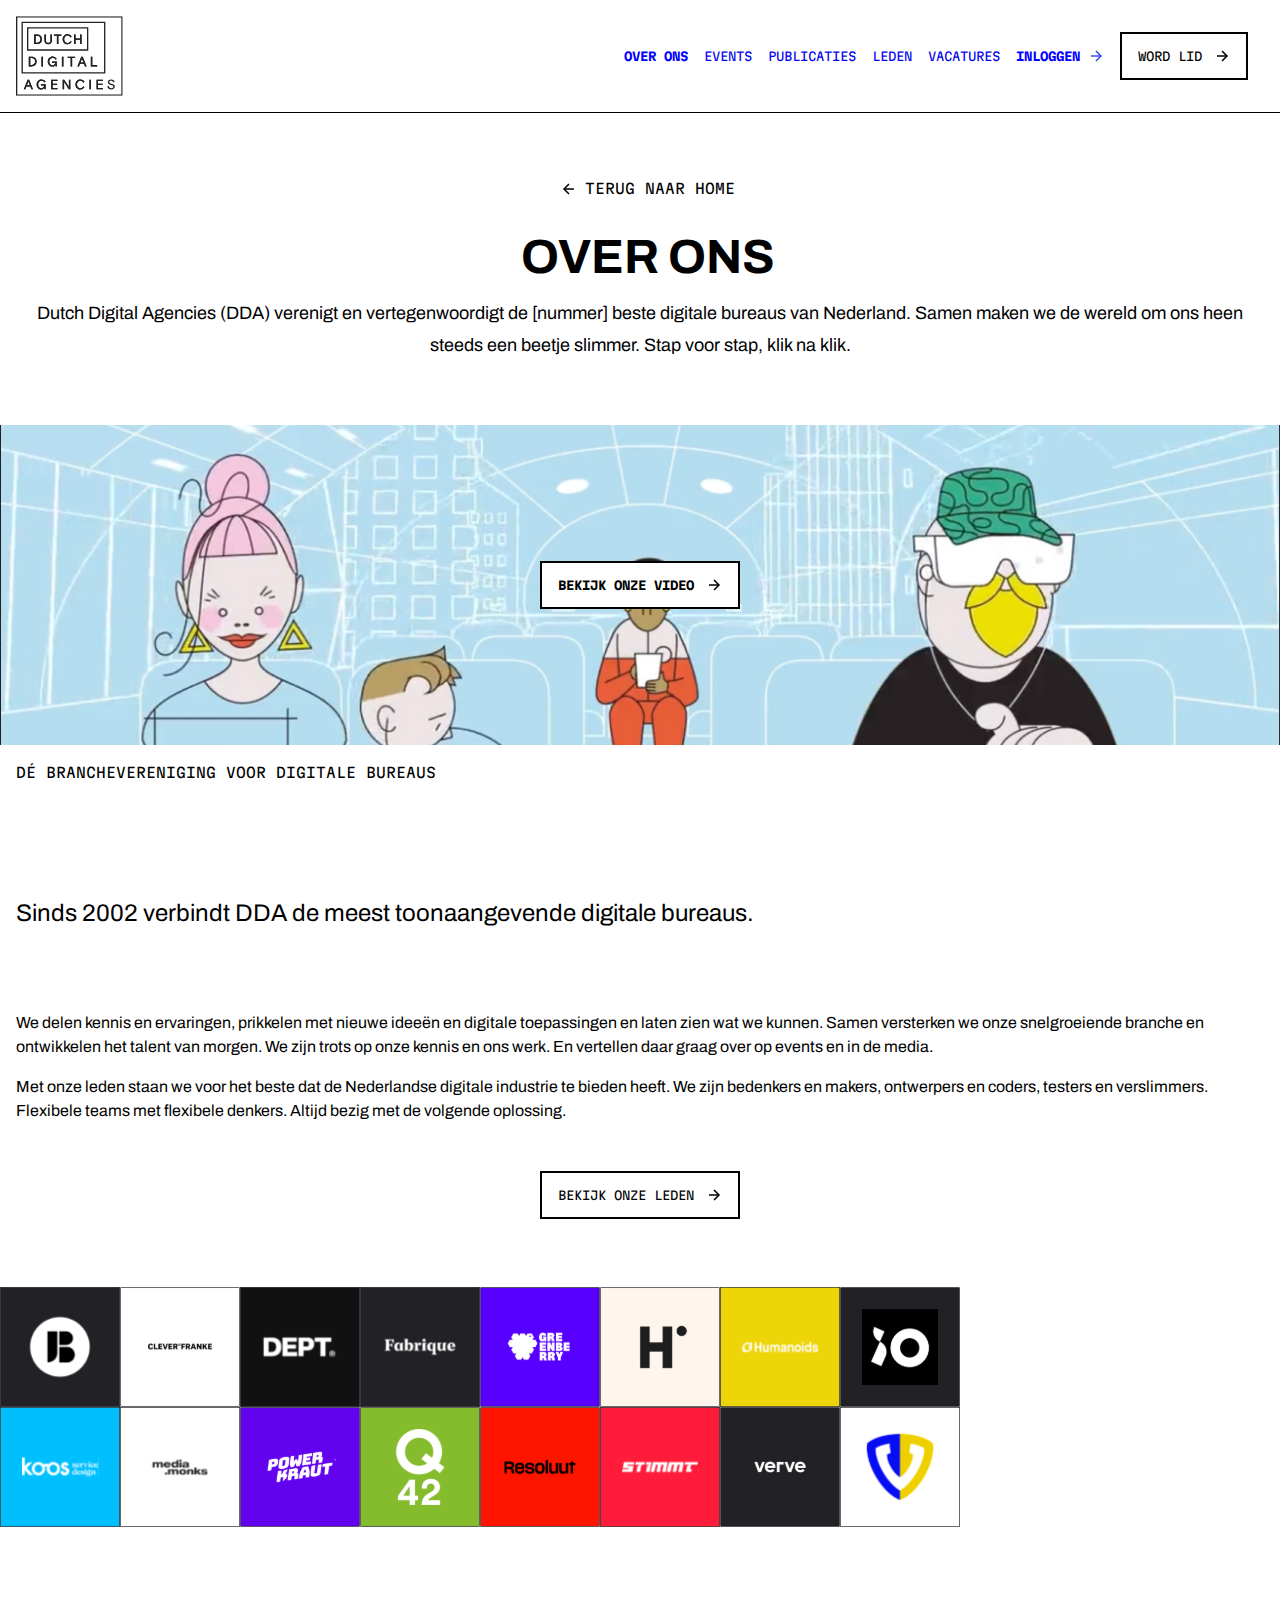
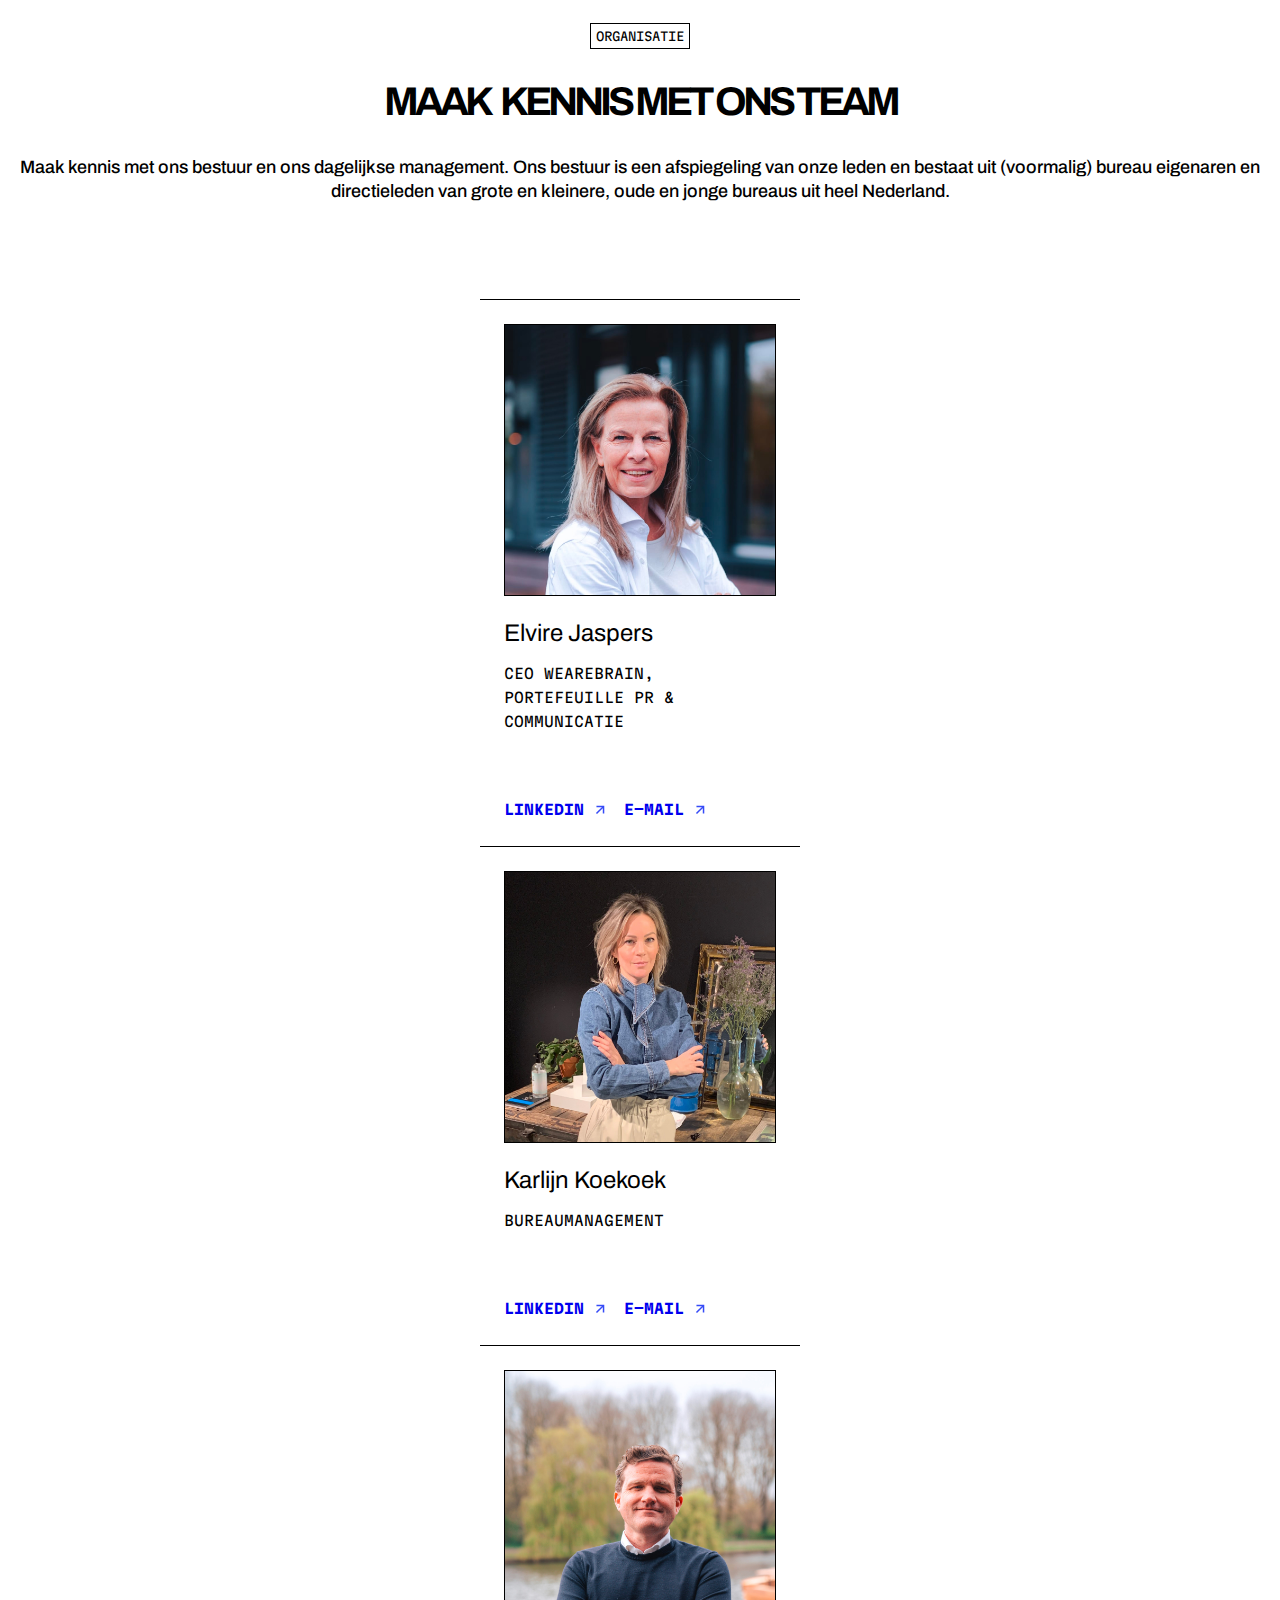
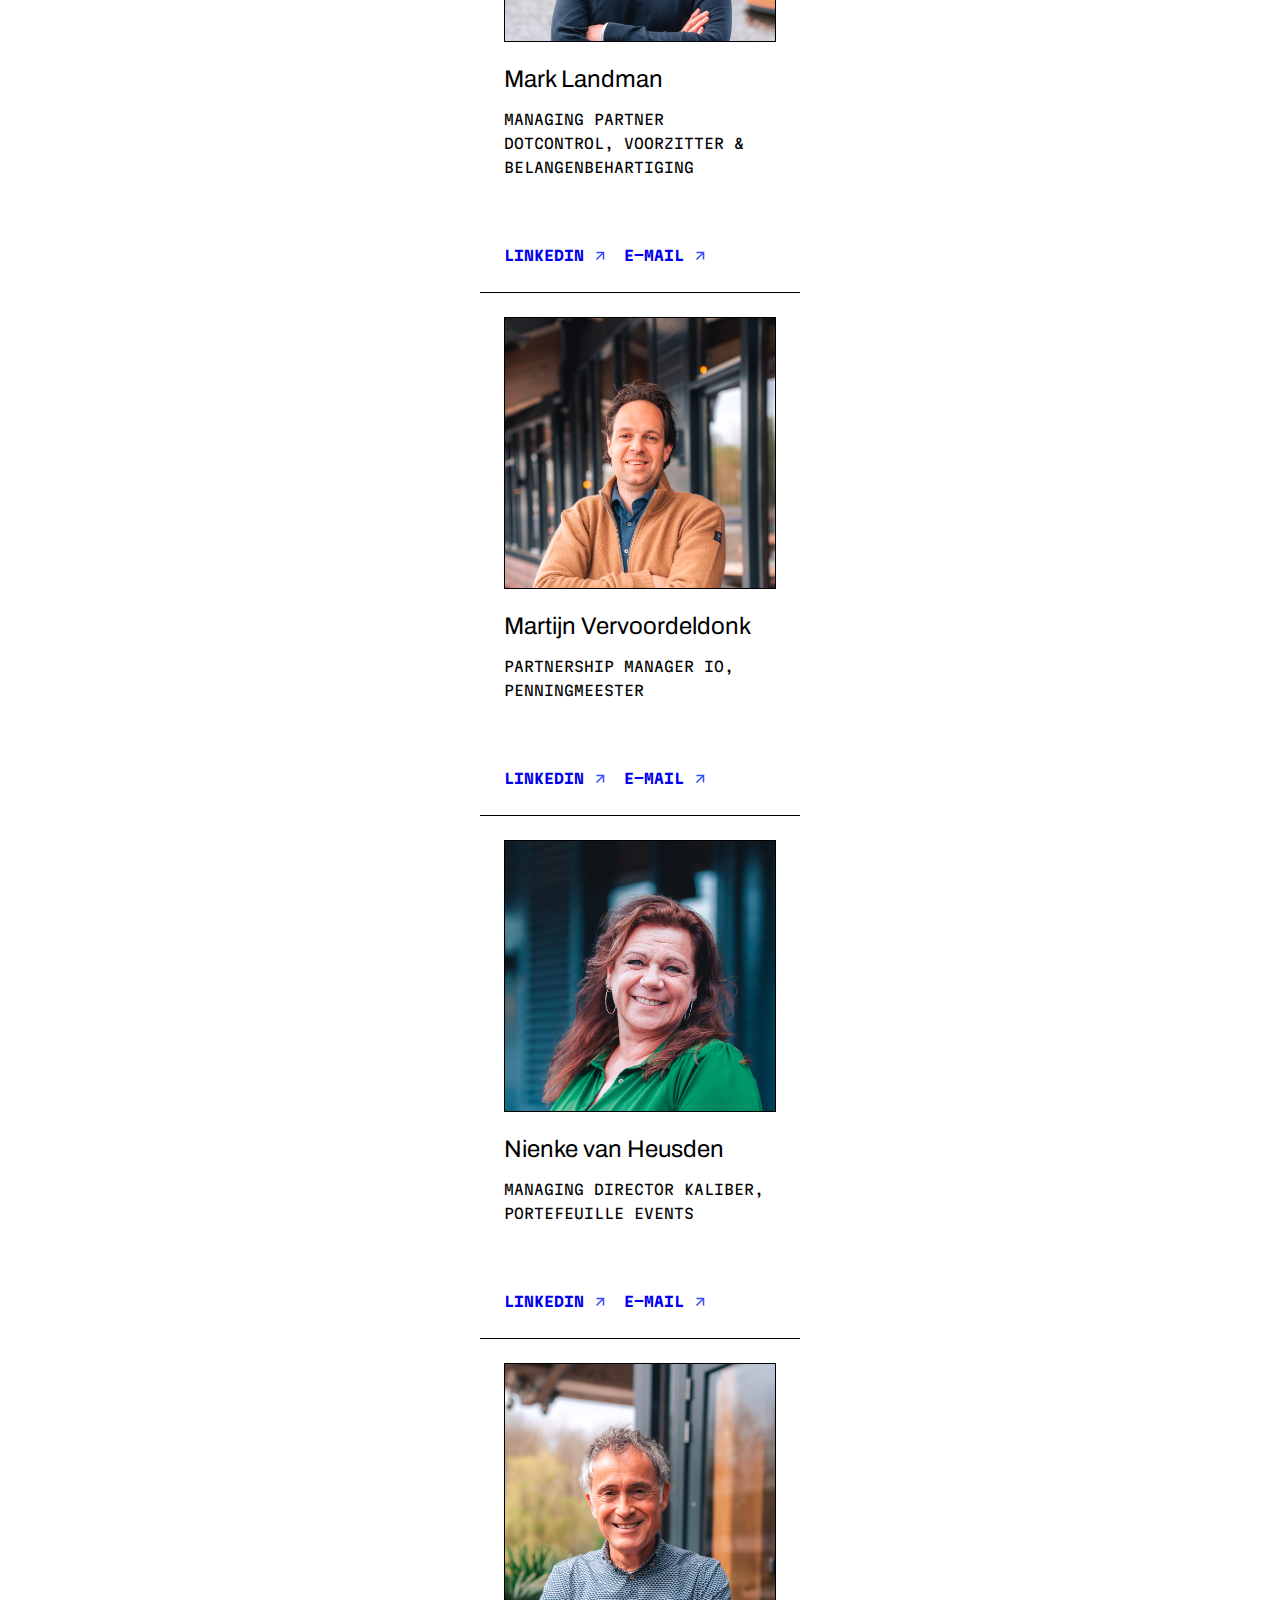
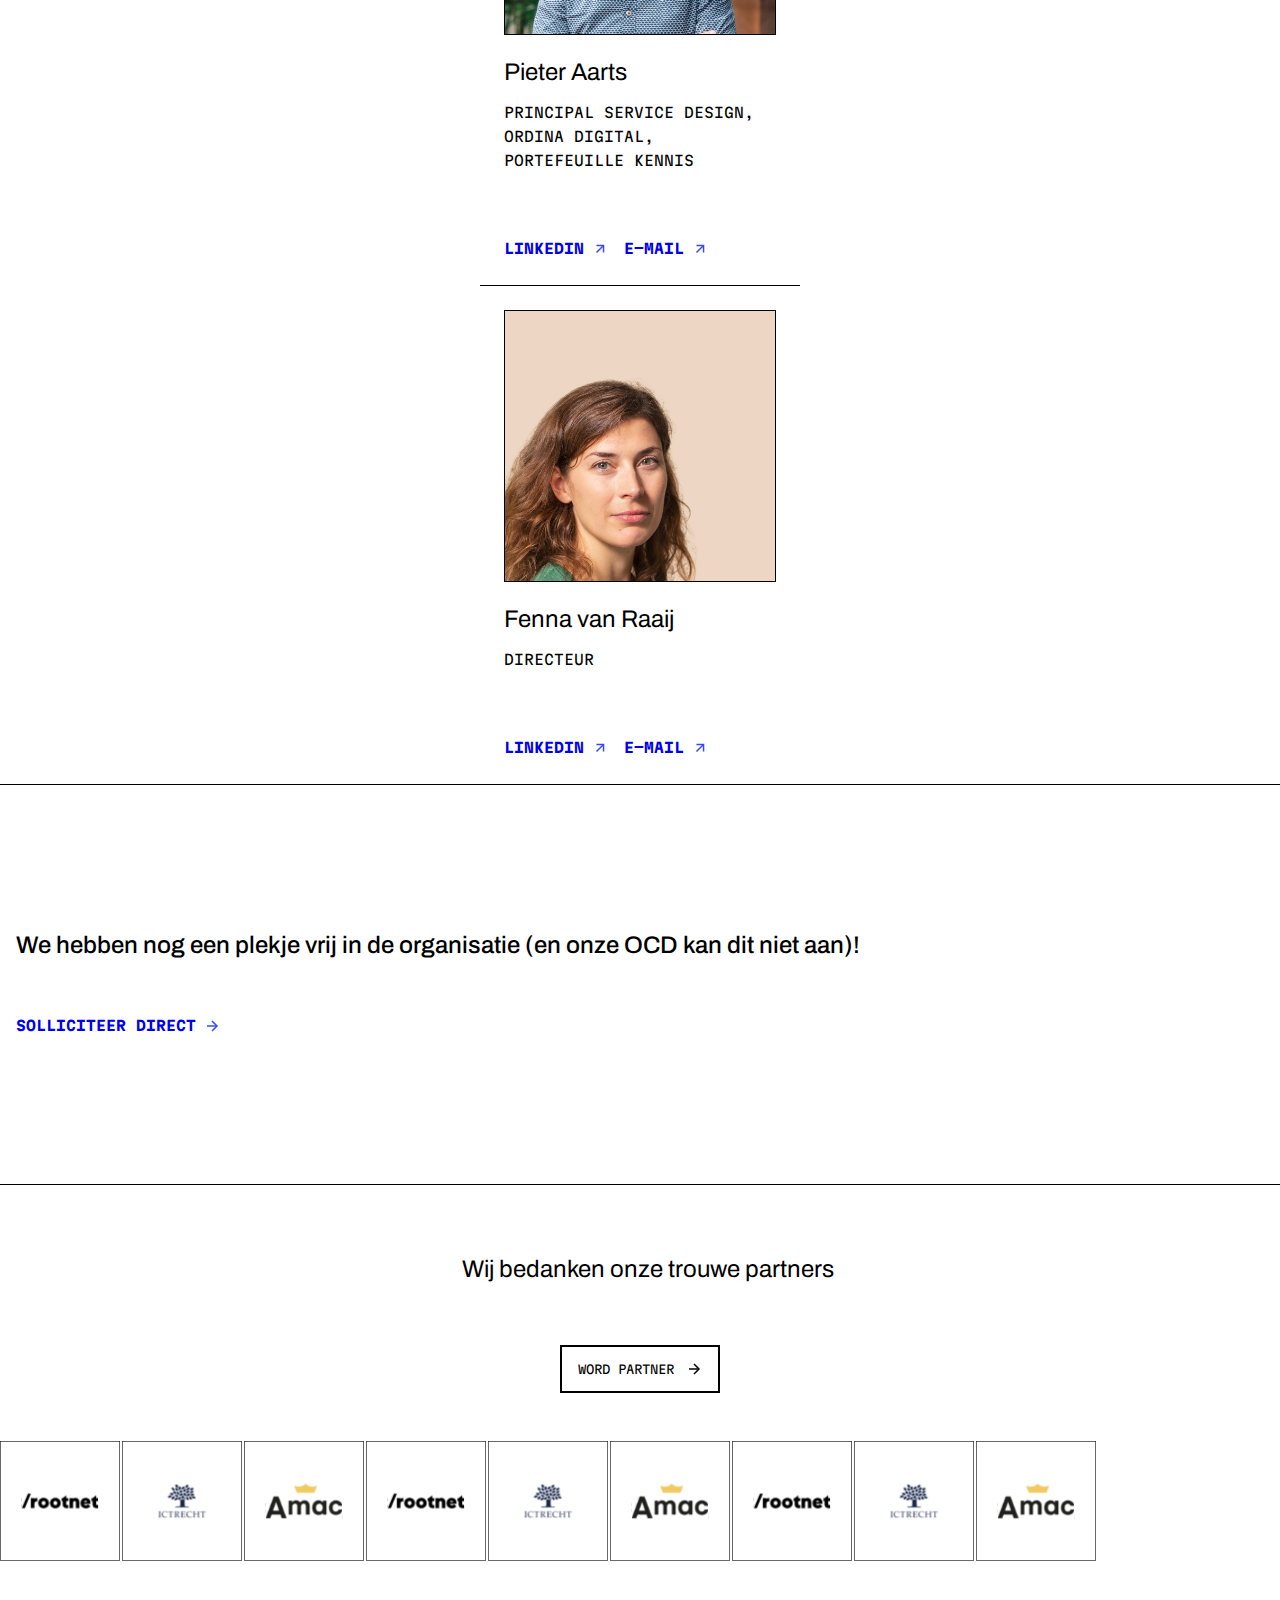
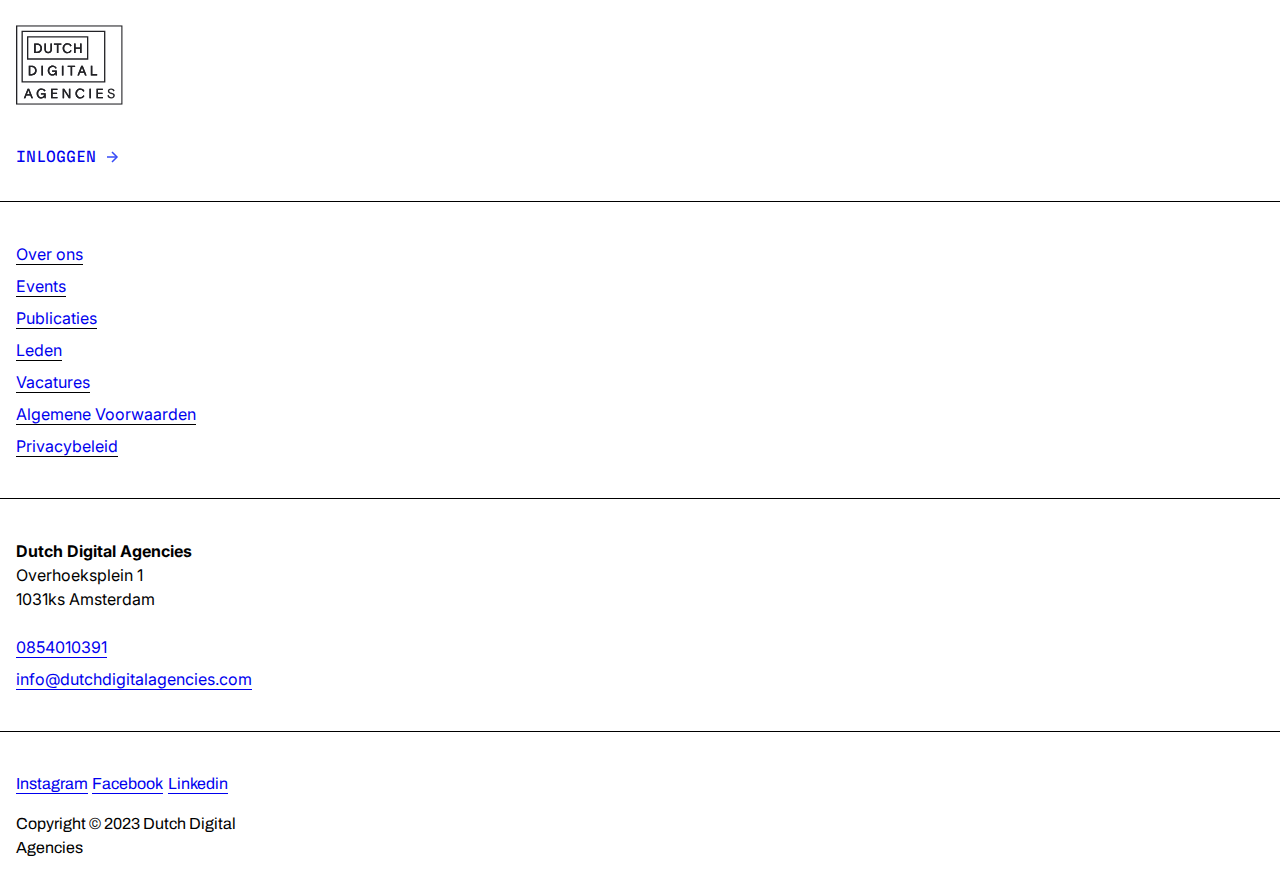
==== commit 9b869c98: "Fixed size and images" ====
--- a/dda.html
+++ b/dda.html
@@ -26,25 +26,30 @@
  <header>
   
 
-  <img id="logo" src="content/dda-logo-white.svg" width="53.33" height="40" alt="logo dda">
+  <img id="logo" src="content/dda-logo-white.svg" alt="logo dda">
     
   <!-- navigatiebalk -->
 
     <nav>
-      <div><a href="#">over ons</a></div>
-      <div><a href="#">events</a></div>
-      <div><a href="#">publicaties</a></div>
-      <div><a href="#">leden</a></div>
-      <div><a href="#">vacatures</a></div>
-      <div><a href="#">inloggen</a></div>
-      <button id="word-lid">word lid           
+      <a class="headerlinkbold" href="#">over ons</a>
+      <a class="linkheader" href="#">events</a>
+      <a class="linkheader"  href="#">publicaties</a>
+      <a class="linkheader"  href="#">leden</a>
+      <a class="linkheader"  href="#">vacatures</a>
+      <a class="link-blauw" href="#">inloggen          
         <svg width="16" height="16" viewBox="0 0 16 16" fill="none" xmlns="http://www.w3.org/2000/svg">
         <path d="M8 3L13.0001 8.0001L8 13.0002" stroke="#364BF7" stroke-width="1.5" stroke-miterlimit="4.62023"/>
         <path d="M3 8L13 8" stroke="#364BF7" stroke-width="1.5" stroke-miterlimit="4.62023" stroke-linejoin="round"/>
+        </svg></a>
+
+      <button class="wordlid-button button">word lid           
+        <svg width="16" height="16" viewBox="0 0 16 16" fill="none" xmlns="http://www.w3.org/2000/svg">
+        <path  d="M8 3L13.0001 8.0001L8 13.0002" stroke="#000000" stroke-width="1.5" stroke-miterlimit="4.62023"/>
+        <path  d="M3 8L13 8" stroke="#000000" stroke-width="1.5" stroke-miterlimit="4.62023" stroke-linejoin="round"/>
         </svg>
       </button>
-      <div onclick=showSidebar()><button aria-label="open menu" id="menubalk" href="#" >
-        
+
+      <div onclick=showSidebar()><button aria-label="open menu" id="menubalk" href="#" > 
         <svg width="40" height="40" viewBox="0 0 40 40" fill="none" xmlns="http://www.w3.org/2000/svg">
           <rect x="0.5" y="0.5" width="39" height="39" stroke="#222226"/>
           <mask id="mask0_5_18742" style="mask-type:alpha" maskUnits="userSpaceOnUse" x="4" y="4" width="32" height="32">
@@ -69,7 +74,7 @@
         <path d="M13 8L3 8" stroke="#000000" stroke-width="1.5" stroke-miterlimit="4.62023" stroke-linejoin="round"/>
         </svg>Terug naar home</a>
          <h1>Over ons</h1>
-          <p id="text1">Dutch Digital Agencies (DDA) verenigt en vertegenwoordigt de [nummer] beste digitale bureaus van Nederland. 
+          <p>Dutch Digital Agencies (DDA) verenigt en vertegenwoordigt de [nummer] beste digitale bureaus van Nederland. 
              Samen maken we de wereld om ons heen steeds een beetje slimmer. Stap voor stap, klik na klik.</p>
     </div>
 
@@ -77,7 +82,7 @@
 
       <!-- video dda -->
 
-   <img id="video" src="content/video.svg" alt="video">
+   <img id="video" src="content/video.jpg" alt="video">
     <div class="video-overlay">
       <button class="button button-bold">bekijk onze video
        <svg width="16" height="16" viewBox="0 0 16 16" fill="none" xmlns="http://www.w3.org/2000/svg">
@@ -86,8 +91,9 @@
         </svg>
       </button>
     </div>
-     <p id="text2">Dé branchevereniging voor digitale bureaus</p>
-    </div>
+   </div>
+    
+    <p id="text2">Dé branchevereniging voor digitale bureaus</p>
 
     <div class="informatie">
 
@@ -157,7 +163,7 @@
       
       <article class="elvire black-box">
         
-        <img src="content/personen/elvire-no-border.jpg" alt="elvire" width="312" height="312">
+        <img src="content/personen/elvire-no-border.jpg" alt="elvire">
 
         <div class="article-info" >
           <h3 class="naam-medewerker">Elvire Jaspers</h3>
@@ -172,7 +178,7 @@
 
       <article class="karlijn black-box">
 
-        <img src="content/personen/karlijn-no-border.jpg" alt="karlijn" width="312" height="312">
+        <img src="content/personen/karlijn-no-border.jpg" alt="karlijn">
 
         <div class="article-info">
           <h3 class="naam-medewerker">Karlijn Koekoek</h3>
@@ -187,7 +193,7 @@
 
       <article class="mark black-box">
 
-        <img src="content/personen/mark-no-border.jpg" alt="mark" width="312" height="312">
+        <img src="content/personen/mark-no-border.jpg" alt="mark">
       
         <div class="article-info">
           <h3 class="naam-medewerker">Mark Landman</h3>
@@ -202,7 +208,7 @@
       
       <article class="martijn black-box">
       
-        <img src="content/personen/martijn-no-border.jpg" alt="martijn" width="312" height="312">
+        <img src="content/personen/martijn-no-border.jpg" alt="martijn">
         
         <div class="article-info">
           <h3 class="naam-medewerker">Martijn Vervoordeldonk</h3>
@@ -217,7 +223,7 @@
 
       <article class="nienke black-box">
 
-        <img src="content/personen/nienke-no-border.jpg" alt="nienke" width="312" height="312">
+        <img src="content/personen/nienke-no-border.jpg" alt="nienke">
         
         <div class="article-info">
           <h3 class="naam-medewerker">Nienke van Heusden</h3>
@@ -232,7 +238,7 @@
      
       <article class="pieter black-box">
   
-        <img src="content/personen/pieter-no-border.jpg" alt="pieter" width="312" height="312">
+        <img src="content/personen/pieter-no-border.jpg" alt="pieter">
 
         <div class="article-info">
           <h3 class="naam-medewerker">Pieter Aarts</h3>  
@@ -247,7 +253,7 @@
 
       <article class="fenna black-box">
 
-        <img src="content/personen/fenna-no-border.jpg" alt="fenna" width="312" height="312">
+        <img src="content/personen/fenna-no-border.jpg" alt="fenna">
 
         <div class="article-info">
          <h3 class="naam-medewerker">Fenna van Raaij</h3>
--- a/styles/dda.css
+++ b/styles/dda.css
@@ -20,6 +20,7 @@
 a {
     text-decoration: none; }
 
+
 .button {
     display: flex;
     align-items: center;
@@ -29,42 +30,73 @@
     font-family: "Martian Mono";
     text-transform: uppercase;
     gap: 12px;
+    box-shadow: inset 0 0 0 0 white;
+    transition: ease-out 0.3s;
     background-color: white;
     border: 2px solid black; }
 
-.button-bold {
-    font-weight: 700; }
-
-
-header {
-    display: flex;
-    justify-content: space-between;
-    gap: 16px;
-    margin: 16px;
-
-    #menubalk {
+    .button:hover {
         color: white;
-        background: none;
-        border: none; }
-
-    a, #word-lid { 
-        display:none ; } }
-
-#word-lid {
-    display: flex;
-    align-items: center;
-    justify-content: center;
-    font-size: 14px;
-    font-weight: bold;
-    height: 52px;
-    width: 248px ;
-    gap: 12px;
-    background-color: white;
-    border: 10% solid black; }
+        box-shadow: inset 300px 0 0 0 blue;
+        border: 2px solid blue; }
+
+    .stroke:hover {
+        color: #fff; }
+
+
+    .button-bold {
+        font-weight: 700; }
 
 .black-box {
     border-top: 1px solid black;
     border-width: auto; }   
+
+
+
+header {
+    display: flex;
+    justify-content: space-between;
+    margin: 16px;
+
+    nav {
+        display: flex;
+        align-items: center;
+        gap: 16px }
+
+        a {
+            font-family: "Martian Mono";
+            font-size: 12px;
+            text-transform: uppercase; }
+
+            .headerlinkbold, .link-blauw {
+                display: flex;
+                align-items: center;
+                gap: 8px;
+                color: blue;
+                font-weight: bold; }
+
+        #menubalk {
+            color: white;
+            background: none;
+            border: none; } }
+
+        @media all and (max-width: 850px)  { .linkheader, .wordlid-button {
+            display: none; } }
+
+        @media all and (max-width: 850px)  { .headerlinkbold, .link-blauw {
+            clip-path: circle(0); } }
+            
+        @media all and (min-width: 850px) { #menubalk {
+            display:none; } }
+
+#logo {
+    width: 53.33px;
+    height: 40px; }
+
+    @media all and (min-width: 850px) {#logo {
+        width: 106.67px;
+        height: 80px; } }
+    
     
 #terug-home {
     display: flex;
@@ -75,7 +107,7 @@
     font-size: 14px;
     gap: 8px;
     color: black;
-    padding-top: 64px; }
+    margin-top: 64px; }
 
 .over-ons {
     display: flex;
@@ -83,41 +115,45 @@
     flex-direction: column;
     text-align: center; 
     padding-bottom: 64px;
-    padding-left:16px ;}
-
-h1 {
-    font-size: 48px;
-    text-transform: uppercase;
-    margin-bottom: 16px;
-    line-height: 100%;
-    letter-spacing: -4%; }
-
-#text1 {
-    font-size: 18px; 
-    line-height: 32px;
-    margin-right: 16px;}    
+    padding-left:16px ;
+
+    h1 {
+        font-size: 48px;
+        text-transform: uppercase;
+        margin-bottom: 16px;
+        line-height: 100%;
+        letter-spacing: -4%; }
+
+        p {
+            font-size: 18px; 
+            line-height: 32px;
+            margin-right: 16px;} }   
 
 
 .video-button {
+    display: flex;
+    justify-content: center;
+    align-items: center;
+    flex-direction: column;
     position: relative;
-    width: fit-content; }
-
-#video {
-    display: flex;
-    justify-content: center;
-    align-items: center;}
-
-.video-overlay {
-    position: absolute;
-    top: 0;
-    left: 0;
-    width: 100%;
-    height: 100%;
-    display: flex;
-    justify-content: center;
-    align-items: center;}
-
+    width: 100%; }
+
+    #video {
+        height: 320px;
+        width: 100%;
+        object-fit: cover; }
+
+        .video-overlay {
+            position: absolute;
+            top: 0;
+            left: 0;
+            width: 100%;
+            height: 100%;
+            display: flex;
+            justify-content: center;
+            align-items: center;}
    
+
 #text2 {
     font-family: "Martian Mono" ;
     font-size: 14px;
@@ -129,15 +165,13 @@
 
 .informatie {
     padding-left: 16px;
+    padding-right: 16px;
 
    h2 { 
     font-size: 24px;
     font-weight: 400;
     padding-bottom: 62px;
-    padding-top: 92px; } 
-
-    p {
-        padding-right: 16px; } }
+    padding-top: 92px; } }
 
         .button-leden {
             display: flex;
@@ -149,6 +183,7 @@
         #text3 {
             padding-bottom: 16px;  }
 
+
 .logoscroller {
     display: flex;
     flex-direction: row;
@@ -176,28 +211,28 @@
     text-align: center;
     padding-top: 96px;
     padding-bottom: 96px;
-    width: 328px;
-    padding-left: 16px; }
-
-#organisatie-kop {
-    display: flex;
-    align-items: center;
-    justify-content: center;
-    font-family: "Martian Mono" ;
-    font-size: 12px;
-    text-transform: uppercase;
-    border: solid 1px;
-    width: 100px; }    
-
-#ons-team-kop {
-    font-size: 40px;
-    line-height: 40px;
-    letter-spacing: -4px;
-    text-transform: uppercase; }   
+    padding-left: 16px; 
+    padding-right: 16px;}
+
+    #organisatie-kop {
+        display: flex;
+        align-items: center;
+        justify-content: center;
+        font-family: "Martian Mono" ;
+        font-size: 12px;
+        text-transform: uppercase;
+        border: solid 1px;
+        width: 100px; }    
+
+        #ons-team-kop {
+            font-size: 40px;
+            line-height: 40px;
+            letter-spacing: -4px;
+            text-transform: uppercase; }   
  
-#tekst5 {
-    font-size: 18px;
-    font-weight: 500; }    
+            #tekst5 {
+                font-size: 18px;
+                font-weight: 500; }    
 
 
 .medewerkers {
@@ -205,74 +240,75 @@
     justify-content: center;
     align-items: center;
     flex-direction: column;
-    
     
     article {
         display: flex;
         flex-direction: column;
         padding: 24px; }
 
-    article > img {
-        align-self: center;
-        object-fit: cover; 
-        object-position: top;
-        outline: 1px solid black;
-        outline-offset: -1px; } }
+        article > img {
+            align-self: center;
+            object-fit: cover; 
+            object-position: top;
+            outline: 1px solid black;
+            outline-offset: -1px; 
+            width: 272px;
+            height: 272px} }
         
-
-.naam-medewerker {
-    font-family:"Archivo";
-    font-size: 24px;
-    font-weight: 400;
-    padding-top: 24px;
-    width: 312px; }     
-
-.infopersoon {
-    font-family: "Martian Mono";
-    text-transform: uppercase;
-    font-size: 14px;
-    padding-top: 16px; 
-    padding-bottom: 64px;
-    width: 312px; }
-
-.container-links-personen {
-    display: flex;
-    flex-direction: row;
-    gap: 16px; }    
-
-    .links-personen {
+        .naam-medewerker {
+            font-family:"Archivo";
+            font-size: 24px;
+            font-weight: 400;
+            padding-top: 24px;
+            width: 272px; }     
+
+        .infopersoon {
+            font-family: "Martian Mono";
+            text-transform: uppercase;
+            font-size: 14px;
+            padding-top: 16px; 
+            padding-bottom: 64px;
+            width: 272px; }
+
+        .container-links-personen {
+            display: flex;
+            flex-direction: row;
+            gap: 16px; }    
+
+            .links-personen {
+                display: flex;
+                font-family: "Martian Mono";
+                font-weight: bold;
+                font-size: 14px;
+                text-transform: uppercase;
+                gap: 8px; }    
+
+    .solliciteer {
         display: flex;
-        font-family: "Martian Mono";
-        font-weight: bold;
-        font-size: 14px;
-        text-transform: uppercase;
-        gap: 8px; }    
-
-.solliciteer {
-    display: flex;
-    justify-content: center;
-    flex-direction: column;
-    height: 400px;
-    width: 100%;
-   
-    h3 {
-      font-family: "Archivo";
-      font-size: 24px;
-      font-weight: 500;
-      margin-left: 16px;
-      margin-right: 16px;}
+        justify-content: center;
+        flex-direction: column;
+        height: 400px;
+        width: 100%;
+    
+        h3 {
+          font-family: "Archivo";
+          font-size: 24px;
+          font-weight: 500;
+          margin-left: 16px;
+          margin-right: 16px;}
       
-    a {
-      display: flex;  
-      align-items: center;
-      font-family: "Martian Mono";
-      font-size: 14px;
-      gap: 8px;
-      margin-left: 16px;
-      margin-right: 16px;
-      margin-top: 56px;
-      text-transform: uppercase;
-      font-weight: bold; } }
+        a {
+          display: flex;  
+          align-items: center;
+          font-family: "Martian Mono";
+          font-size: 14px;
+          gap: 8px;
+          margin-left: 16px;
+          margin-right: 16px;
+          margin-top: 56px;
+          text-transform: uppercase;
+          font-weight: bold; } }
+
 
 .partner {
     display: flex;
@@ -298,24 +334,26 @@
         width: 120px;
         height: 120px; }}
 
+
 .logo-inloggen {
     display: flex;
     flex-direction: column;
     height: 240px; 
     padding-left: 16px;}
 
-#logo-dda-footer {
-   margin-top: 64px; }    
-
- #inloggen {
-    display: flex;
-    align-items: center;
-    font-family: "Martian Mono";
-    text-transform: uppercase;
-    gap:8px;
-    font-size: 14px; 
-    margin-top: 40px;}
-    
+    #logo-dda-footer {
+       margin-top: 64px; }    
+
+     #inloggen {
+        display: flex;
+        align-items: center;
+        font-family: "Martian Mono";
+        text-transform: uppercase;
+        gap:8px;
+        font-size: 14px; 
+        margin-top: 40px;}
+    
+
 .footer-linkjes {
     display: flex;
     justify-content: center;
@@ -329,6 +367,7 @@
     row-gap: 8px;
     padding: 40px 0px 40px 16px; }
 
+
 .footer-info {
     display: flex;
     justify-content: center;
@@ -342,7 +381,6 @@
         text-decoration: underline; 
         text-underline-offset: 4px; }}
 
-
     #tekst-naam-dda {
         font-weight: bold; }
 
@@ -350,9 +388,10 @@
         margin-top: 24px;
         margin-bottom: 8px; }
 
+
 .footer-social {
     display: grid;
-    grid-template-columns: repeat(4,70px);
+    grid-template-columns: repeat(4,60px);
     grid-template-rows: 24px 24px;
     gap: 16px;
     padding: 40px 0px 40px 16px; 
@@ -377,7 +416,9 @@
         grid-row: 1;
         grid-column: 3; }
 
-    
-    
-
-
+
+
+    
+    
+
+
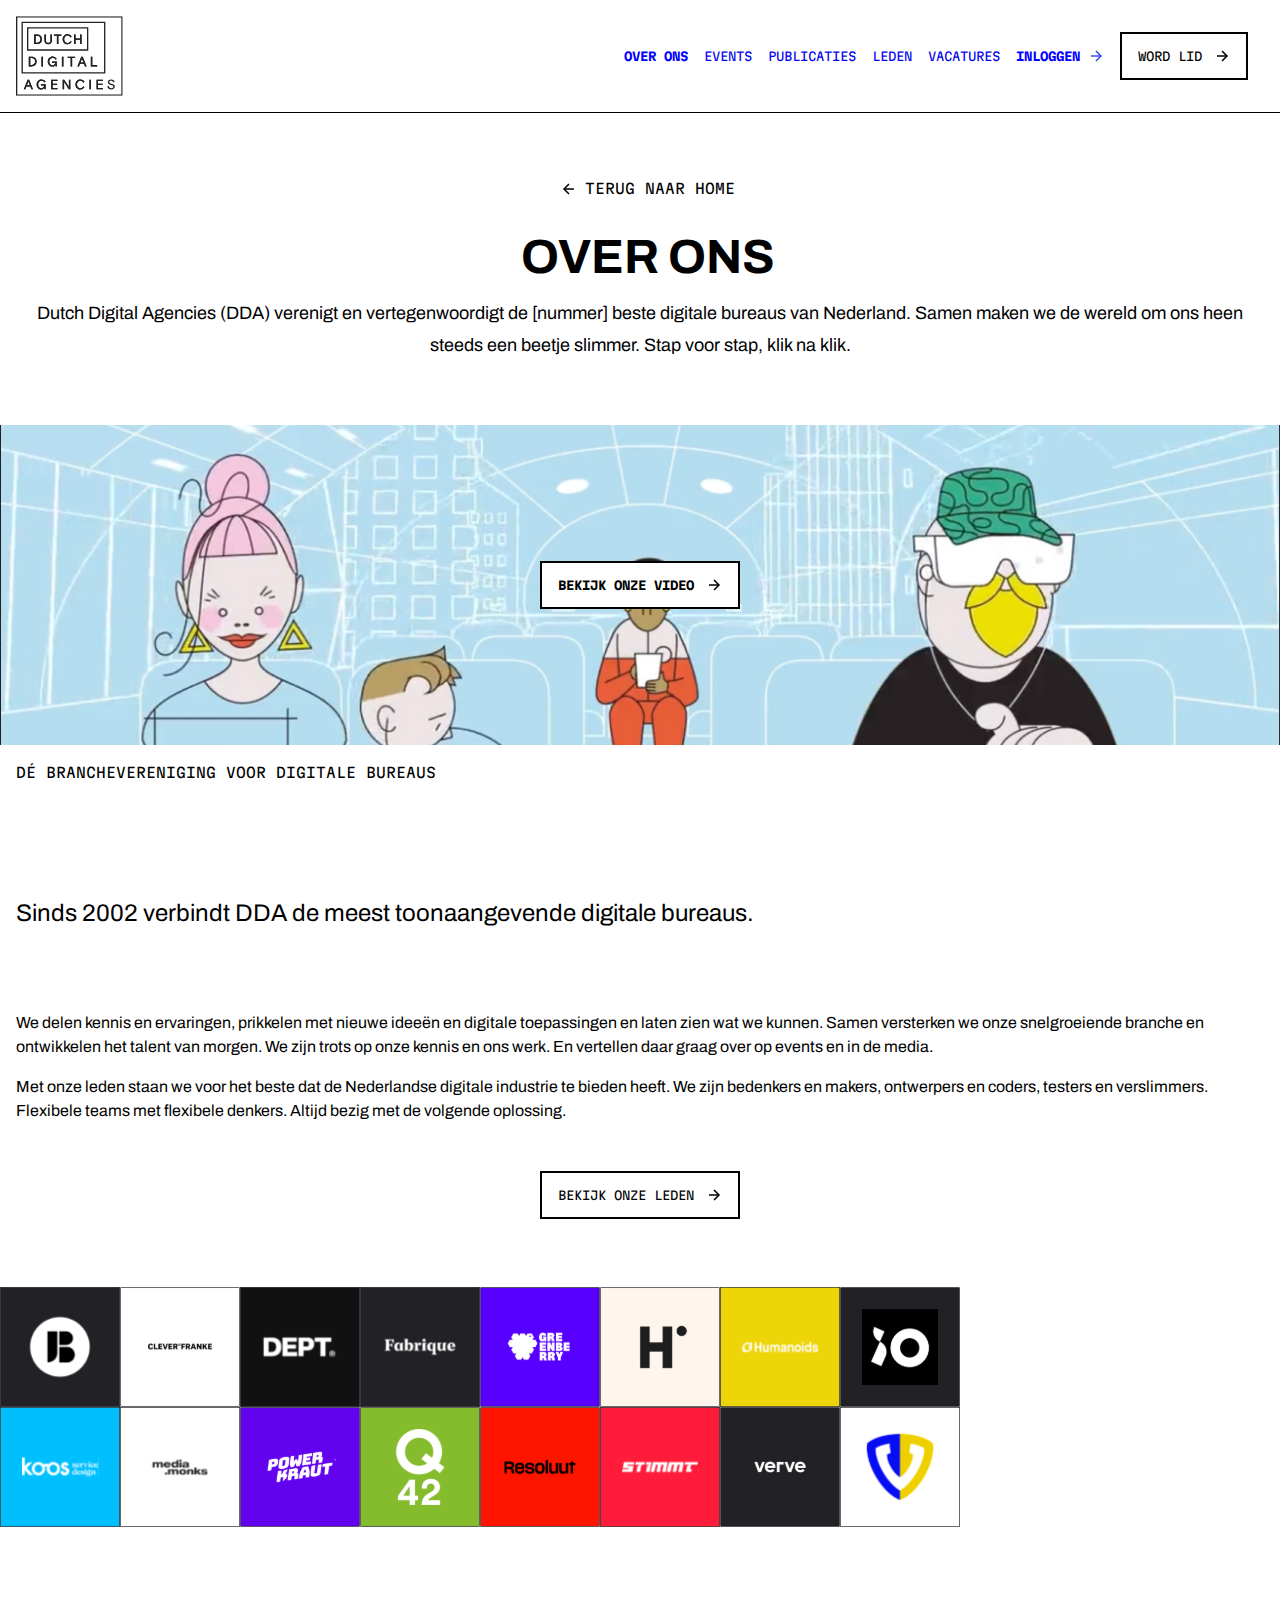
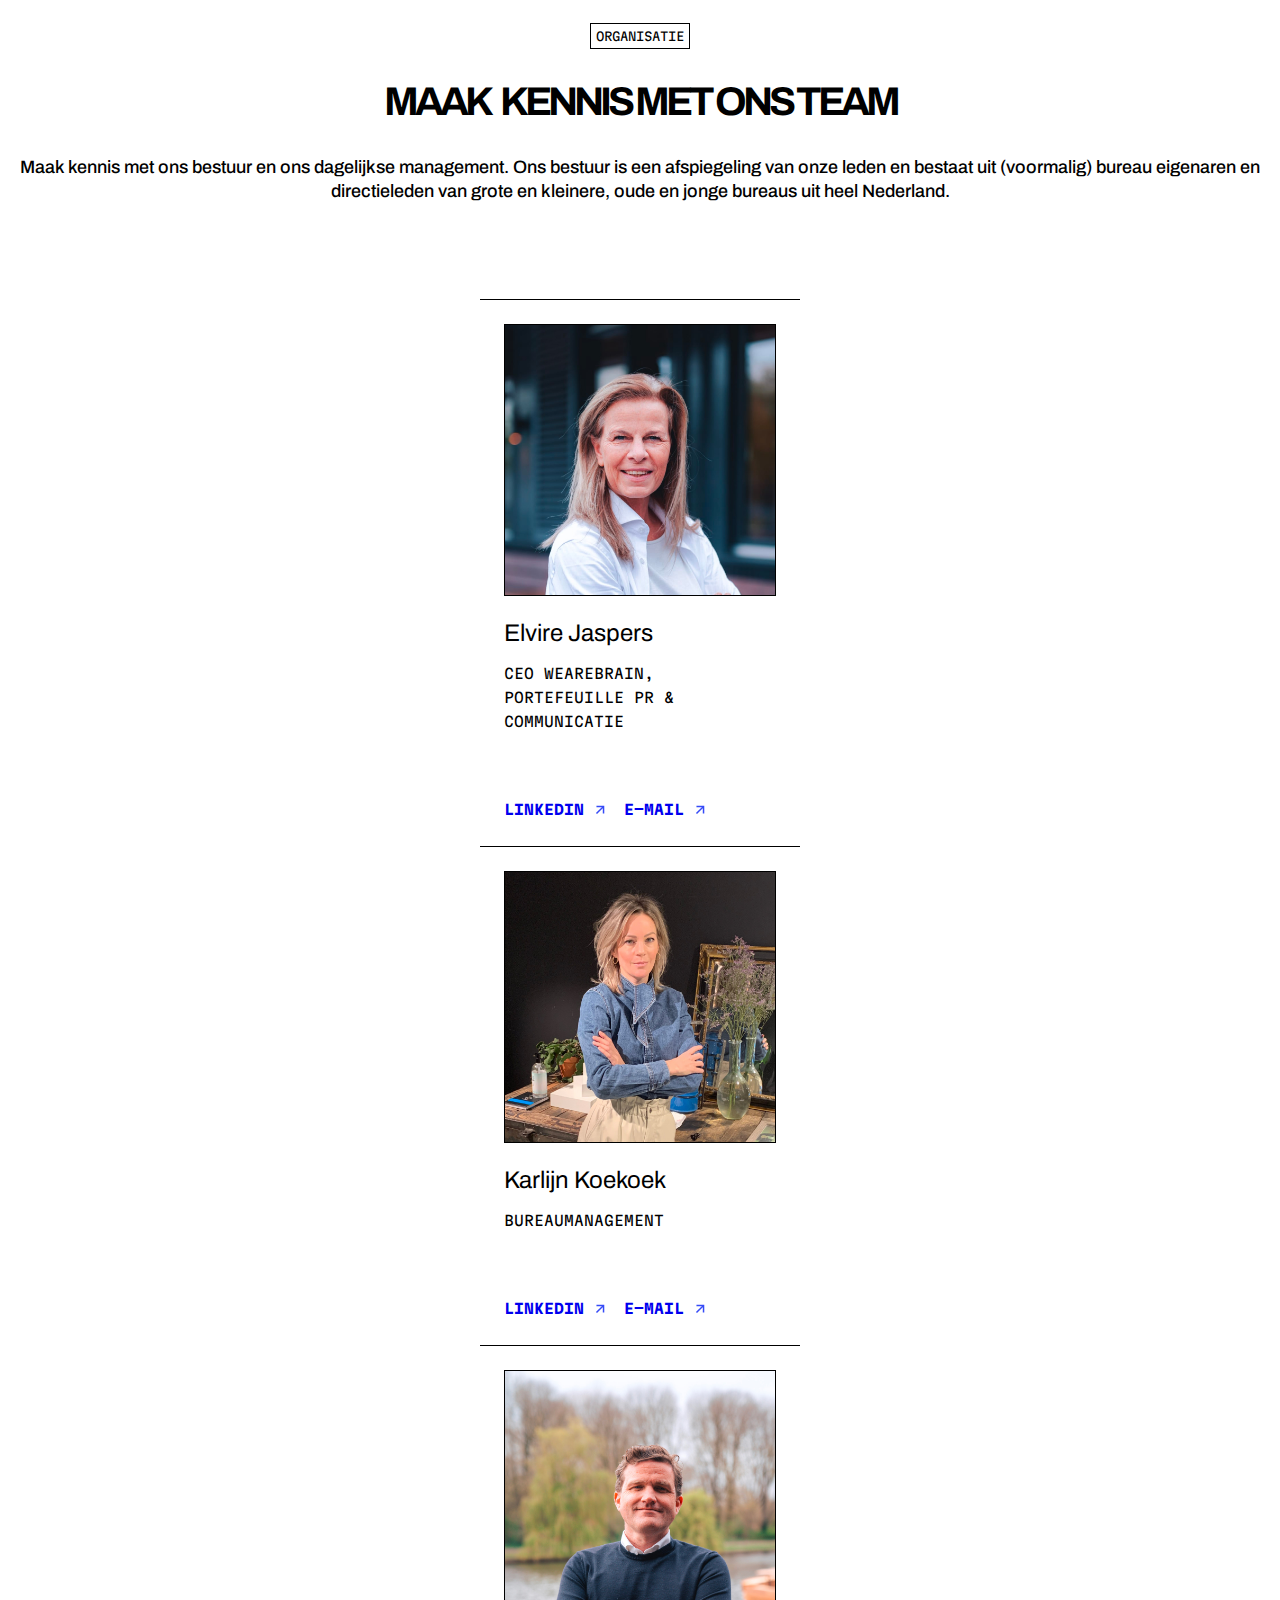
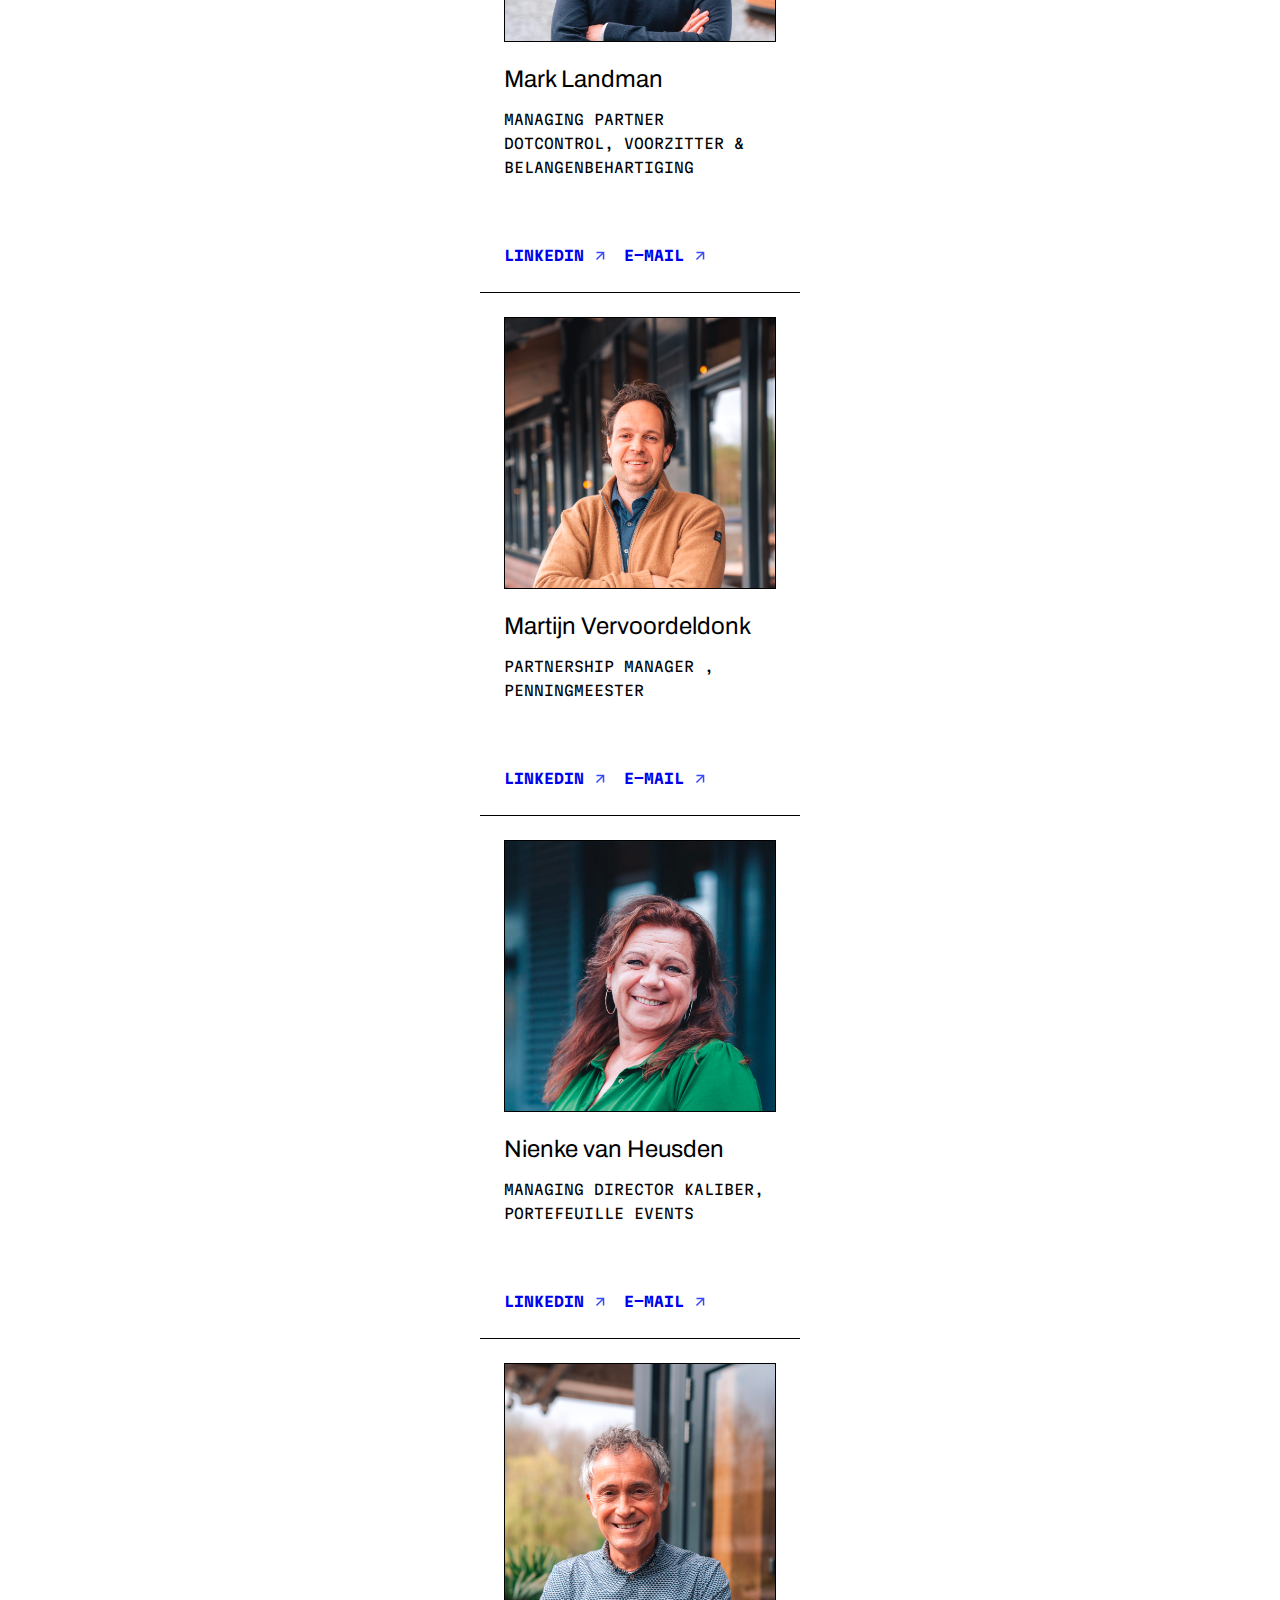
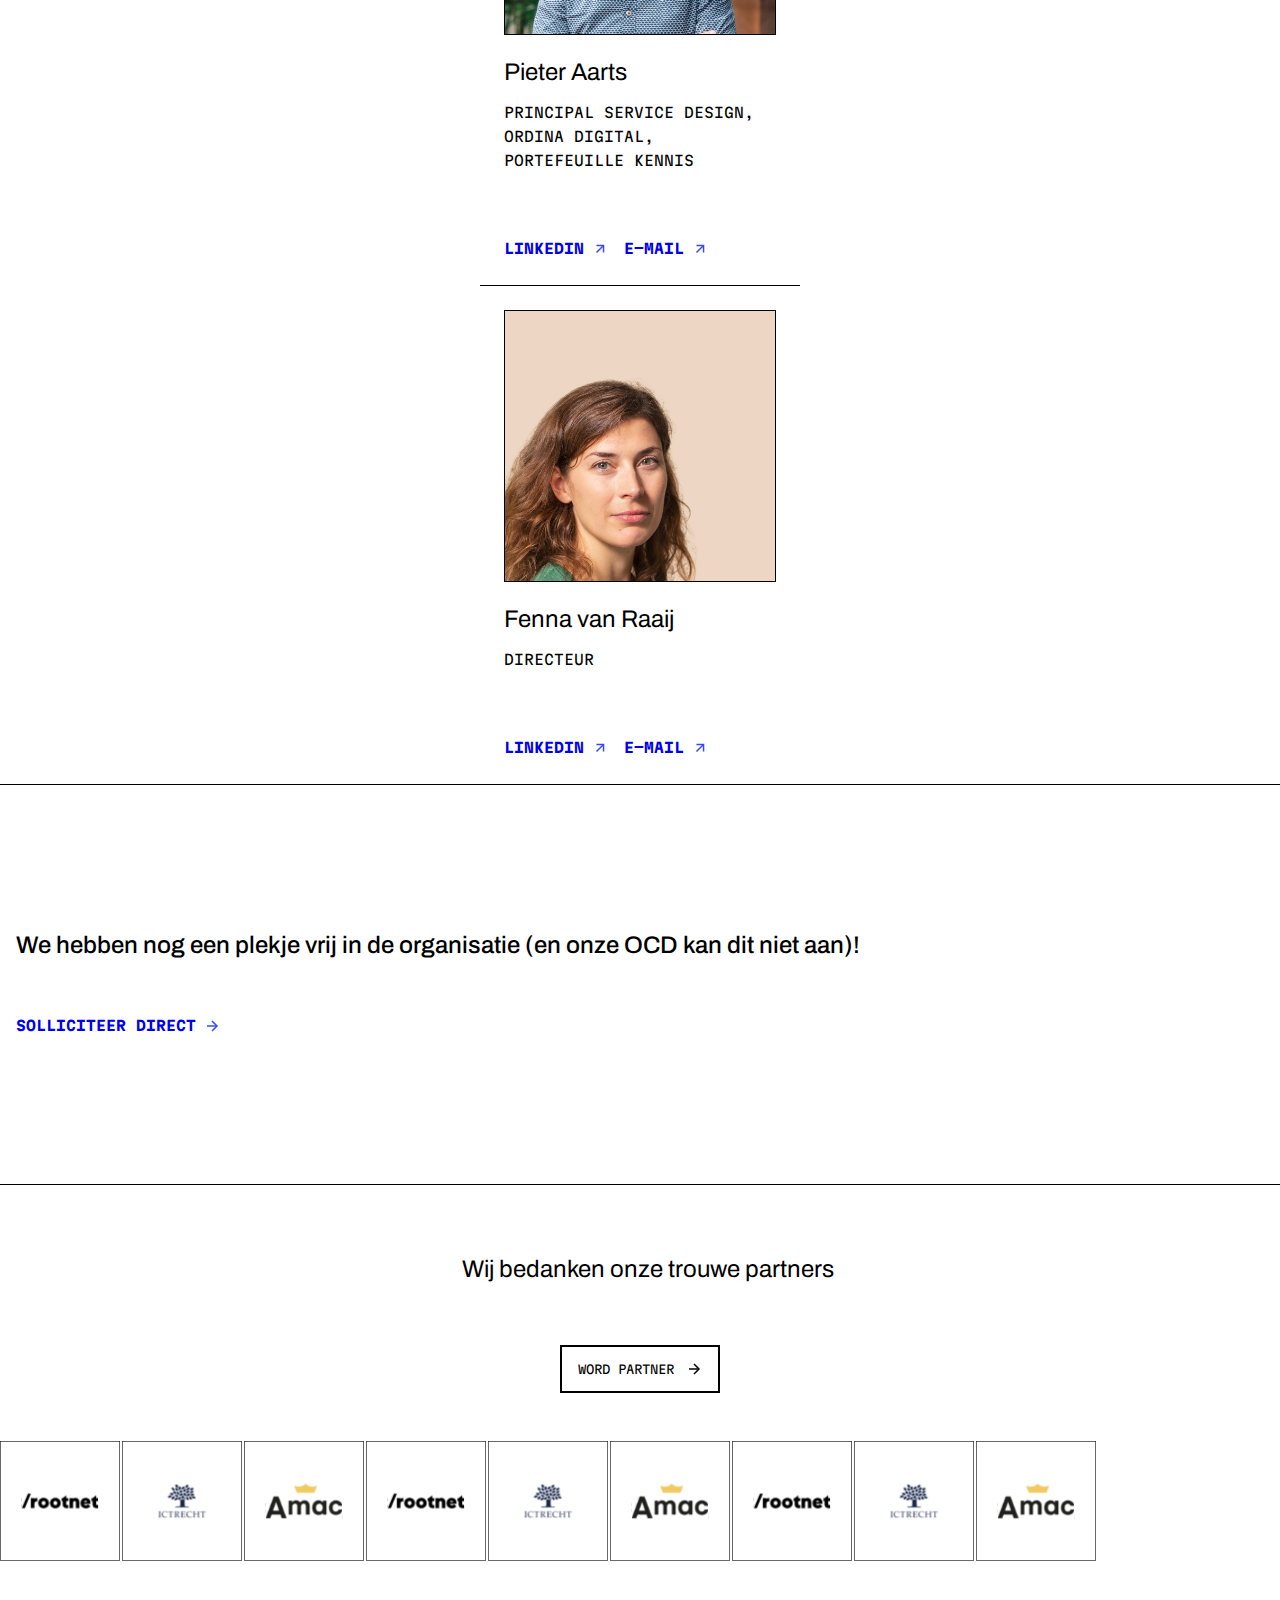
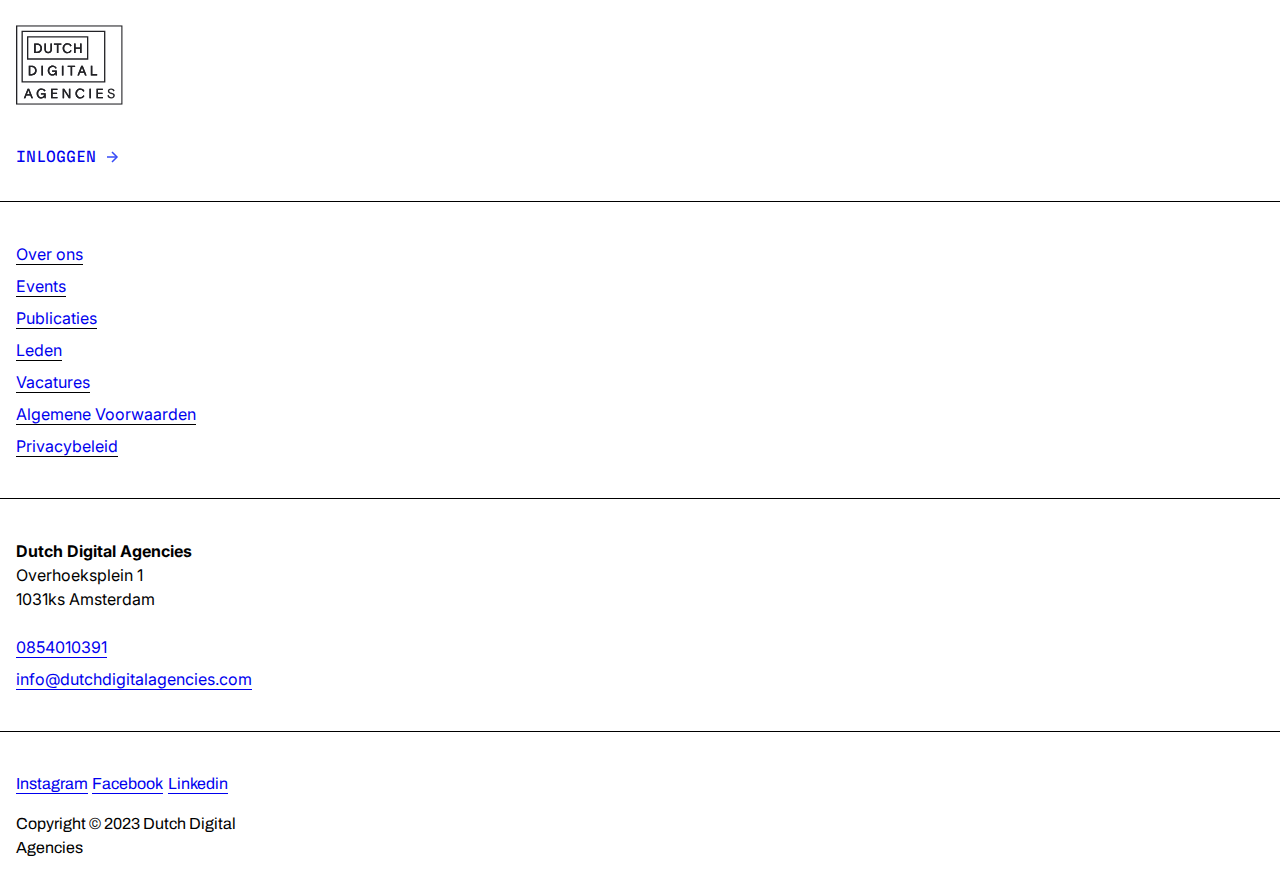
==== commit 98a49b2b: "fix" ====
--- a/dda.html
+++ b/dda.html
@@ -212,7 +212,7 @@
         
         <div class="article-info">
           <h3 class="naam-medewerker">Martijn Vervoordeldonk</h3>
-          <p class="infopersoon">Partnership manager iO, Penningmeester</p>
+          <p class="infopersoon">Partnership manager , Penningmeester</p>
 
           <div class="container-links-personen">
            <a class="links-personen" href="https://www.linkedin.com/in/martijnvervoordeldonk/" target="_blank">Linkedin<img src="content/arrow-right-up.svg" alt="linkedin martijn"></a>
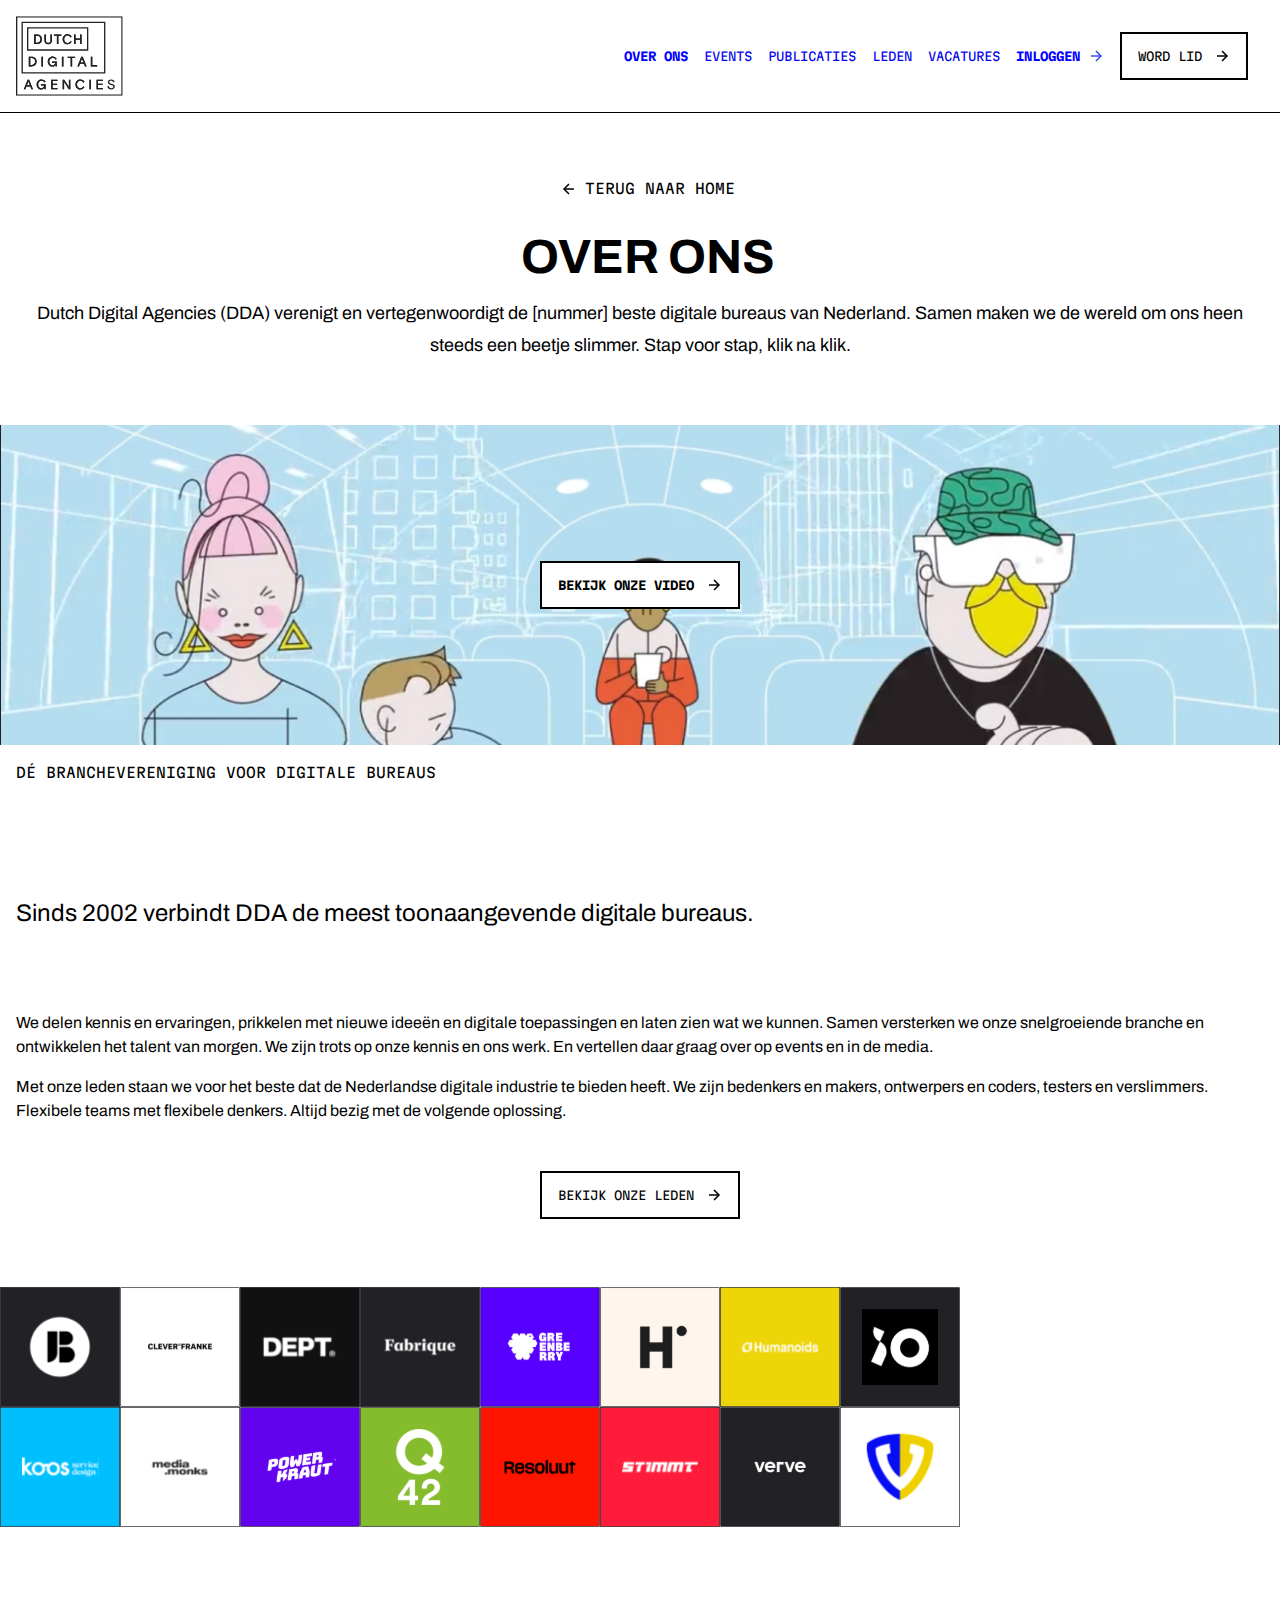
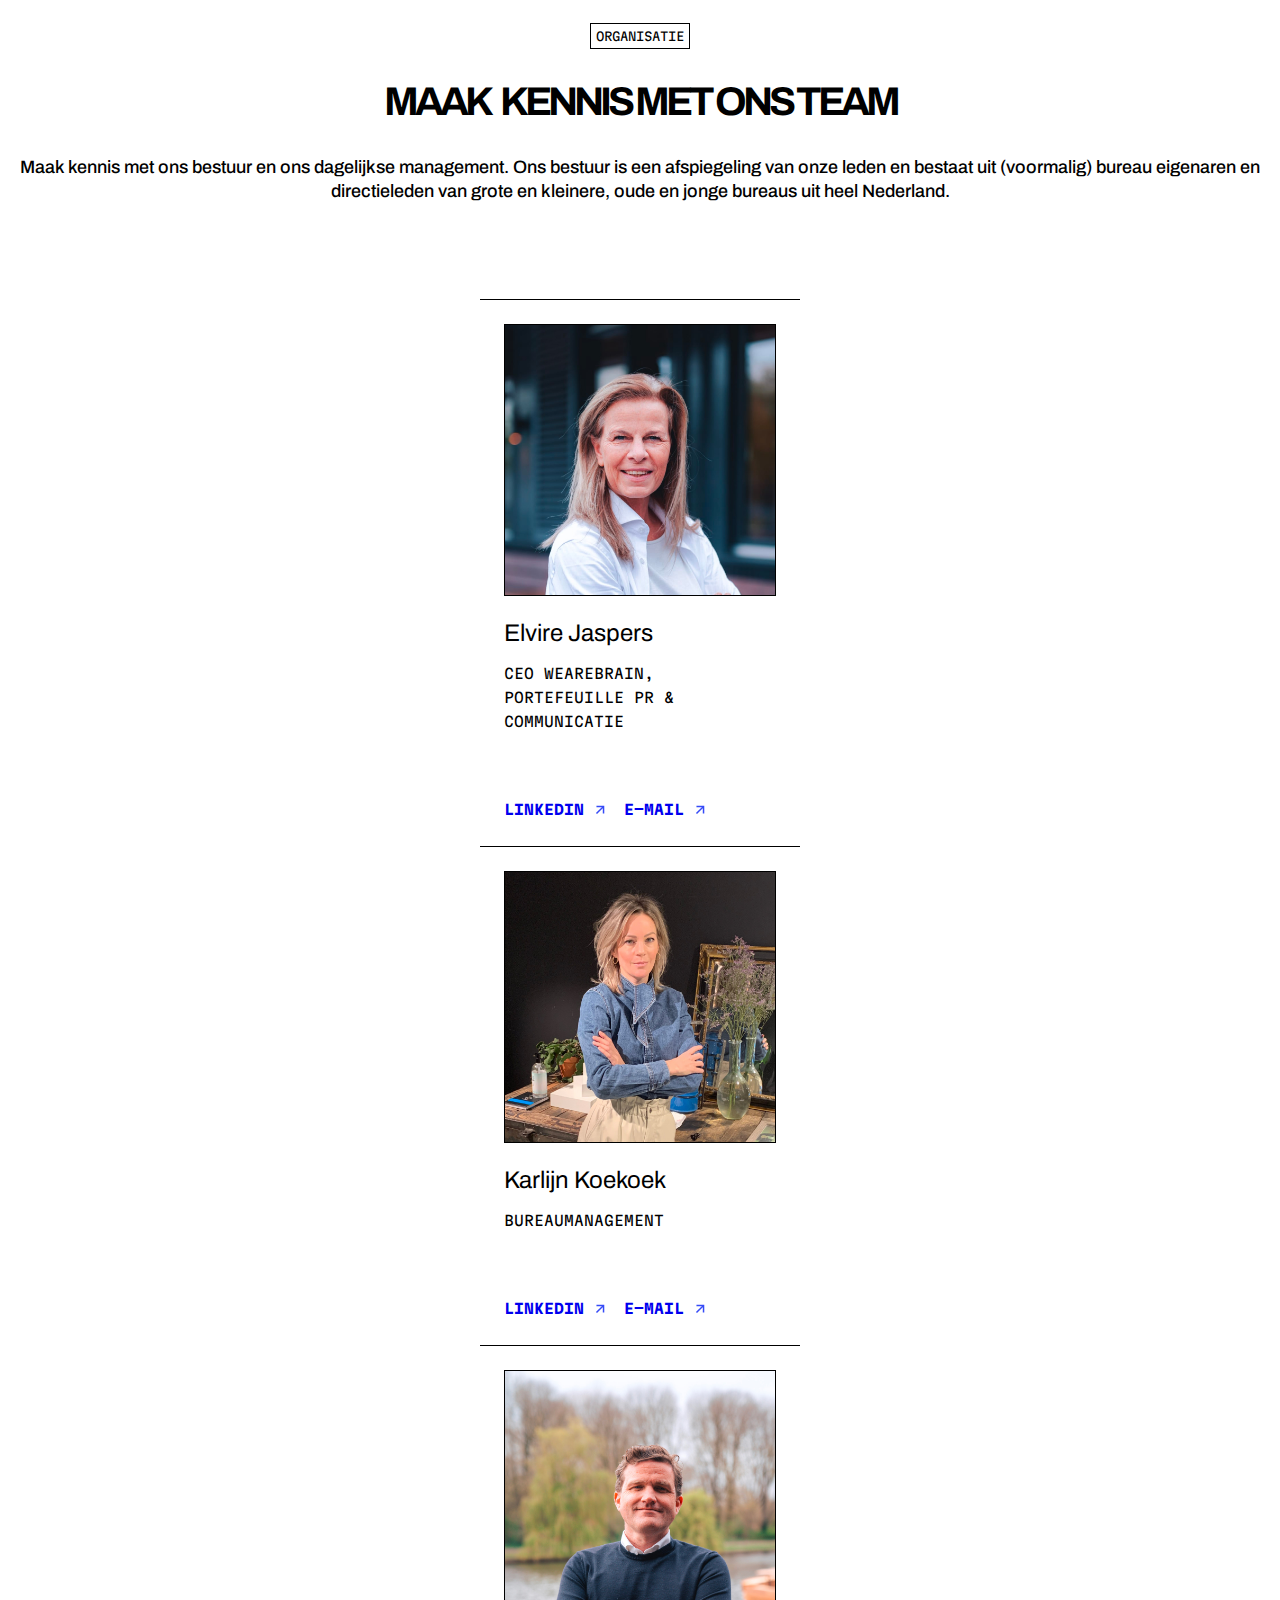
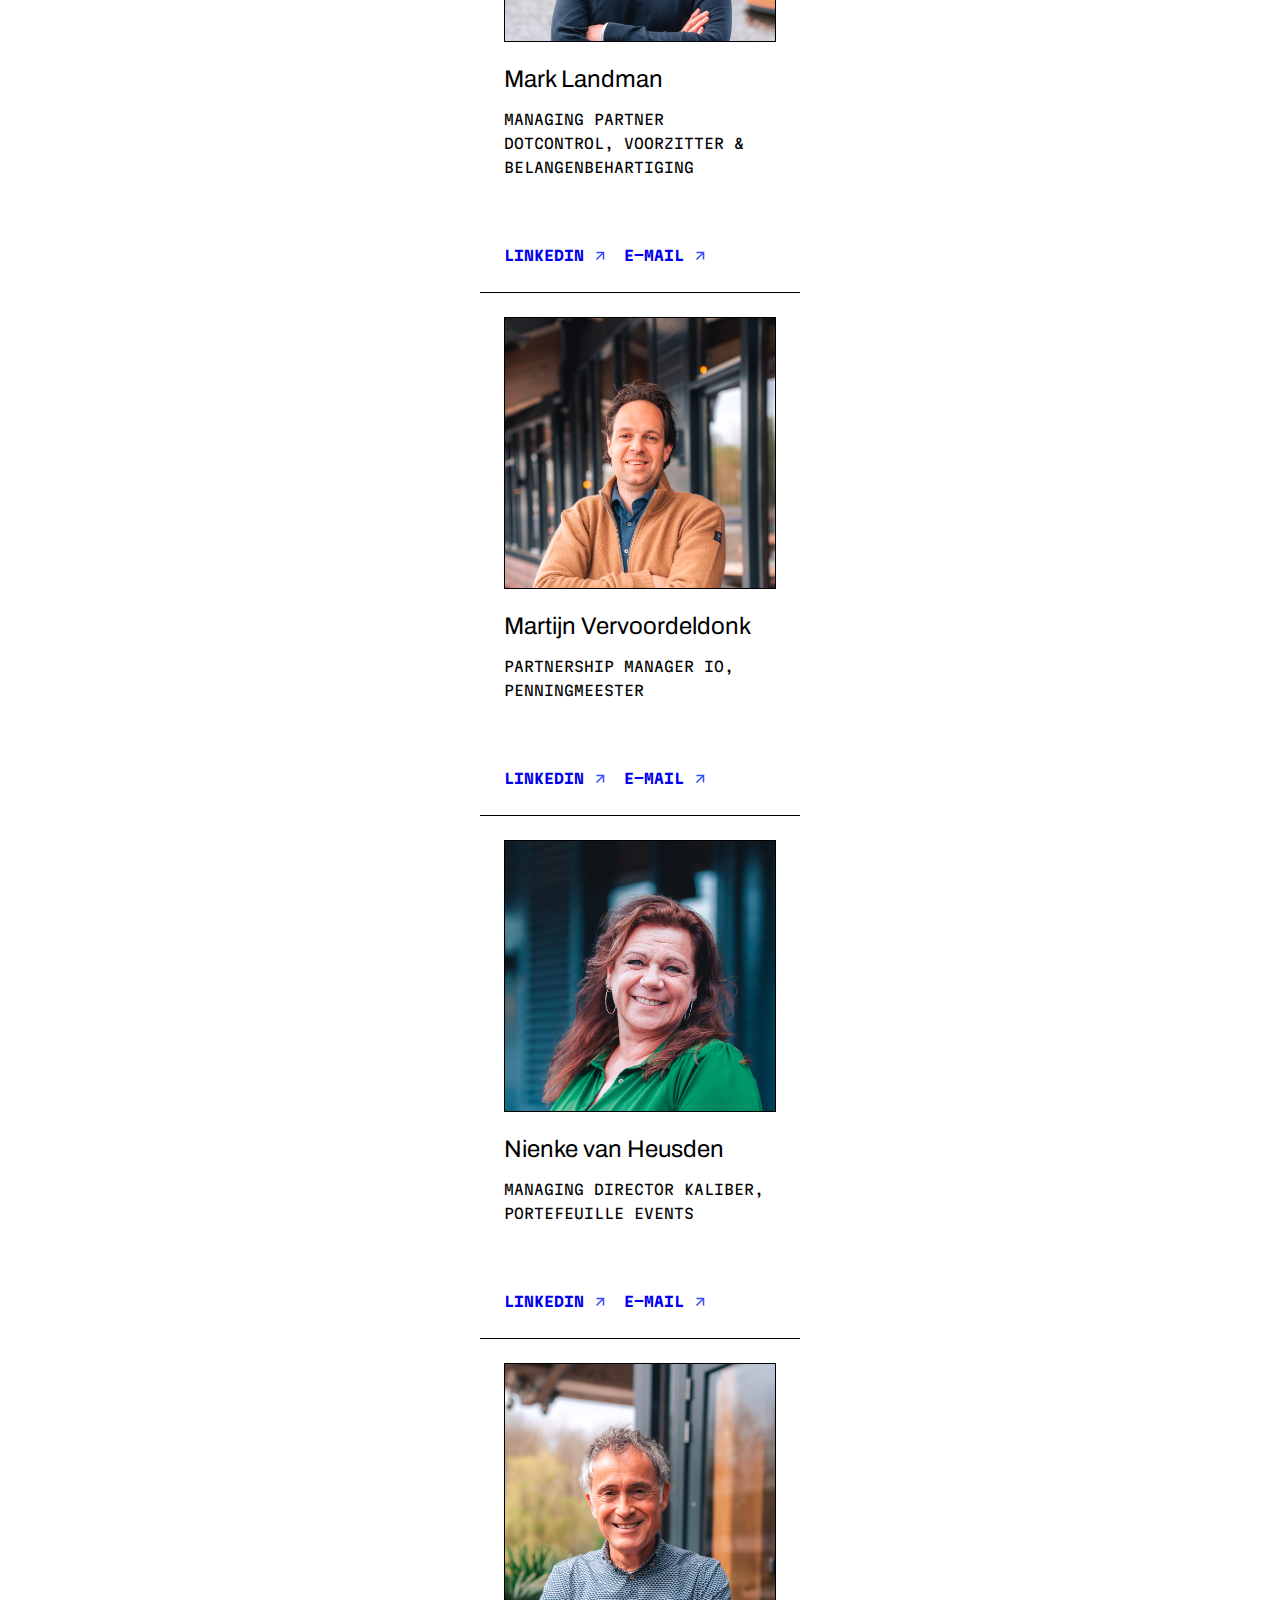
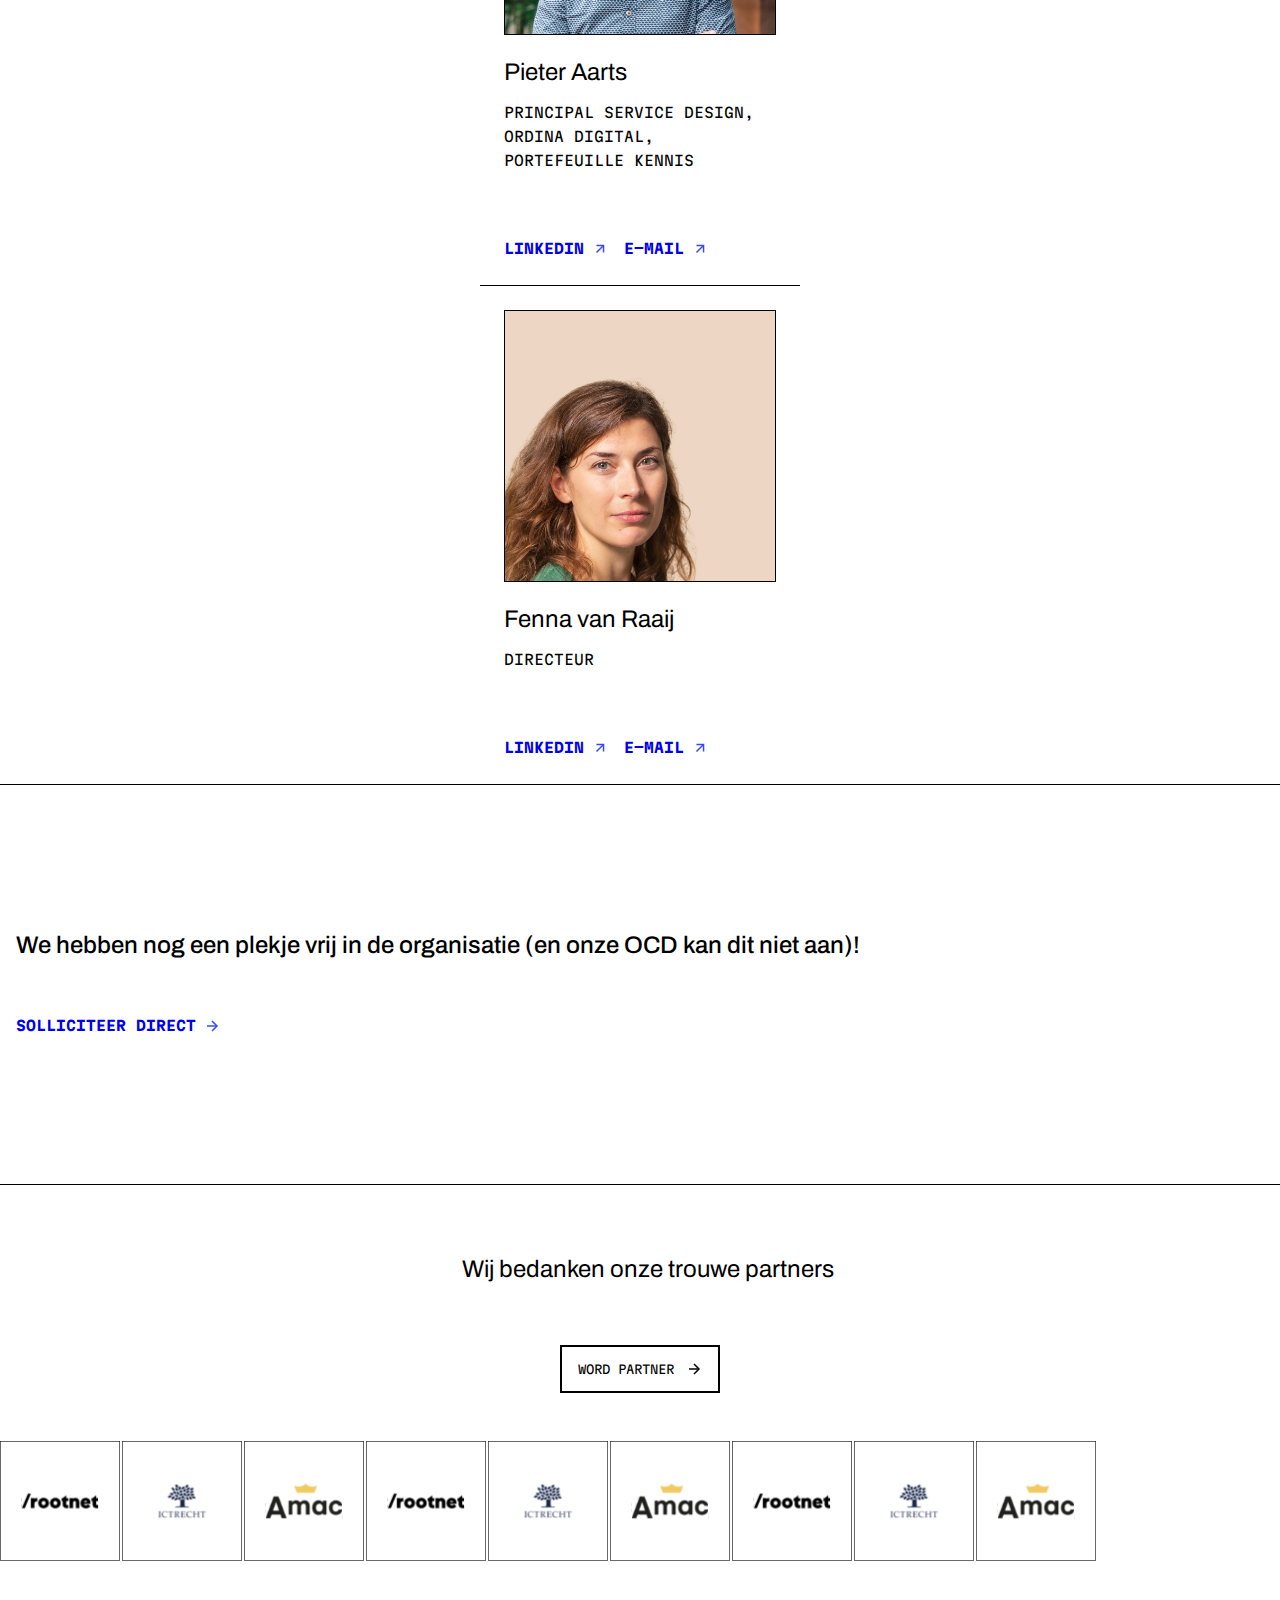
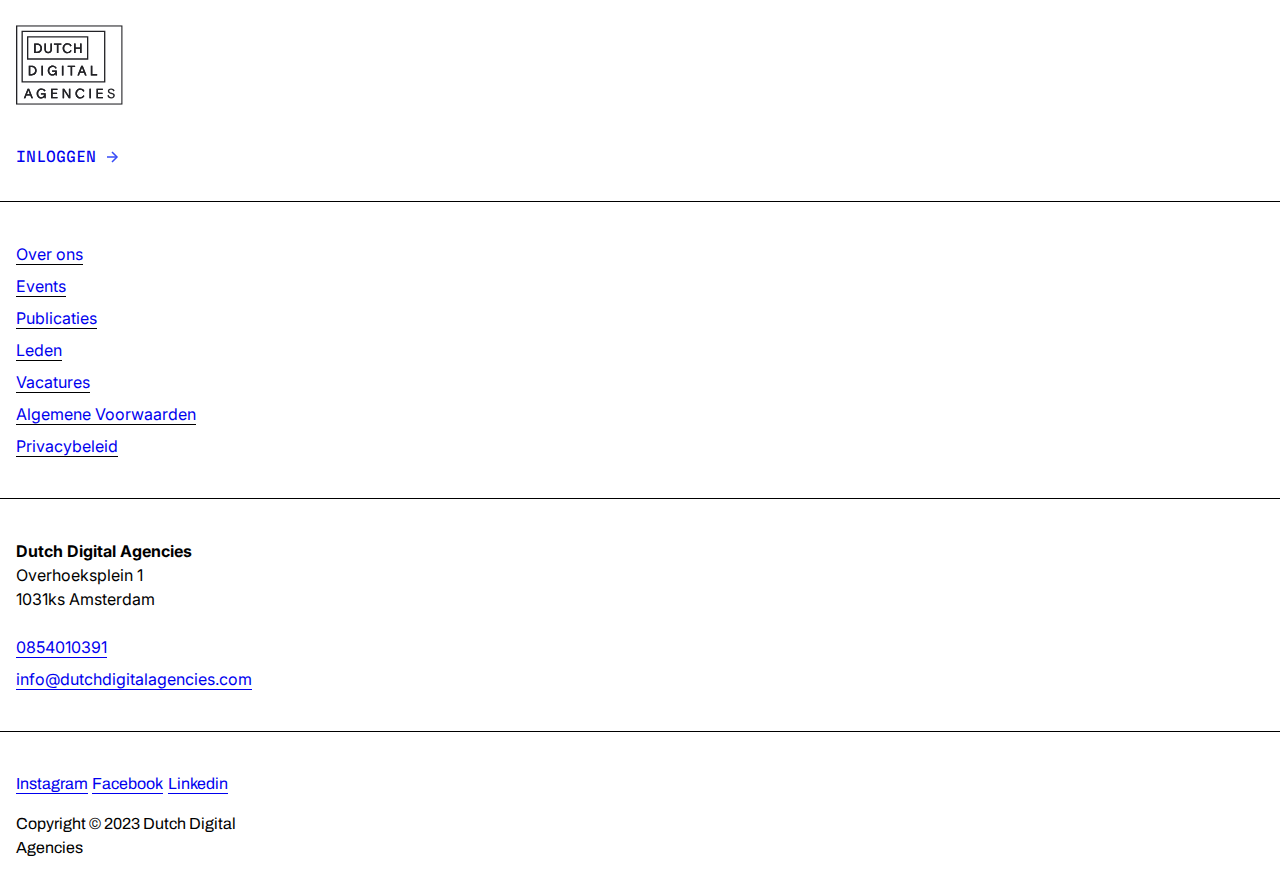
==== commit ff71938e: "fixfix" ====
--- a/dda.html
+++ b/dda.html
@@ -212,7 +212,7 @@
         
         <div class="article-info">
           <h3 class="naam-medewerker">Martijn Vervoordeldonk</h3>
-          <p class="infopersoon">Partnership manager , Penningmeester</p>
+          <p class="infopersoon">Partnership manager IO, Penningmeester</p>
 
           <div class="container-links-personen">
            <a class="links-personen" href="https://www.linkedin.com/in/martijnvervoordeldonk/" target="_blank">Linkedin<img src="content/arrow-right-up.svg" alt="linkedin martijn"></a>
